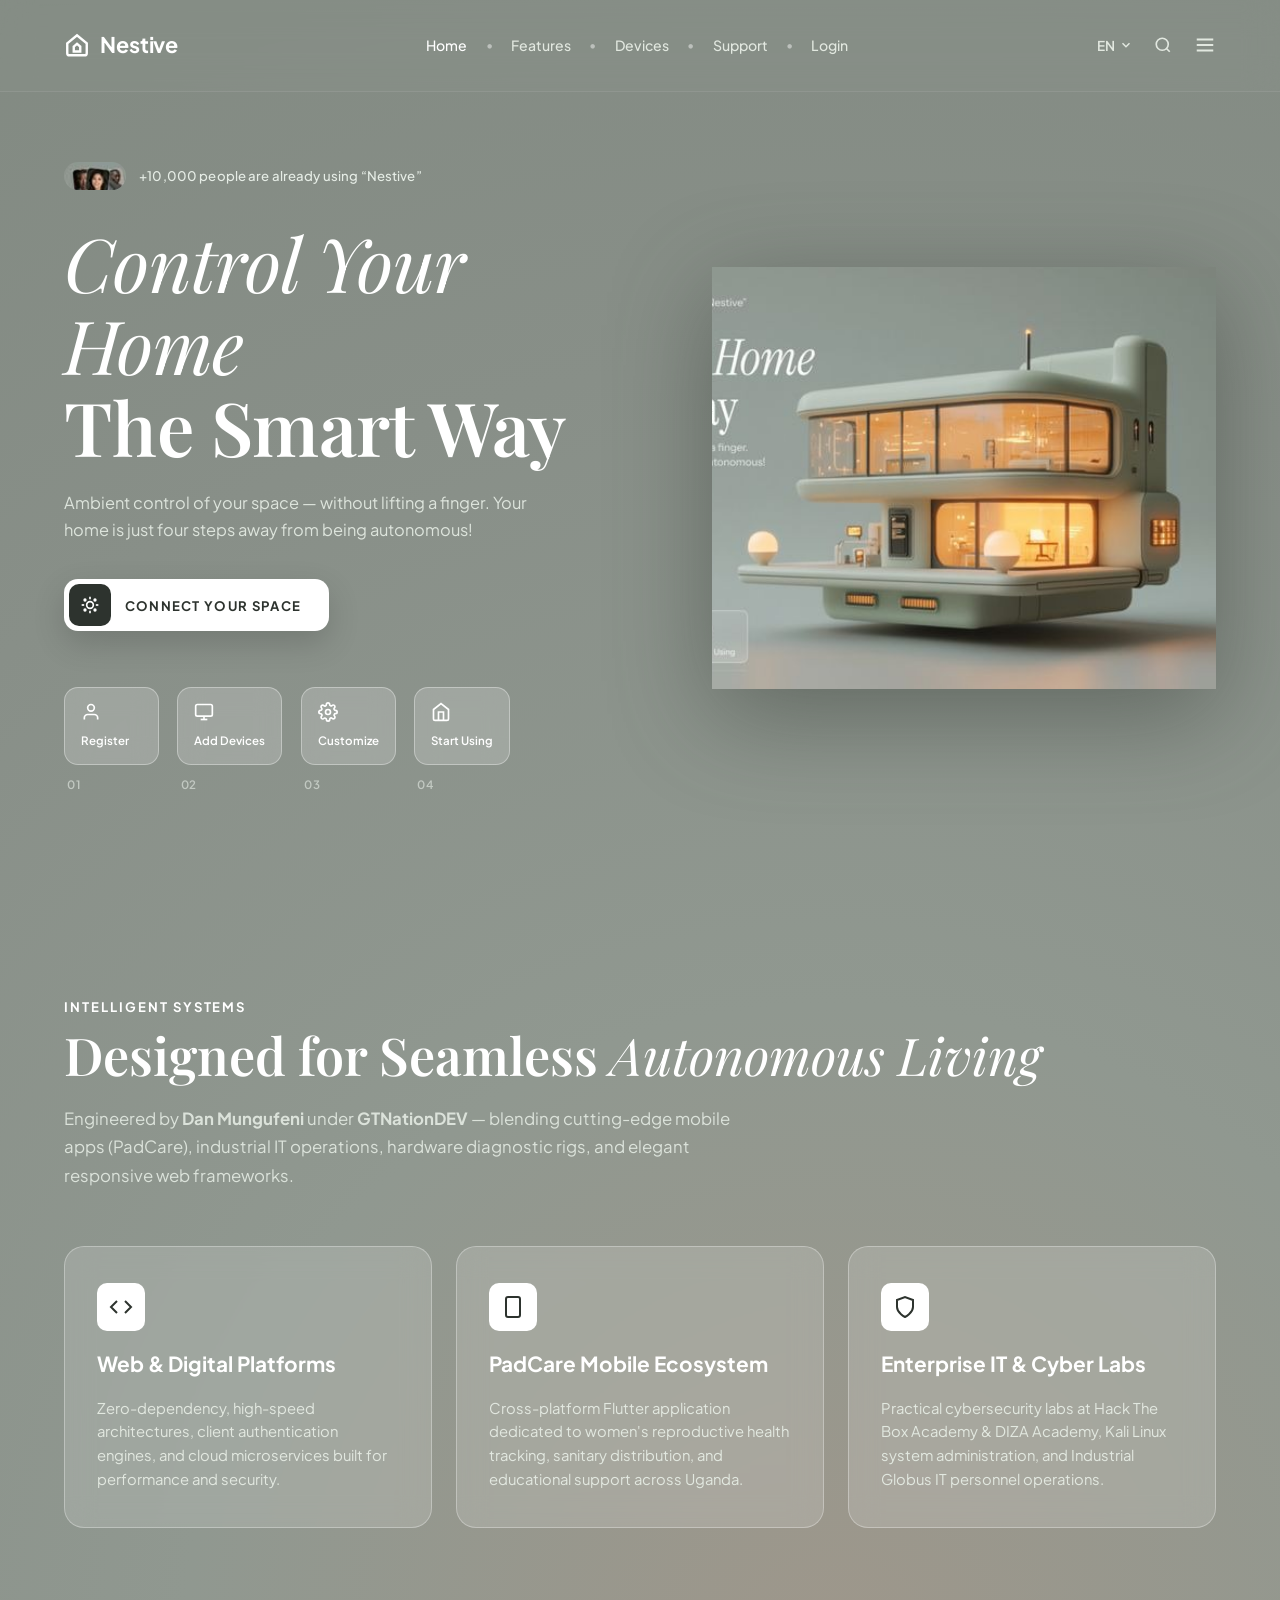
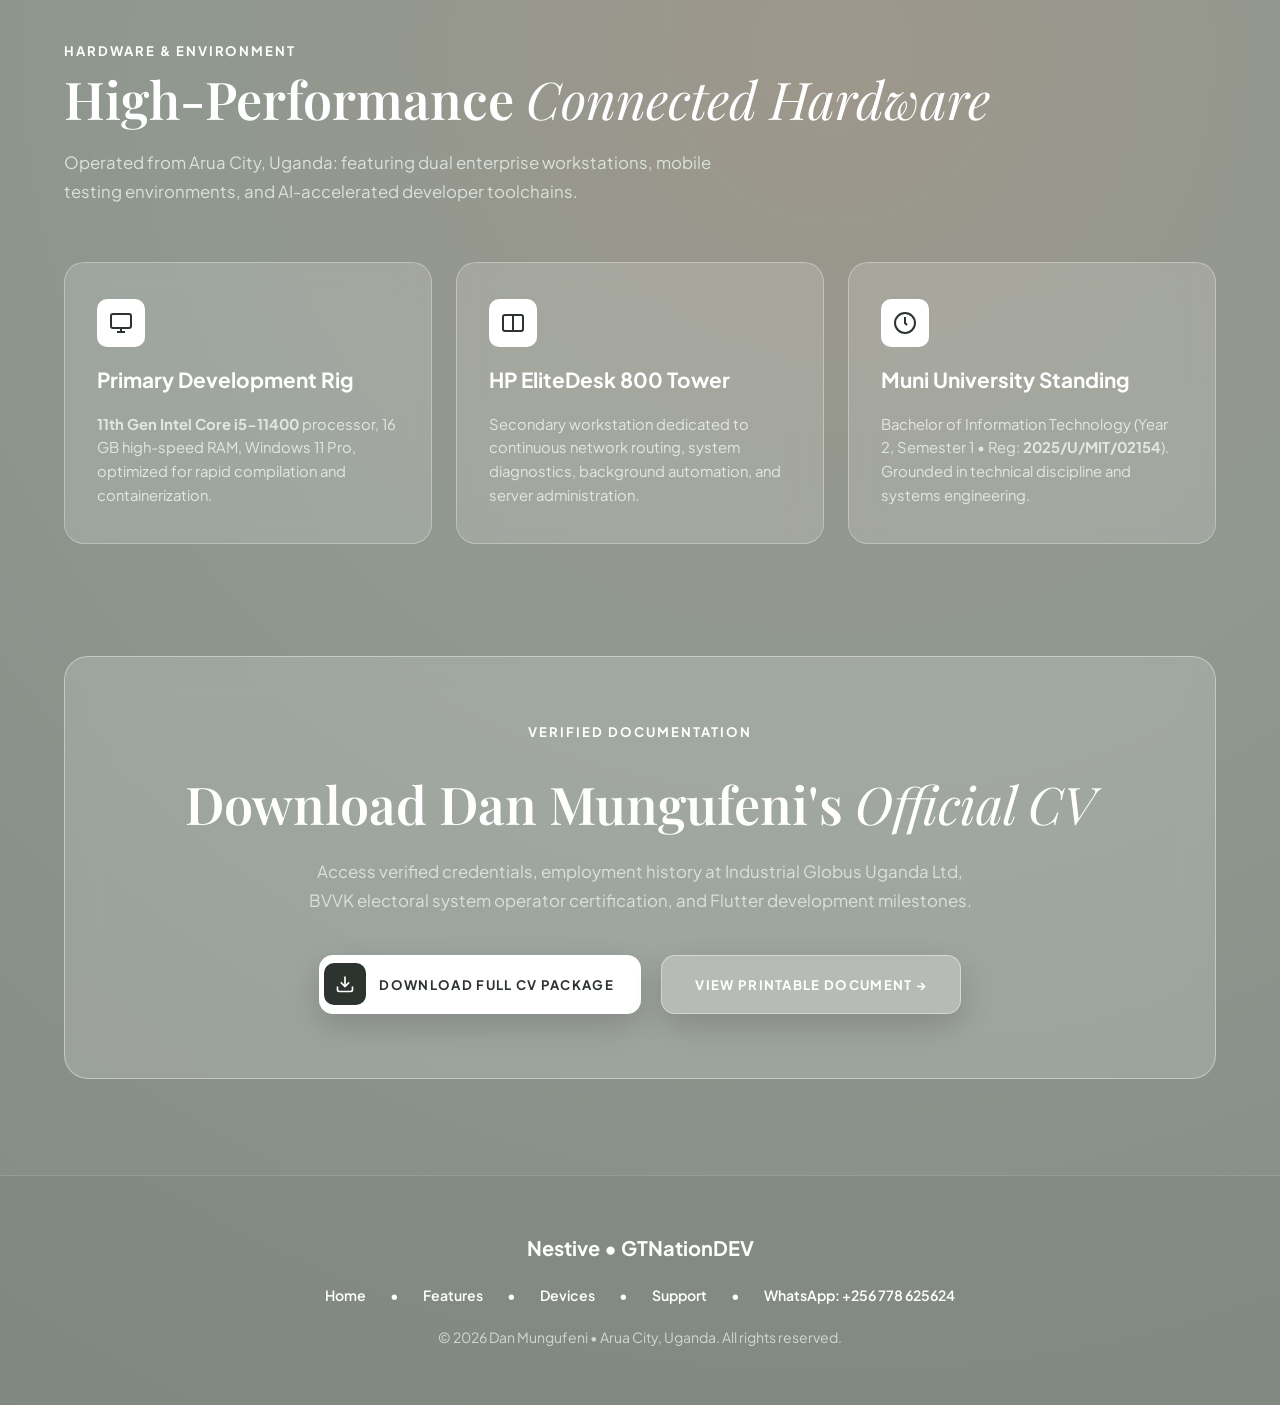
==== index.html @ 2846c796 "feat: match homepage to Nestive aesthetic with editorial serif typography, glassmorphic steps, and 3" ====
<!DOCTYPE html>
<html lang="en">
<head>
  <meta charset="UTF-8">
  <meta name="viewport" content="width=device-width, initial-scale=1.0">
  <title>Nestive | Ambient Control of Your Space &bull; GTNationDEV</title>
  <meta name="description" content="Ambient control of your space - without lifting a finger. Engineered by Dan Mungufeni (GTNationDEV).">
  <link rel="stylesheet" href="assets/css/style.css">
  <link rel="icon" type="image/png" href="assets/images/logo.png">
</head>
<body>

  <!-- ==========================================================================
       TOP NAVIGATION BAR (Matching Mockup with Bullets & Controls)
       ========================================================================== -->
  <header class="nestive-header">
    <div class="nestive-header-inner">
      <!-- Left Logo -->
      <a href="#home" class="nestive-brand">
        <svg class="nestive-brand-icon" viewBox="0 0 24 24" fill="none" stroke="currentColor">
          <path d="M3 10.5L12 3l9 7.5v9a2 2 0 0 1-2 2H5a2 2 0 0 1-2-2v-9z"/>
          <path d="M9 13.5L12 11l3 2.5V18H9v-4.5z"/>
        </svg>
        <span>Nestive</span>
      </a>

      <!-- Center Nav Links with Bullets -->
      <nav class="nestive-nav">
        <a href="#home" class="active">Home</a>
        <span class="nav-bullet">&bull;</span>
        <a href="#features">Features</a>
        <span class="nav-bullet">&bull;</span>
        <a href="#devices">Devices</a>
        <span class="nav-bullet">&bull;</span>
        <a href="#support">Support</a>
        <span class="nav-bullet">&bull;</span>
        <a href="#login" data-open-modal="login">Login</a>
      </nav>

      <!-- Right Controls -->
      <div class="nestive-controls">
        <button class="lang-selector">
          <span>EN</span>
          <svg width="14" height="14" viewBox="0 0 24 24" fill="none" stroke="currentColor" stroke-width="2.5"><polyline points="6 9 12 15 18 9"></polyline></svg>
        </button>

        <button class="icon-btn" title="Search">
          <svg width="18" height="18" viewBox="0 0 24 24" fill="none" stroke="currentColor" stroke-width="2.2">
            <circle cx="11" cy="11" r="8"></circle>
            <line x1="21" y1="21" x2="16.65" y2="16.65"></line>
          </svg>
        </button>

        <button class="icon-btn" title="Menu" data-open-modal="login">
          <svg width="22" height="22" viewBox="0 0 24 24" fill="none" stroke="currentColor" stroke-width="2.2">
            <line x1="3" y1="6" x2="21" y2="6"></line>
            <line x1="3" y1="12" x2="21" y2="12"></line>
            <line x1="3" y1="18" x2="21" y2="18"></line>
          </svg>
        </button>

        <!-- Dynamic User Pill when Logged In -->
        <div id="headerUserBadge" class="user-profile-badge">
          <img src="assets/images/dan-mungufeni.jpg" alt="User Avatar" class="user-avatar-mini">
          <span id="headerUserName" class="user-name-mini">Dan Mungufeni</span>
          <button id="btnLogout" class="btn-logout-mini" title="Sign Out">
            <svg width="15" height="15" viewBox="0 0 24 24" fill="none" stroke="currentColor" stroke-width="2"><path d="M9 21H5a2 2 0 0 1-2-2V5a2 2 0 0 1 2-2h4"></path><polyline points="16 17 21 12 16 7"></polyline><line x1="21" y1="12" x2="9" y2="12"></line></svg>
          </button>
        </div>
      </div>
    </div>
  </header>

  <!-- ==========================================================================
       HERO SECTION (Pixel-Matched to Nestive Mockup)
       ========================================================================== -->
  <section class="nestive-hero" id="home">
    <div class="nestive-hero-grid">
      <!-- Left Column: Typography, Social Proof & Actions -->
      <div class="nestive-left-col">
        <!-- Avatar Stack Pill -->
        <div class="social-proof-pill">
          <img src="assets/images/avatar-cluster.png" alt="Users Community" class="avatar-cluster-img">
          <span class="social-proof-text">+10,000 people are already using &ldquo;Nestive&rdquo;</span>
        </div>

        <!-- Editorial Serif Title -->
        <h1 class="hero-editorial-title">
          <span class="italic-part">Control Your Home</span>
          <span class="roman-part">The Smart Way</span>
        </h1>

        <!-- Subtitle -->
        <p class="hero-editorial-desc">
          Ambient control of your space &mdash; without lifting a finger. Your home is just four steps away from being autonomous!
        </p>

        <!-- Split CTA Button -->
        <button class="split-cta-button" data-open-modal="register">
          <div class="split-cta-icon-box">
            <svg width="20" height="20" viewBox="0 0 24 24" fill="none" stroke="currentColor" stroke-width="2">
              <circle cx="12" cy="12" r="4"></circle>
              <line x1="12" y1="2" x2="12" y2="5"></line>
              <line x1="12" y1="19" x2="12" y2="22"></line>
              <line x1="2" y1="12" x2="5" y2="12"></line>
              <line x1="19" y1="12" x2="22" y2="12"></line>
              <circle cx="6" cy="6" r="1" fill="currentColor"></circle>
              <circle cx="18" cy="6" r="1" fill="currentColor"></circle>
              <circle cx="6" cy="18" r="1" fill="currentColor"></circle>
              <circle cx="18" cy="18" r="1" fill="currentColor"></circle>
            </svg>
          </div>
          <span class="split-cta-label">Connect Your Space</span>
        </button>

        <!-- Four Interactive Glass Steps -->
        <div class="four-steps-row">
          <!-- Step 01: Register -->
          <div class="step-card-item" data-open-modal="register">
            <div class="step-glass-box">
              <svg class="step-icon-stroke" viewBox="0 0 24 24" fill="none" stroke="currentColor" stroke-width="2">
                <path d="M20 21v-2a4 4 0 0 0-4-4H8a4 4 0 0 0-4 4v2"></path>
                <circle cx="12" cy="7" r="4"></circle>
              </svg>
              <span class="step-name-text">Register</span>
            </div>
            <span class="step-number-tag">01</span>
          </div>

          <!-- Step 02: Add Devices -->
          <div class="step-card-item" onclick="location.href='#devices'">
            <div class="step-glass-box">
              <svg class="step-icon-stroke" viewBox="0 0 24 24" fill="none" stroke="currentColor" stroke-width="2">
                <rect x="2" y="3" width="20" height="14" rx="2" ry="2"></rect>
                <line x1="8" y1="21" x2="16" y2="21"></line>
                <line x1="12" y1="17" x2="12" y2="21"></line>
              </svg>
              <span class="step-name-text">Add Devices</span>
            </div>
            <span class="step-number-tag">02</span>
          </div>

          <!-- Step 03: Customize -->
          <div class="step-card-item" onclick="location.href='#features'">
            <div class="step-glass-box">
              <svg class="step-icon-stroke" viewBox="0 0 24 24" fill="none" stroke="currentColor" stroke-width="2">
                <circle cx="12" cy="12" r="3"></circle>
                <path d="M19.4 15a1.65 1.65 0 0 0 .33 1.82l.06.06a2 2 0 0 1 0 2.83 2 2 0 0 1-2.83 0l-.06-.06a1.65 1.65 0 0 0-1.82-.33 1.65 1.65 0 0 0-1 1.51V21a2 2 0 0 1-2 2 2 2 0 0 1-2-2v-.09A1.65 1.65 0 0 0 9 19.4a1.65 1.65 0 0 0-1.82.33l-.06.06a2 2 0 0 1-2.83 0 2 2 0 0 1 0-2.83l.06-.06a1.65 1.65 0 0 0 .33-1.82 1.65 1.65 0 0 0-1.51-1H3a2 2 0 0 1-2-2 2 2 0 0 1 2-2h.09A1.65 1.65 0 0 0 4.6 9a1.65 1.65 0 0 0-.33-1.82l-.06-.06a2 2 0 0 1 0-2.83 2 2 0 0 1 2.83 0l.06.06a1.65 1.65 0 0 0 1.82.33H9a1.65 1.65 0 0 0 1-1.51V3a2 2 0 0 1 2-2 2 2 0 0 1 2 2v.09a1.65 1.65 0 0 0 1 1.51 1.65 1.65 0 0 0 1.82-.33l.06-.06a2 2 0 0 1 2.83 0 2 2 0 0 1 0 2.83l-.06.06a1.65 1.65 0 0 0-.33 1.82V9a1.65 1.65 0 0 0 1.51 1H21a2 2 0 0 1 2 2 2 2 0 0 1-2 2h-.09a1.65 1.65 0 0 0-1.51 1z"></path>
              </svg>
              <span class="step-name-text">Customize</span>
            </div>
            <span class="step-number-tag">03</span>
          </div>

          <!-- Step 04: Start Using -->
          <div class="step-card-item" data-open-modal="download">
            <div class="step-glass-box">
              <svg class="step-icon-stroke" viewBox="0 0 24 24" fill="none" stroke="currentColor" stroke-width="2">
                <path d="M3 9l9-7 9 7v11a2 2 0 0 1-2 2H5a2 2 0 0 1-2-2z"></path>
                <polyline points="9 22 9 12 15 12 15 22"></polyline>
              </svg>
              <span class="step-name-text">Start Using</span>
            </div>
            <span class="step-number-tag">04</span>
          </div>
        </div>
      </div>

      <!-- Right Column: 3D Smart Architectural Pavilion -->
      <div class="nestive-right-col">
        <img src="assets/images/pavilion-full.png" alt="Nestive 3D Smart Pavilion" class="pavilion-showcase-img">
      </div>
    </div>
  </section>

  <!-- ==========================================================================
       FEATURES & CORE ARCHITECTURE SECTION
       ========================================================================== -->
  <section class="nestive-section" id="features">
    <div class="section-tag-subtle">Intelligent Systems</div>
    <h2 class="section-editorial-h2">Designed for Seamless <em>Autonomous Living</em></h2>
    <p class="section-lead-paragraph">
      Engineered by <strong>Dan Mungufeni</strong> under <strong>GTNationDEV</strong> &mdash; blending cutting-edge mobile apps (PadCare), industrial IT operations, hardware diagnostic rigs, and elegant responsive web frameworks.
    </p>

    <div class="nestive-card-grid">
      <!-- Feature 1 -->
      <div class="nestive-glass-card">
        <div class="nestive-card-icon">
          <svg width="24" height="24" viewBox="0 0 24 24" fill="none" stroke="currentColor" stroke-width="2"><polyline points="16 18 22 12 16 6"></polyline><polyline points="8 6 2 12 8 18"></polyline></svg>
        </div>
        <h3>Web & Digital Platforms</h3>
        <p>Zero-dependency, high-speed architectures, client authentication engines, and cloud microservices built for performance and security.</p>
      </div>

      <!-- Feature 2 -->
      <div class="nestive-glass-card">
        <div class="nestive-card-icon">
          <svg width="24" height="24" viewBox="0 0 24 24" fill="none" stroke="currentColor" stroke-width="2"><rect x="5" y="2" width="14" height="20" rx="2" ry="2"></rect><line x1="12" y1="18" x2="12.01" y2="18"></line></svg>
        </div>
        <h3>PadCare Mobile Ecosystem</h3>
        <p>Cross-platform Flutter application dedicated to women's reproductive health tracking, sanitary distribution, and educational support across Uganda.</p>
      </div>

      <!-- Feature 3 -->
      <div class="nestive-glass-card">
        <div class="nestive-card-icon">
          <svg width="24" height="24" viewBox="0 0 24 24" fill="none" stroke="currentColor" stroke-width="2"><path d="M12 22s8-4 8-10V5l-8-3-8 3v7c0 6 8 10 8 10z"></path></svg>
        </div>
        <h3>Enterprise IT & Cyber Labs</h3>
        <p>Practical cybersecurity labs at Hack The Box Academy & DIZA Academy, Kali Linux system administration, and Industrial Globus IT personnel operations.</p>
      </div>
    </div>
  </section>

  <!-- ==========================================================================
       DEVICES & HARDWARE WORKSTATION SECTION
       ========================================================================== -->
  <section class="nestive-section" id="devices" style="padding-top: 1rem;">
    <div class="section-tag-subtle">Hardware & Environment</div>
    <h2 class="section-editorial-h2">High-Performance <em>Connected Hardware</em></h2>
    <p class="section-lead-paragraph">
      Operated from Arua City, Uganda: featuring dual enterprise workstations, mobile testing environments, and AI-accelerated developer toolchains.
    </p>

    <div class="nestive-card-grid">
      <div class="nestive-glass-card">
        <div class="nestive-card-icon">
          <svg width="24" height="24" viewBox="0 0 24 24" fill="none" stroke="currentColor" stroke-width="2"><rect x="2" y="3" width="20" height="14" rx="2" ry="2"></rect><line x1="8" y1="21" x2="16" y2="21"></line><line x1="12" y1="17" x2="12" y2="21"></line></svg>
        </div>
        <h3>Primary Development Rig</h3>
        <p><strong>11th Gen Intel Core i5-11400</strong> processor, 16 GB high-speed RAM, Windows 11 Pro, optimized for rapid compilation and containerization.</p>
      </div>

      <div class="nestive-glass-card">
        <div class="nestive-card-icon">
          <svg width="24" height="24" viewBox="0 0 24 24" fill="none" stroke="currentColor" stroke-width="2"><path d="M4 4h16c1.1 0 2 .9 2 2v12c0 1.1-.9 2-2 2H4c-1.1 0-2-.9-2-2V6c0-1.1.9-2 2-2z"></path><line x1="12" y1="4" x2="12" y2="20"></line></svg>
        </div>
        <h3>HP EliteDesk 800 Tower</h3>
        <p>Secondary workstation dedicated to continuous network routing, system diagnostics, background automation, and server administration.</p>
      </div>

      <div class="nestive-glass-card">
        <div class="nestive-card-icon">
          <svg width="24" height="24" viewBox="0 0 24 24" fill="none" stroke="currentColor" stroke-width="2"><circle cx="12" cy="12" r="10"></circle><polyline points="12 6 12 12 14 14"></polyline></svg>
        </div>
        <h3>Muni University Standing</h3>
        <p>Bachelor of Information Technology (Year 2, Semester 1 &bull; Reg: <strong>2025/U/MIT/02154</strong>). Grounded in technical discipline and systems engineering.</p>
      </div>
    </div>
  </section>

  <!-- ==========================================================================
       SUPPORT & CV DOWNLOAD CALLOUT
       ========================================================================== -->
  <section class="nestive-section" id="support" style="padding-top: 1rem;">
    <div style="background: rgba(255, 255, 255, 0.16); backdrop-filter: blur(16px); border: 1px solid rgba(255, 255, 255, 0.4); border-radius: 24px; padding: 4rem 3rem; text-align: center; display: flex; flex-direction: column; align-items: center; gap: 1.5rem;">
      <div class="section-tag-subtle">Verified Documentation</div>
      <h2 class="section-editorial-h2" style="margin-bottom: 0;">Download Dan Mungufeni's <em>Official CV</em></h2>
      <p class="section-lead-paragraph" style="text-align: center; margin: 0 auto;">
        Access verified credentials, employment history at Industrial Globus Uganda Ltd, BVVK electoral system operator certification, and Flutter development milestones.
      </p>

      <div style="display: flex; gap: 1.25rem; flex-wrap: wrap; justify-content: center; margin-top: 1rem;">
        <button class="split-cta-button" style="margin-bottom: 0;" data-open-modal="download">
          <div class="split-cta-icon-box">
            <svg width="20" height="20" viewBox="0 0 24 24" fill="none" stroke="currentColor" stroke-width="2"><path d="M21 15v4a2 2 0 0 1-2 2H5a2 2 0 0 1-2-2v-4"></path><polyline points="7 10 12 15 17 10"></polyline><line x1="12" y1="15" x2="12" y2="3"></line></svg>
          </div>
          <span class="split-cta-label">Download Full CV Package</span>
        </button>

        <a href="assets/docs/Dan_Mungufeni_CV.html" target="_blank" class="split-cta-button" style="margin-bottom: 0; background: rgba(255,255,255,0.25); border: 1px solid rgba(255,255,255,0.4);">
          <span class="split-cta-label" style="color: #ffffff; padding: 0.8rem 1.75rem;">View Printable Document &rarr;</span>
        </a>
      </div>
    </div>
  </section>

  <!-- ==========================================================================
       FOOTER
       ========================================================================== -->
  <footer class="nestive-footer">
    <div class="nestive-footer-inner">
      <div style="font-size: 1.25rem; font-weight: 700; color: #ffffff;">Nestive &bull; GTNationDEV</div>
      <div class="footer-nav-bullets">
        <a href="#home">Home</a>
        <span>&bull;</span>
        <a href="#features">Features</a>
        <span>&bull;</span>
        <a href="#devices">Devices</a>
        <span>&bull;</span>
        <a href="#support">Support</a>
        <span>&bull;</span>
        <a href="https://wa.me/256778625624" target="_blank">WhatsApp: +256 778 625624</a>
      </div>
      <div>&copy; 2026 Dan Mungufeni &bull; Arua City, Uganda. All rights reserved.</div>
    </div>
  </footer>

  <!-- ==========================================================================
       AUTHENTICATION & DOWNLOAD MODAL
       ========================================================================== -->
  <div id="authModal" class="modal-overlay">
    <div class="auth-card">
      <!-- Left Hero Showcase Panel -->
      <div class="auth-hero-panel">
        <img id="authHeroImg" class="auth-hero-img" src="assets/images/hero-login.png" alt="GTNationDEV Dan Mungufeni">
      </div>

      <!-- Right Form Panel -->
      <div class="auth-form-panel">
        <button id="modalCloseBtn" class="modal-close-btn" title="Close dialog">
          <svg width="20" height="20" viewBox="0 0 24 24" fill="none" stroke="currentColor" stroke-width="2.5">
            <line x1="18" y1="6" x2="6" y2="18"></line>
            <line x1="6" y1="6" x2="18" y2="18"></line>
          </svg>
        </button>

        <!-- VIEW 1: LOGIN -->
        <div id="loginView" class="auth-view-content active">
          <div class="auth-top-switch">
            <span>Don't have an account?</span>
            <a href="#register" data-switch-mode="register">
              Create one
              <svg width="15" height="15" viewBox="0 0 24 24" fill="none" stroke="currentColor" stroke-width="2.5"><line x1="5" y1="12" x2="19" y2="12"></line><polyline points="12 5 19 12 12 19"></polyline></svg>
            </a>
          </div>

          <div class="auth-header">
            <h2 class="auth-title">Login</h2>
            <p class="auth-subtitle">Access your account to control and monitor your smart space.</p>
          </div>

          <form id="loginForm" class="auth-form" novalidate>
            <div class="form-group">
              <div class="input-container">
                <span class="input-icon-left">
                  <svg width="18" height="18" viewBox="0 0 24 24" fill="none" stroke="currentColor" stroke-width="2"><path d="M4 4h16c1.1 0 2 .9 2 2v12c0 1.1-.9 2-2 2H4c-1.1 0-2-.9-2-2V6c0-1.1.9-2 2-2z"></path><polyline points="22,6 12,13 2,6"></polyline></svg>
                </span>
                <div class="input-inner">
                  <input type="text" id="loginIdentifier" class="form-input" placeholder="Email or Phone Number" required>
                </div>
              </div>
            </div>

            <div class="form-group">
              <div class="input-container">
                <span class="input-icon-left">
                  <svg width="18" height="18" viewBox="0 0 24 24" fill="none" stroke="currentColor" stroke-width="2"><rect x="3" y="11" width="18" height="11" rx="2" ry="2"></rect><path d="M7 11V7a5 5 0 0 1 10 0v4"></path></svg>
                </span>
                <div class="input-inner">
                  <input type="password" id="loginPassword" class="form-input" placeholder="Password" required>
                </div>
                <button type="button" class="input-action-btn btn-toggle-password" data-target="loginPassword" title="Toggle password visibility">
                  <svg width="18" height="18" viewBox="0 0 24 24" fill="none" stroke="currentColor" stroke-width="2"><path d="M1 12s4-8 11-8 11 8 11 8-4 8-11 8-11-8-11-8z"></path><circle cx="12" cy="12" r="3"></circle></svg>
                </button>
              </div>
            </div>

            <div class="form-options-row">
              <label class="custom-checkbox-label">
                <input type="checkbox" id="rememberMe" class="custom-checkbox" checked>
                <span>Remember me</span>
              </label>
              <a href="#" class="forgot-password-link" onclick="alert('Password reset link sent.'); return false;">Forgot password?</a>
            </div>

            <button type="submit" class="btn-auth-submit">
              <svg width="18" height="18" viewBox="0 0 24 24" fill="none" stroke="currentColor" stroke-width="2.5"><line x1="5" y1="12" x2="19" y2="12"></line><polyline points="12 5 19 12 12 19"></polyline></svg>
              <span>Login</span>
            </button>

            <div class="auth-separator">or continue with</div>

            <div class="social-buttons-grid">
              <button type="button" class="btn-social">
                <svg width="18" height="18" viewBox="0 0 24 24"><path fill="#4285F4" d="M23.745 12.27c0-.7-.06-1.4-.19-2.07H12v4.51h6.6c-.29 1.52-1.14 2.8-2.4 3.65v3.03h3.88c2.27-2.09 3.66-5.17 3.66-9.12z"/><path fill="#34A853" d="M12 24c3.24 0 5.95-1.08 7.93-2.91l-3.88-3.03c-1.08.72-2.45 1.16-4.05 1.16-3.12 0-5.77-2.1-6.72-4.93H1.27v3.13C3.25 21.31 7.31 24 12 24z"/><path fill="#FBBC05" d="M5.28 14.29c-.25-.72-.38-1.49-.38-2.29s.13-1.57.38-2.29V6.57H1.27C.46 8.19 0 10.03 0 12s.46 3.81 1.27 5.43l4.01-3.14z"/><path fill="#EA4335" d="M12 4.75c1.77 0 3.35.61 4.6 1.8l3.42-3.42C17.95 1.19 15.24 0 12 0 7.31 0 3.25 2.69 1.27 6.57l4.01 3.14c.95-2.83 3.6-4.96 6.72-4.96z"/></svg>
                <span>Google</span>
              </button>
              <button type="button" class="btn-social">
                <svg width="18" height="18" viewBox="0 0 24 24" fill="currentColor"><path fill-rule="evenodd" clip-rule="evenodd" d="M12 2C6.477 2 2 6.484 2 12.017c0 4.425 2.865 8.18 6.839 9.504.5.092.682-.217.682-.483 0-.237-.008-.868-.013-1.703-2.782.605-3.369-1.343-3.369-1.343-.454-1.158-1.11-1.466-1.11-1.466-.908-.62.069-.608.069-.608 1.003.07 1.53 1.032 1.53 1.032.892 1.53 2.341 1.088 2.91.832.092-.647.35-1.088.636-1.338-2.22-.253-4.555-1.113-4.555-4.951 0-1.093.39-1.988 1.029-2.688-.103-.253-.446-1.272.098-2.65 0 0 .84-.27 2.75 1.026A9.564 9.564 0 0112 6.844c.85.004 1.705.115 2.504.337 1.909-1.296 2.747-1.027 2.747-1.027.546 1.379.202 2.398.1 2.651.64.7 1.028 1.595 1.028 2.688 0 3.848-2.339 4.695-4.566 4.943.359.309.678.92.678 1.855 0 1.338-.012 2.419-.012 2.747 0 .268.18.58.688.482A10.019 10.019 0 0022 12.017C22 6.484 17.522 2 12 2z"/></svg>
                <span>GitHub</span>
              </button>
            </div>
          </form>
        </div>

        <!-- VIEW 2: REGISTER -->
        <div id="registerView" class="auth-view-content">
          <div class="auth-top-switch">
            <span>Already have an account?</span>
            <a href="#login" data-switch-mode="login">
              Login
              <svg width="15" height="15" viewBox="0 0 24 24" fill="none" stroke="currentColor" stroke-width="2.5"><line x1="5" y1="12" x2="19" y2="12"></line><polyline points="12 5 19 12 12 19"></polyline></svg>
            </a>
          </div>

          <div class="auth-header">
            <h2 class="auth-title">Register</h2>
            <p class="auth-subtitle">Fill in your details to create your account and get started.</p>
          </div>

          <form id="registerForm" class="auth-form" novalidate>
            <div class="form-row">
              <div class="form-group">
                <div class="input-container">
                  <span class="input-icon-left">
                    <svg width="18" height="18" viewBox="0 0 24 24" fill="none" stroke="currentColor" stroke-width="2"><path d="M20 21v-2a4 4 0 0 0-4-4H8a4 4 0 0 0-4 4v2"></path><circle cx="12" cy="7" r="4"></circle></svg>
                  </span>
                  <div class="input-inner">
                    <span class="input-label-mini">Full Name</span>
                    <input type="text" id="regFullName" class="form-input" placeholder="Dan Mungufeni" required>
                  </div>
                </div>
              </div>

              <div class="form-group">
                <div class="input-container">
                  <span class="input-icon-left">
                    <svg width="18" height="18" viewBox="0 0 24 24" fill="none" stroke="currentColor" stroke-width="2"><path d="M4 4h16c1.1 0 2 .9 2 2v12c0 1.1-.9 2-2 2H4c-1.1 0-2-.9-2-2V6c0-1.1.9-2 2-2z"></path><polyline points="22,6 12,13 2,6"></polyline></svg>
                  </span>
                  <div class="input-inner">
                    <span class="input-label-mini">Email Address</span>
                    <input type="email" id="regEmail" class="form-input" placeholder="dan.mungufeni.dan@gmail.com" required>
                  </div>
                </div>
              </div>
            </div>

            <div class="form-row">
              <div class="form-group">
                <div class="input-container">
                  <span class="input-icon-left">
                    <svg width="18" height="18" viewBox="0 0 24 24" fill="none" stroke="currentColor" stroke-width="2"><path d="M22 16.92v3a2 2 0 0 1-2.18 2 19.79 19.79 0 0 1-8.63-3.07 19.5 19.5 0 0 1-6-6 19.79 19.79 0 0 1-3.07-8.67A2 2 0 0 1 4.11 2h3a2 2 0 0 1 2 1.72 12.84 12.84 0 0 0 .7 2.81 2 2 0 0 1-.45 2.11L8.09 9.91a16 16 0 0 0 6 6l1.27-1.27a2 2 0 0 1 2.11-.45 12.84 12.84 0 0 0 2.81.7A2 2 0 0 1 22 16.92z"></path></svg>
                  </span>
                  <div class="input-inner">
                    <span class="input-label-mini">Phone Number</span>
                    <input type="tel" id="regPhone" class="form-input" placeholder="+256 778 625624">
                  </div>
                </div>
              </div>

              <div class="form-group">
                <div class="input-container">
                  <span class="input-icon-left">
                    <svg width="18" height="18" viewBox="0 0 24 24" fill="none" stroke="currentColor" stroke-width="2"><rect x="3" y="11" width="18" height="11" rx="2" ry="2"></rect><path d="M7 11V7a5 5 0 0 1 10 0v4"></path></svg>
                  </span>
                  <div class="input-inner">
                    <span class="input-label-mini">Password</span>
                    <input type="password" id="regPassword" class="form-input" placeholder="Minimum 8 characters" required>
                  </div>
                  <button type="button" class="input-action-btn btn-toggle-password" data-target="regPassword">
                    <svg width="18" height="18" viewBox="0 0 24 24" fill="none" stroke="currentColor" stroke-width="2"><path d="M1 12s4-8 11-8 11 8 11 8-4 8-11 8-11-8-11-8z"></path><circle cx="12" cy="12" r="3"></circle></svg>
                  </button>
                </div>
              </div>
            </div>

            <div class="form-group">
              <div class="input-container">
                <span class="input-icon-left">
                  <svg width="18" height="18" viewBox="0 0 24 24" fill="none" stroke="currentColor" stroke-width="2"><rect x="3" y="11" width="18" height="11" rx="2" ry="2"></rect><path d="M7 11V7a5 5 0 0 1 10 0v4"></path></svg>
                </span>
                <div class="input-inner">
                  <span class="input-label-mini">Confirm Password</span>
                  <input type="password" id="regConfirmPassword" class="form-input" placeholder="Re-enter your password" required>
                </div>
                <button type="button" class="input-action-btn btn-toggle-password" data-target="regConfirmPassword">
                  <svg width="18" height="18" viewBox="0 0 24 24" fill="none" stroke="currentColor" stroke-width="2"><path d="M1 12s4-8 11-8 11 8 11 8-4 8-11 8-11-8-11-8z"></path><circle cx="12" cy="12" r="3"></circle></svg>
                </button>
              </div>
            </div>

            <button type="submit" class="btn-auth-submit">
              <svg width="20" height="20" viewBox="0 0 24 24" fill="none" stroke="currentColor" stroke-width="2"><path d="M16 21v-2a4 4 0 0 0-4-4H5a4 4 0 0 0-4 4v2"></path><circle cx="8.5" cy="7" r="4"></circle><line x1="20" y1="8" x2="20" y2="14"></line><line x1="23" y1="11" x2="17" y2="11"></line></svg>
              <span>Create Account</span>
            </button>
          </form>
        </div>

        <!-- VIEW 3: DOWNLOAD CV -->
        <div id="downloadView" class="auth-view-content">
          <div class="auth-top-switch">
            <span>Already have an account?</span>
            <a href="#login" data-switch-mode="login">
              Login
              <svg width="15" height="15" viewBox="0 0 24 24" fill="none" stroke="currentColor" stroke-width="2.5"><line x1="5" y1="12" x2="19" y2="12"></line><polyline points="12 5 19 12 12 19"></polyline></svg>
            </a>
          </div>

          <div class="auth-header">
            <h2 class="auth-title">Download CV & Assets</h2>
            <p class="auth-subtitle">Get instant access to Dan Mungufeni's official Curriculum Vitae and technical credentials.</p>
          </div>

          <form id="downloadForm" class="auth-form" novalidate>
            <div class="download-pack-selector">
              <label class="pack-card-option active">
                <input type="radio" name="downloadPack" value="cv" checked>
                <div class="pack-title">
                  <span>Dan Mungufeni CV</span>
                  <span class="pack-badge">Recommended</span>
                </div>
                <div class="pack-desc">Full resume with Muni Univ BIT, Industrial Globus IT role, and PadCare app.</div>
              </label>

              <label class="pack-card-option">
                <input type="radio" name="downloadPack" value="portfolio">
                <div class="pack-title">
                  <span>Portfolio Pack</span>
                  <span class="pack-badge">ZIP/HTML</span>
                </div>
                <div class="pack-desc">Selected project case studies & live architecture notes.</div>
              </label>
            </div>

            <div class="form-row">
              <div class="form-group">
                <div class="input-container">
                  <span class="input-icon-left">
                    <svg width="18" height="18" viewBox="0 0 24 24" fill="none" stroke="currentColor" stroke-width="2"><path d="M20 21v-2a4 4 0 0 0-4-4H8a4 4 0 0 0-4 4v2"></path><circle cx="12" cy="7" r="4"></circle></svg>
                  </span>
                  <div class="input-inner">
                    <span class="input-label-mini">Your Name</span>
                    <input type="text" id="dlName" class="form-input" placeholder="e.g. Hiring Manager / Partner" required>
                  </div>
                </div>
              </div>

              <div class="form-group">
                <div class="input-container">
                  <span class="input-icon-left">
                    <svg width="18" height="18" viewBox="0 0 24 24" fill="none" stroke="currentColor" stroke-width="2"><path d="M4 4h16c1.1 0 2 .9 2 2v12c0 1.1-.9 2-2 2H4c-1.1 0-2-.9-2-2V6c0-1.1.9-2 2-2z"></path><polyline points="22,6 12,13 2,6"></polyline></svg>
                  </span>
                  <div class="input-inner">
                    <span class="input-label-mini">Work / Personal Email</span>
                    <input type="email" id="dlEmail" class="form-input" placeholder="partner@company.com" required>
                  </div>
                </div>
              </div>
            </div>

            <div id="downloadProgressBox" class="download-progress-box">
              <div class="progress-header">
                <span>Generating secure package...</span>
                <span>Please wait</span>
              </div>
              <div class="progress-bar-bg">
                <div id="downloadProgressBar" class="progress-bar-fill"></div>
              </div>
            </div>

            <button type="submit" class="btn-auth-submit">
              <svg width="20" height="20" viewBox="0 0 24 24" fill="none" stroke="currentColor" stroke-width="2"><path d="M21 15v4a2 2 0 0 1-2 2H5a2 2 0 0 1-2-2v-4"></path><polyline points="7 10 12 15 17 10"></polyline><line x1="12" y1="15" x2="12" y2="3"></line></svg>
              <span>Download CV Package Now</span>
            </button>
          </form>
        </div>

      </div>
    </div>
  </div>

  <!-- Toast Notification Container -->
  <div id="toastContainer" class="toast-container"></div>

  <script src="assets/js/main.js"></script>
</body>
</html>
---- assets/css/style.css ----
/* ==========================================================================
   Nestive / GTNationDEV - Design System
   Aesthetic: Warm Sage Alabaster Studio with Editorial Serif Typography
   Author: Dan Mungufeni (GTNationDEV)
   ========================================================================== */

@import url('https://fonts.googleapis.com/css2?family=Playfair+Display:ital,wght@0,500;0,600;0,700;1,400;1,500;1,600&family=Plus+Jakarta+Sans:wght@300;400;500;600;700;800&display=swap');

:root {
  /* Warm Sage Alabaster Studio Palette */
  --nestive-bg-top: #8b928b;
  --nestive-bg-mid: #989284;
  --nestive-bg-bot: #a8a199;
  
  --nestive-text-white: #ffffff;
  --nestive-text-light: #e8eee8;
  --nestive-text-muted: #cad2c9;
  --nestive-text-dim: #9aa299;

  --nestive-dark-btn: #2d332e;
  --nestive-dark-btn-hover: #1f2420;

  --glass-bg: rgba(255, 255, 255, 0.18);
  --glass-bg-hover: rgba(255, 255, 255, 0.28);
  --glass-border: rgba(255, 255, 255, 0.35);
  --glass-border-focus: rgba(255, 255, 255, 0.7);

  /* Modal Legacy Brand Colors */
  --primary: #16a34a;
  --primary-dark: #15803d;
  --primary-gradient: linear-gradient(135deg, #1b5e52 0%, #187749 55%, #22c55e 100%);
  --primary-gradient-hover: linear-gradient(135deg, #164e44 0%, #15803d 55%, #16a34a 100%);
  --border-light: #e2e8f0;

  /* Radii */
  --radius-xs: 6px;
  --radius-sm: 10px;
  --radius-md: 14px;
  --radius-lg: 20px;
  --radius-full: 9999px;

  /* Transitions */
  --trans-fast: 0.18s ease;
  --trans-normal: 0.3s cubic-bezier(0.4, 0, 0.2, 1);
  --trans-smooth: 0.5s cubic-bezier(0.16, 1, 0.3, 1);
}

/* Global Reset */
*, *::before, *::after {
  box-sizing: border-box;
  margin: 0;
  padding: 0;
}

html {
  font-size: 16px;
  scroll-behavior: smooth;
  background-color: var(--nestive-bg-top);
}

body {
  font-family: 'Plus Jakarta Sans', -apple-system, BlinkMacSystemFont, "Segoe UI", Roboto, sans-serif;
  color: var(--nestive-text-light);
  background: radial-gradient(circle at 65% 55%, #9e978b 0%, #909890 35%, #888f88 70%, #828a82 100%);
  min-height: 100vh;
  line-height: 1.6;
  overflow-x: hidden;
  -webkit-font-smoothing: antialiased;
}

a {
  color: inherit;
  text-decoration: none;
}

button, input, select, textarea {
  font-family: inherit;
  font-size: inherit;
  outline: none;
}

/* ==========================================================================
   NESTIVE HEADER (Top Navigation)
   ========================================================================== */
.nestive-header {
  position: fixed;
  top: 0;
  left: 0;
  width: 100%;
  z-index: 1000;
  padding: 1.75rem 4rem;
  background: rgba(139, 146, 139, 0.4);
  backdrop-filter: blur(16px);
  -webkit-backdrop-filter: blur(16px);
  border-bottom: 1px solid rgba(255, 255, 255, 0.08);
  transition: var(--trans-normal);
}

.nestive-header-inner {
  max-width: 1380px;
  margin: 0 auto;
  display: flex;
  align-items: center;
  justify-content: space-between;
}

/* Brand Logo */
.nestive-brand {
  display: flex;
  align-items: center;
  gap: 0.65rem;
  color: #ffffff;
  font-size: 1.35rem;
  font-weight: 700;
  letter-spacing: -0.01em;
}

.nestive-brand-icon {
  width: 26px;
  height: 26px;
  display: flex;
  align-items: center;
  justify-content: center;
  stroke-width: 2.2;
}

/* Center Nav with Bullets */
.nestive-nav {
  display: flex;
  align-items: center;
  gap: 1.15rem;
  list-style: none;
}

.nestive-nav a {
  font-size: 0.88rem;
  font-weight: 500;
  color: #e2e8e0;
  transition: color var(--trans-fast);
}

.nestive-nav a:hover, .nestive-nav a.active {
  color: #ffffff;
}

.nav-bullet {
  color: rgba(255, 255, 255, 0.45);
  font-size: 0.85rem;
}

/* Right Controls (Language, Search, Menu) */
.nestive-controls {
  display: flex;
  align-items: center;
  gap: 1.35rem;
  color: #e2e8e0;
}

.lang-selector {
  display: flex;
  align-items: center;
  gap: 0.25rem;
  font-size: 0.85rem;
  font-weight: 600;
  cursor: pointer;
  background: transparent;
  border: none;
  color: #e2e8e0;
}

.icon-btn {
  background: transparent;
  border: none;
  color: #e2e8e0;
  cursor: pointer;
  display: flex;
  align-items: center;
  justify-content: center;
  transition: transform var(--trans-fast), color var(--trans-fast);
}

.icon-btn:hover {
  color: #ffffff;
  transform: scale(1.1);
}

/* ==========================================================================
   NESTIVE HERO SECTION (Matching Mockup with 3D Smart Pavilion)
   ========================================================================== */
.nestive-hero {
  position: relative;
  min-height: 100vh;
  padding: 7rem 4rem 3.5rem;
  display: flex;
  align-items: center;
  max-width: 1380px;
  margin: 0 auto;
}

.nestive-hero-grid {
  display: grid;
  grid-template-columns: 1.1fr 0.9fr;
  align-items: center;
  width: 100%;
  gap: 2rem;
  position: relative;
  z-index: 10;
}

/* Left Hero Information */
.nestive-left-col {
  display: flex;
  flex-direction: column;
  align-items: flex-start;
  padding-right: 1.5rem;
}

/* Social Proof Avatar Banner */
.social-proof-pill {
  display: flex;
  align-items: center;
  gap: 0.85rem;
  margin-bottom: 2rem;
}

.avatar-cluster-img {
  height: 28px;
  width: auto;
  object-fit: contain;
  border-radius: var(--radius-full);
}

.social-proof-text {
  font-size: 0.825rem;
  color: #e6ede6;
  font-weight: 500;
  letter-spacing: 0.01em;
}

/* Editorial Serif Heading */
.hero-editorial-title {
  font-family: 'Playfair Display', Georgia, serif;
  font-size: 4.65rem;
  color: #ffffff;
  line-height: 1.1;
  letter-spacing: -0.01em;
  margin-bottom: 1.35rem;
}

.hero-editorial-title .italic-part {
  font-style: italic;
  font-weight: 400;
  display: block;
}

.hero-editorial-title .roman-part {
  font-style: normal;
  font-weight: 600;
  display: block;
}

/* Description */
.hero-editorial-desc {
  font-size: 1.025rem;
  line-height: 1.65;
  color: #dde4dc;
  max-width: 480px;
  margin-bottom: 2.25rem;
}

/* Split CTA Button */
.split-cta-button {
  display: inline-flex;
  align-items: center;
  background: #ffffff;
  border-radius: var(--radius-md);
  padding: 5px;
  cursor: pointer;
  border: none;
  box-shadow: 0 12px 32px rgba(0, 0, 0, 0.16);
  transition: transform var(--trans-fast), box-shadow var(--trans-fast);
  margin-bottom: 3.5rem;
  gap: 0.85rem;
}

.split-cta-button:hover {
  transform: translateY(-2px);
  box-shadow: 0 16px 40px rgba(0, 0, 0, 0.22);
}

.split-cta-icon-box {
  width: 42px;
  height: 42px;
  background: var(--nestive-dark-btn);
  border-radius: var(--radius-sm);
  display: flex;
  align-items: center;
  justify-content: center;
  color: #ffffff;
  flex-shrink: 0;
}

.split-cta-label {
  font-size: 0.82rem;
  font-weight: 700;
  letter-spacing: 0.1em;
  text-transform: uppercase;
  color: var(--nestive-dark-btn);
  padding-right: 1.4rem;
}

/* Four Glassmorphic Steps Row */
.four-steps-row {
  display: flex;
  align-items: flex-start;
  gap: 1.15rem;
  width: 100%;
}

.step-card-item {
  display: flex;
  flex-direction: column;
  gap: 0.65rem;
  cursor: pointer;
  transition: transform var(--trans-fast);
}

.step-card-item:hover {
  transform: translateY(-3px);
}

.step-glass-box {
  background: var(--glass-bg);
  backdrop-filter: blur(12px);
  -webkit-backdrop-filter: blur(12px);
  border: 1px solid var(--glass-border);
  border-radius: var(--radius-md);
  padding: 0.85rem 1rem;
  display: flex;
  flex-direction: column;
  gap: 0.65rem;
  min-width: 95px;
  transition: all var(--trans-fast);
}

.step-card-item:hover .step-glass-box {
  background: var(--glass-bg-hover);
  border-color: var(--glass-border-focus);
}

.step-icon-stroke {
  width: 20px;
  height: 20px;
  color: #ffffff;
}

.step-name-text {
  font-size: 0.72rem;
  font-weight: 600;
  color: #ffffff;
  white-space: nowrap;
}

.step-number-tag {
  font-size: 0.72rem;
  font-weight: 600;
  color: #c2c9c2;
  letter-spacing: 0.05em;
  padding-left: 0.2rem;
}

/* Right Hero Block (3D Smart Pavilion) */
.nestive-right-col {
  position: relative;
  display: flex;
  justify-content: center;
  align-items: center;
}

.pavilion-showcase-img {
  width: 100%;
  max-width: 620px;
  height: auto;
  object-fit: contain;
  filter: drop-shadow(0 25px 50px rgba(45, 52, 45, 0.45));
  animation: pavilionFloat 7s ease-in-out infinite;
}

@keyframes pavilionFloat {
  0%, 100% { transform: translateY(0); }
  50% { transform: translateY(-8px); }
}

/* ==========================================================================
   NESTIVE CONTENT SECTIONS (Details, Bio, Projects & Hardware)
   ========================================================================== */
.nestive-section {
  padding: 6rem 4rem;
  max-width: 1380px;
  margin: 0 auto;
}

.section-tag-subtle {
  font-size: 0.82rem;
  font-weight: 700;
  letter-spacing: 0.15em;
  text-transform: uppercase;
  color: #ffffff;
  margin-bottom: 0.5rem;
}

.section-editorial-h2 {
  font-family: 'Playfair Display', serif;
  font-size: 3.25rem;
  font-weight: 600;
  color: #ffffff;
  line-height: 1.15;
  margin-bottom: 1.25rem;
}

.section-editorial-h2 em {
  font-style: italic;
  font-weight: 400;
}

.section-lead-paragraph {
  font-size: 1.05rem;
  color: #dbe2da;
  max-width: 680px;
  line-height: 1.7;
}

.nestive-card-grid {
  display: grid;
  grid-template-columns: repeat(auto-fit, minmax(280px, 1fr));
  gap: 1.5rem;
  margin-top: 3.5rem;
}

.nestive-glass-card {
  background: rgba(255, 255, 255, 0.15);
  backdrop-filter: blur(14px);
  -webkit-backdrop-filter: blur(14px);
  border: 1px solid rgba(255, 255, 255, 0.3);
  border-radius: var(--radius-lg);
  padding: 2.25rem 2rem;
  display: flex;
  flex-direction: column;
  gap: 1rem;
  transition: all var(--trans-normal);
}

.nestive-glass-card:hover {
  background: rgba(255, 255, 255, 0.24);
  transform: translateY(-6px);
  border-color: rgba(255, 255, 255, 0.55);
  box-shadow: 0 20px 40px rgba(0, 0, 0, 0.12);
}

.nestive-card-icon {
  width: 48px;
  height: 48px;
  border-radius: var(--radius-sm);
  background: #ffffff;
  color: var(--nestive-dark-btn);
  display: flex;
  align-items: center;
  justify-content: center;
}

.nestive-glass-card h3 {
  font-size: 1.3rem;
  font-weight: 700;
  color: #ffffff;
}

.nestive-glass-card p {
  font-size: 0.925rem;
  color: #e2e8e0;
  line-height: 1.6;
}

/* Footer Nestive */
.nestive-footer {
  border-top: 1px solid rgba(255, 255, 255, 0.15);
  padding: 3.5rem 4rem;
  background: rgba(120, 127, 120, 0.35);
  text-align: center;
  color: #d0d7cf;
  font-size: 0.88rem;
}

.nestive-footer-inner {
  max-width: 1380px;
  margin: 0 auto;
  display: flex;
  flex-direction: column;
  align-items: center;
  gap: 1.25rem;
}

.footer-nav-bullets {
  display: flex;
  gap: 1.5rem;
  font-weight: 600;
  color: #ffffff;
}

/* ==========================================================================
   AUTHENTICATION & DOWNLOAD MODAL
   (GTNationDEV White Card Preserved with High Fidelity)
   ========================================================================== */
.modal-overlay {
  position: fixed;
  top: 0;
  left: 0;
  width: 100vw;
  height: 100vh;
  background: rgba(35, 40, 36, 0.75);
  backdrop-filter: blur(12px);
  -webkit-backdrop-filter: blur(12px);
  z-index: 2000;
  display: none;
  place-content: center;
  padding: 1.5rem;
  opacity: 0;
  transition: opacity var(--trans-normal);
}

.modal-overlay.open {
  display: grid;
  opacity: 1;
}

.auth-card {
  width: 100%;
  max-width: 1040px;
  background: #ffffff;
  border-radius: 26px;
  box-shadow: 0 30px 70px rgba(0, 0, 0, 0.35);
  display: grid;
  grid-template-columns: 500px 1fr;
  overflow: hidden;
  position: relative;
  border: 1px solid rgba(255, 255, 255, 0.3);
  color: #111827;
}

.auth-hero-panel {
  position: relative;
  background: #ebf7f1;
  overflow: hidden;
  display: flex;
  flex-direction: column;
  justify-content: space-between;
  min-height: 640px;
}

.auth-hero-img {
  position: absolute;
  top: 0;
  left: 0;
  width: 100%;
  height: 100%;
  object-fit: cover;
  object-position: center top;
  pointer-events: none;
}

.auth-form-panel {
  padding: 2.25rem 2.5rem;
  background: #ffffff;
  display: flex;
  flex-direction: column;
  justify-content: center;
  position: relative;
  overflow-y: auto;
  max-height: 85vh;
}

.modal-close-btn {
  position: absolute;
  top: 1.25rem;
  right: 1.25rem;
  width: 36px;
  height: 36px;
  border-radius: 50%;
  background: #f1f5f9;
  border: none;
  display: flex;
  align-items: center;
  justify-content: center;
  color: #64748b;
  cursor: pointer;
  transition: all var(--trans-fast);
  z-index: 20;
}

.modal-close-btn:hover {
  background: #e2e8f0;
  color: #0f172a;
  transform: rotate(90deg);
}

.auth-top-switch {
  display: flex;
  justify-content: flex-end;
  align-items: center;
  font-size: 0.85rem;
  color: #64748b;
  gap: 0.4rem;
  margin-bottom: 1.25rem;
}

.auth-top-switch a, .auth-switch-link {
  color: #15803d;
  font-weight: 700;
  display: inline-flex;
  align-items: center;
  gap: 0.25rem;
  cursor: pointer;
}

.auth-header {
  margin-bottom: 1.5rem;
}

.auth-title {
  font-size: 2.15rem;
  font-weight: 800;
  letter-spacing: -0.03em;
  color: #111827;
  line-height: 1.15;
  margin-bottom: 0.45rem;
}

.auth-subtitle {
  font-size: 0.925rem;
  color: #6b7280;
  line-height: 1.45;
}

.auth-form {
  display: flex;
  flex-direction: column;
  gap: 1rem;
}

.form-row {
  display: grid;
  grid-template-columns: 1fr 1fr;
  gap: 0.85rem;
}

.form-group {
  display: flex;
  flex-direction: column;
  gap: 0.35rem;
  position: relative;
}

.input-container {
  position: relative;
  display: flex;
  align-items: center;
  background: #ffffff;
  border: 1.5px solid #e2e8f0;
  border-radius: var(--radius-md);
  padding: 0.55rem 0.85rem 0.55rem 2.65rem;
  transition: all var(--trans-fast);
}

.input-container:focus-within {
  border-color: #10b981;
  box-shadow: 0 0 0 3px rgba(16, 185, 129, 0.15);
}

.input-icon-left {
  position: absolute;
  left: 0.9rem;
  top: 50%;
  transform: translateY(-50%);
  color: #94a3b8;
  display: flex;
  align-items: center;
  pointer-events: none;
}

.input-inner {
  display: flex;
  flex-direction: column;
  width: 100%;
}

.input-label-mini {
  font-size: 0.72rem;
  font-weight: 600;
  color: #64748b;
  line-height: 1.2;
}

.form-input, .form-select {
  width: 100%;
  border: none;
  background: transparent;
  font-size: 0.875rem;
  font-weight: 500;
  color: #111827;
  padding: 0.1rem 0 0;
}

.form-input::placeholder {
  color: #94a3b8;
}

.form-select {
  cursor: pointer;
  appearance: none;
  -webkit-appearance: none;
}

.input-action-btn {
  background: transparent;
  border: none;
  cursor: pointer;
  color: #94a3b8;
  display: flex;
  align-items: center;
}

.form-options-row {
  display: flex;
  align-items: center;
  justify-content: space-between;
  font-size: 0.85rem;
  margin-top: -0.2rem;
}

.custom-checkbox-label {
  display: flex;
  align-items: center;
  gap: 0.55rem;
  cursor: pointer;
  font-size: 0.825rem;
  color: #4b5563;
}

.custom-checkbox {
  appearance: none;
  -webkit-appearance: none;
  width: 18px;
  height: 18px;
  border: 1.75px solid #cbd5e1;
  border-radius: 5px;
  background: #ffffff;
  display: grid;
  place-content: center;
  cursor: pointer;
}

.custom-checkbox:checked {
  background-color: var(--primary);
  border-color: var(--primary);
}

.custom-checkbox:checked::before {
  content: "";
  width: 10px;
  height: 10px;
  background-color: #ffffff;
  clip-path: polygon(14% 44%, 0 65%, 50% 100%, 100% 16%, 80% 0%, 43% 62%);
}

.forgot-password-link {
  color: #15803d;
  font-weight: 600;
  font-size: 0.825rem;
}

.btn-auth-submit {
  width: 100%;
  display: flex;
  align-items: center;
  justify-content: center;
  gap: 0.65rem;
  padding: 0.85rem 1.5rem;
  background: var(--primary-gradient);
  border: none;
  border-radius: var(--radius-md);
  color: #ffffff;
  font-size: 0.95rem;
  font-weight: 700;
  cursor: pointer;
  box-shadow: 0 4px 14px rgba(22, 163, 74, 0.28);
  transition: all var(--trans-fast);
}

.btn-auth-submit:hover {
  background: var(--primary-gradient-hover);
  transform: translateY(-1.5px);
}

.auth-separator {
  display: flex;
  align-items: center;
  text-align: center;
  color: #94a3b8;
  font-size: 0.78rem;
  font-weight: 500;
  margin: 0.4rem 0;
}

.auth-separator::before,
.auth-separator::after {
  content: '';
  flex: 1;
  border-bottom: 1px solid #e2e8f0;
}

.auth-separator:not(:empty)::before { margin-right: 0.85em; }
.auth-separator:not(:empty)::after { margin-left: 0.85em; }

.social-buttons-grid {
  display: grid;
  grid-template-columns: repeat(auto-fit, minmax(90px, 1fr));
  gap: 0.75rem;
}

.btn-social {
  display: flex;
  align-items: center;
  justify-content: center;
  gap: 0.55rem;
  padding: 0.6rem 0.85rem;
  background: #ffffff;
  border: 1.5px solid #e2e8f0;
  border-radius: var(--radius-md);
  color: #334155;
  font-size: 0.825rem;
  font-weight: 600;
  cursor: pointer;
  transition: all var(--trans-fast);
}

.btn-social:hover {
  background: #f8fafc;
  transform: translateY(-1px);
}

.download-pack-selector {
  display: grid;
  grid-template-columns: 1fr 1fr;
  gap: 0.75rem;
  margin-bottom: 0.35rem;
}

.pack-card-option {
  position: relative;
  display: flex;
  flex-direction: column;
  gap: 0.3rem;
  padding: 0.75rem;
  border: 1.5px solid #e2e8f0;
  border-radius: var(--radius-md);
  cursor: pointer;
  background: #ffffff;
}

.pack-card-option input[type="radio"] {
  position: absolute;
  opacity: 0;
  pointer-events: none;
}

.pack-card-option.active, .pack-card-option:has(input[type="radio"]:checked) {
  border-color: #16a34a;
  background: #f0fdf4;
}

.pack-title {
  font-size: 0.825rem;
  font-weight: 700;
  color: #111827;
  display: flex;
  justify-content: space-between;
}

.pack-desc {
  font-size: 0.72rem;
  color: #64748b;
}

.pack-badge {
  font-size: 0.65rem;
  font-weight: 700;
  padding: 2px 6px;
  border-radius: var(--radius-full);
  background: #ecfdf5;
  color: #15803d;
}

.download-progress-box {
  display: none;
  background: #ecfdf5;
  border: 1px solid #a7f3d0;
  border-radius: var(--radius-md);
  padding: 0.85rem;
  margin-top: 0.75rem;
}

.progress-header {
  display: flex;
  justify-content: space-between;
  font-size: 0.8rem;
  font-weight: 600;
  color: #15803d;
  margin-bottom: 0.4rem;
}

.progress-bar-bg {
  width: 100%;
  height: 6px;
  background: #d1fae5;
  border-radius: var(--radius-full);
  overflow: hidden;
}

.progress-bar-fill {
  width: 0%;
  height: 100%;
  background: #16a34a;
  border-radius: var(--radius-full);
  transition: width 0.3s ease;
}

.auth-view-content {
  display: none;
}

.auth-view-content.active {
  display: block;
}

/* User pill on Header */
.user-profile-badge {
  display: none;
  align-items: center;
  gap: 0.65rem;
  background: rgba(255, 255, 255, 0.25);
  padding: 0.35rem 0.85rem 0.35rem 0.45rem;
  border-radius: var(--radius-full);
  border: 1px solid rgba(255, 255, 255, 0.4);
}

.user-avatar-mini {
  width: 30px;
  height: 30px;
  border-radius: 50%;
  object-fit: cover;
  border: 1.5px solid #ffffff;
}

.user-name-mini {
  font-size: 0.85rem;
  font-weight: 600;
  color: #ffffff;
}

.btn-logout-mini {
  background: transparent;
  border: none;
  color: #ffffff;
  cursor: pointer;
  display: flex;
  align-items: center;
}

/* Toast Container */
.toast-container {
  position: fixed;
  bottom: 2rem;
  right: 2rem;
  z-index: 9999;
  display: flex;
  flex-direction: column;
  gap: 0.75rem;
}

.toast-msg {
  background: #ffffff;
  border-left: 4px solid #16a34a;
  border-radius: var(--radius-md);
  box-shadow: 0 10px 25px rgba(0, 0, 0, 0.25);
  padding: 0.85rem 1.25rem;
  display: flex;
  align-items: center;
  gap: 0.85rem;
  font-size: 0.9rem;
  font-weight: 600;
  color: #1f2937;
  animation: slideInRight 0.3s ease;
}

.toast-msg.error {
  border-left-color: #ef4444;
}

@keyframes slideInRight {
  from { transform: translateX(100%); opacity: 0; }
  to { transform: translateX(0); opacity: 1; }
}

/* ==========================================================================
   RESPONSIVENESS
   ========================================================================== */
@media (max-width: 1100px) {
  .hero-editorial-title { font-size: 3.75rem; }
  .nestive-hero-grid { grid-template-columns: 1fr; gap: 3rem; }
  .nestive-left-col { padding-right: 0; }
  .nestive-header { padding: 1.5rem 2rem; }
  .nestive-hero { padding: 6.5rem 2rem 3rem; }
  .nestive-section { padding: 4.5rem 2rem; }
}

@media (max-width: 820px) {
  .nestive-nav { display: none; }
  .hero-editorial-title { font-size: 3rem; }
  .four-steps-row { flex-wrap: wrap; }
  .auth-card { grid-template-columns: 1fr; }
  .auth-hero-panel { min-height: 220px; height: 220px; }
}

@media (max-width: 480px) {
  .hero-editorial-title { font-size: 2.35rem; }
  .split-cta-button { width: 100%; justify-content: flex-start; }
}
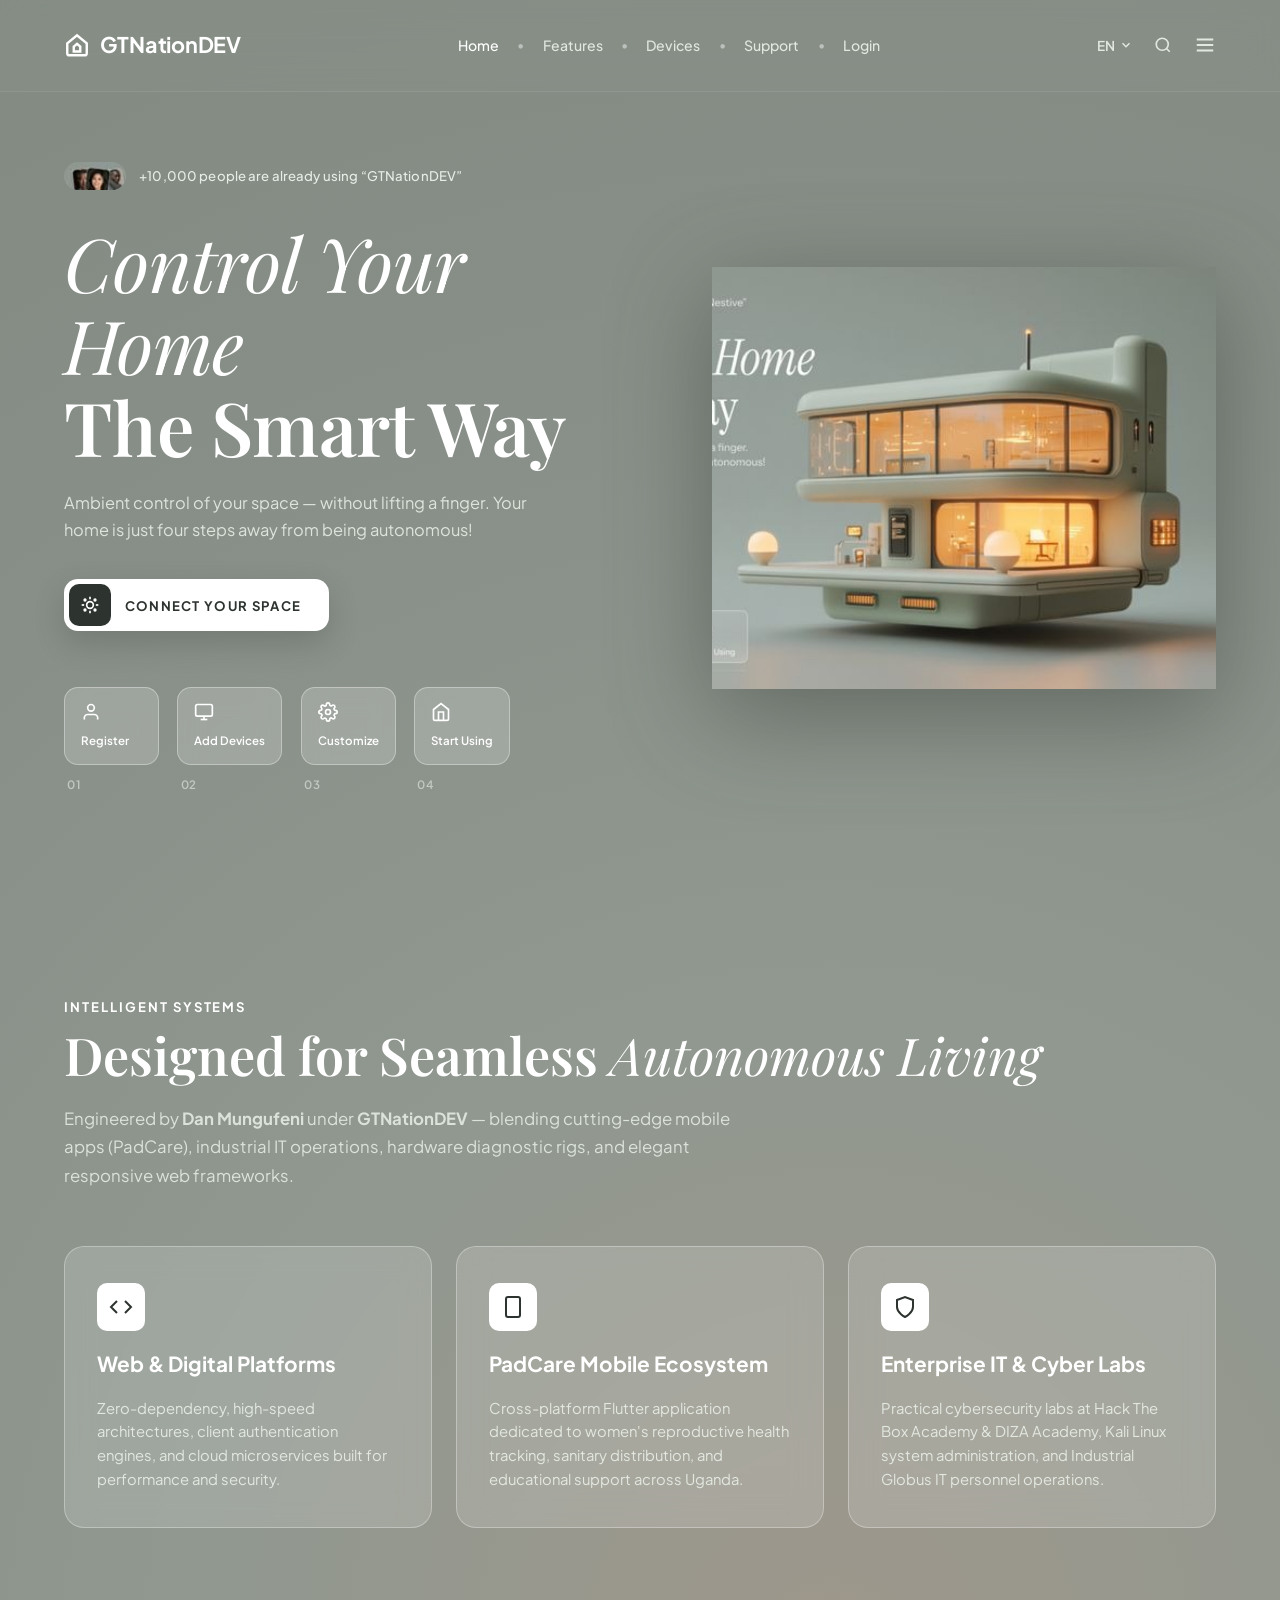
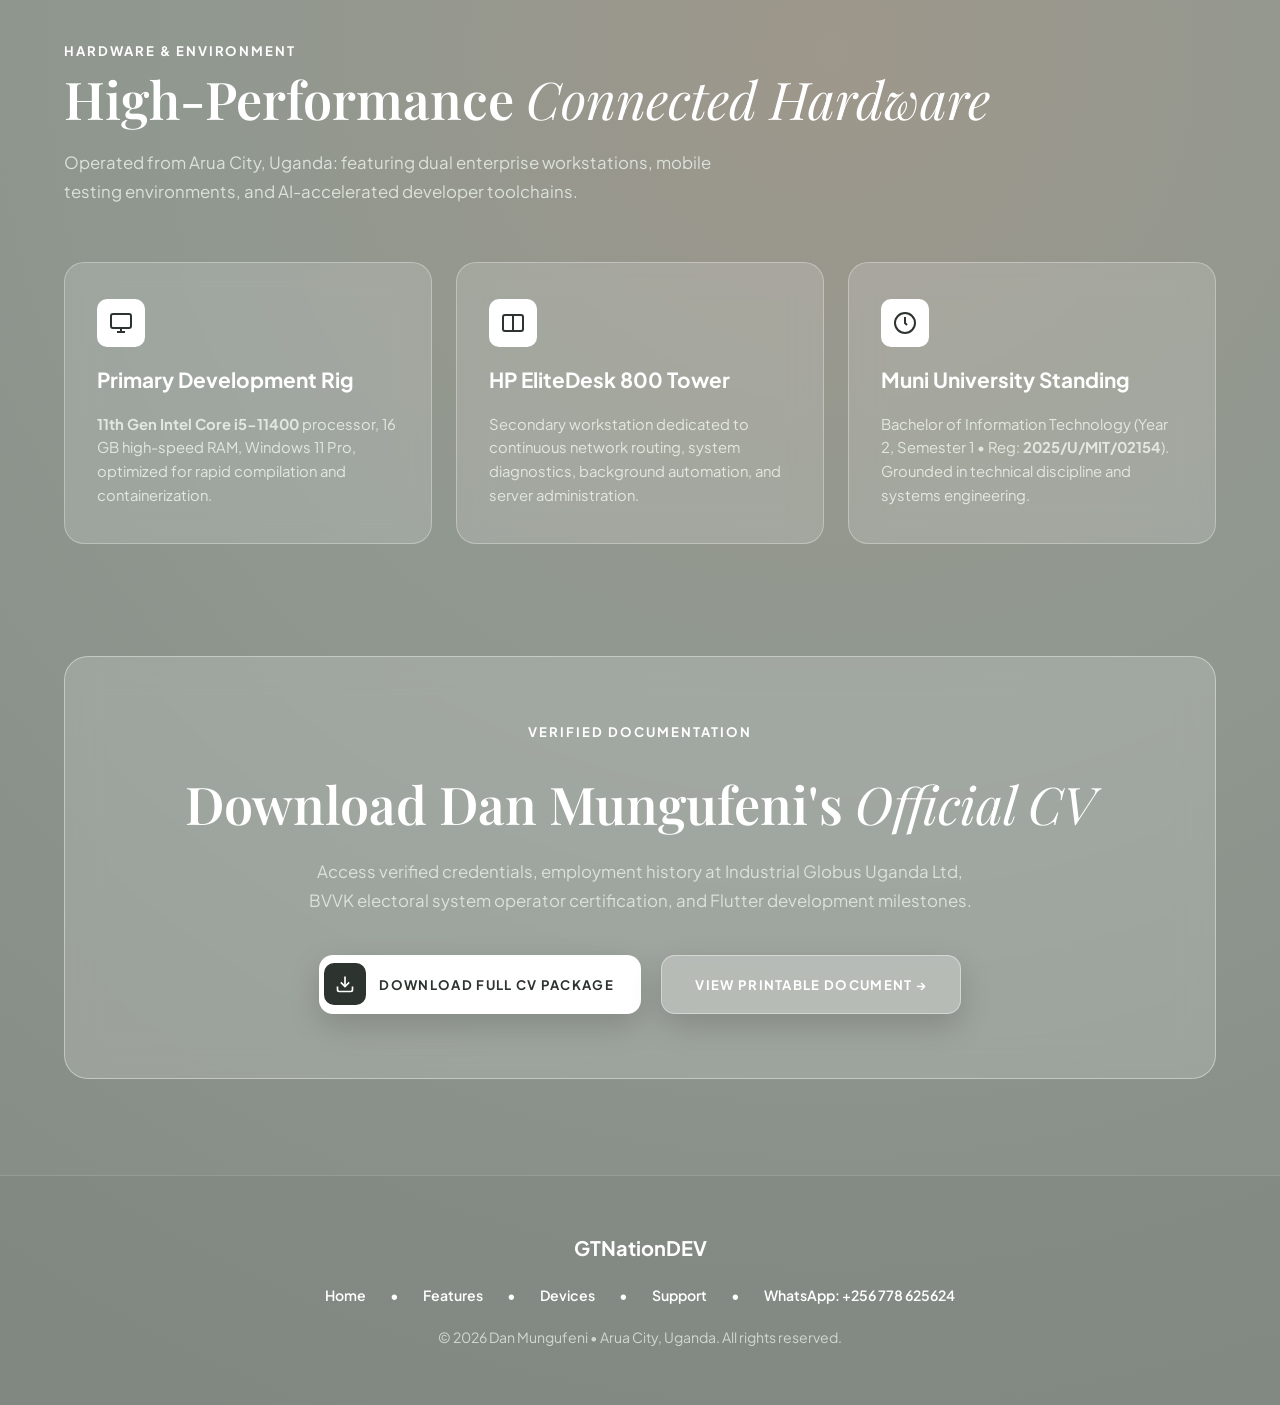
==== commit d864d110: "feat: change brand logo and text to GTNationDEV" ====
--- a/index.html
+++ b/index.html
@@ -3,7 +3,7 @@
 <head>
   <meta charset="UTF-8">
   <meta name="viewport" content="width=device-width, initial-scale=1.0">
-  <title>Nestive | Ambient Control of Your Space &bull; GTNationDEV</title>
+  <title>GTNationDEV | Dan Mungufeni - Ambient Control of Your Space</title>
   <meta name="description" content="Ambient control of your space - without lifting a finger. Engineered by Dan Mungufeni (GTNationDEV).">
   <link rel="stylesheet" href="assets/css/style.css">
   <link rel="icon" type="image/png" href="assets/images/logo.png">
@@ -21,7 +21,7 @@
           <path d="M3 10.5L12 3l9 7.5v9a2 2 0 0 1-2 2H5a2 2 0 0 1-2-2v-9z"/>
           <path d="M9 13.5L12 11l3 2.5V18H9v-4.5z"/>
         </svg>
-        <span>Nestive</span>
+        <span>GTNationDEV</span>
       </a>
 
       <!-- Center Nav Links with Bullets -->
@@ -81,7 +81,7 @@
         <!-- Avatar Stack Pill -->
         <div class="social-proof-pill">
           <img src="assets/images/avatar-cluster.png" alt="Users Community" class="avatar-cluster-img">
-          <span class="social-proof-text">+10,000 people are already using &ldquo;Nestive&rdquo;</span>
+          <span class="social-proof-text">+10,000 people are already using &ldquo;GTNationDEV&rdquo;</span>
         </div>
 
         <!-- Editorial Serif Title -->
@@ -168,7 +168,7 @@
 
       <!-- Right Column: 3D Smart Architectural Pavilion -->
       <div class="nestive-right-col">
-        <img src="assets/images/pavilion-full.png" alt="Nestive 3D Smart Pavilion" class="pavilion-showcase-img">
+        <img src="assets/images/pavilion-full.png" alt="GTNationDEV 3D Smart Pavilion" class="pavilion-showcase-img">
       </div>
     </div>
   </section>
@@ -281,7 +281,7 @@
        ========================================================================== -->
   <footer class="nestive-footer">
     <div class="nestive-footer-inner">
-      <div style="font-size: 1.25rem; font-weight: 700; color: #ffffff;">Nestive &bull; GTNationDEV</div>
+      <div style="font-size: 1.25rem; font-weight: 700; color: #ffffff;">GTNationDEV</div>
       <div class="footer-nav-bullets">
         <a href="#home">Home</a>
         <span>&bull;</span>
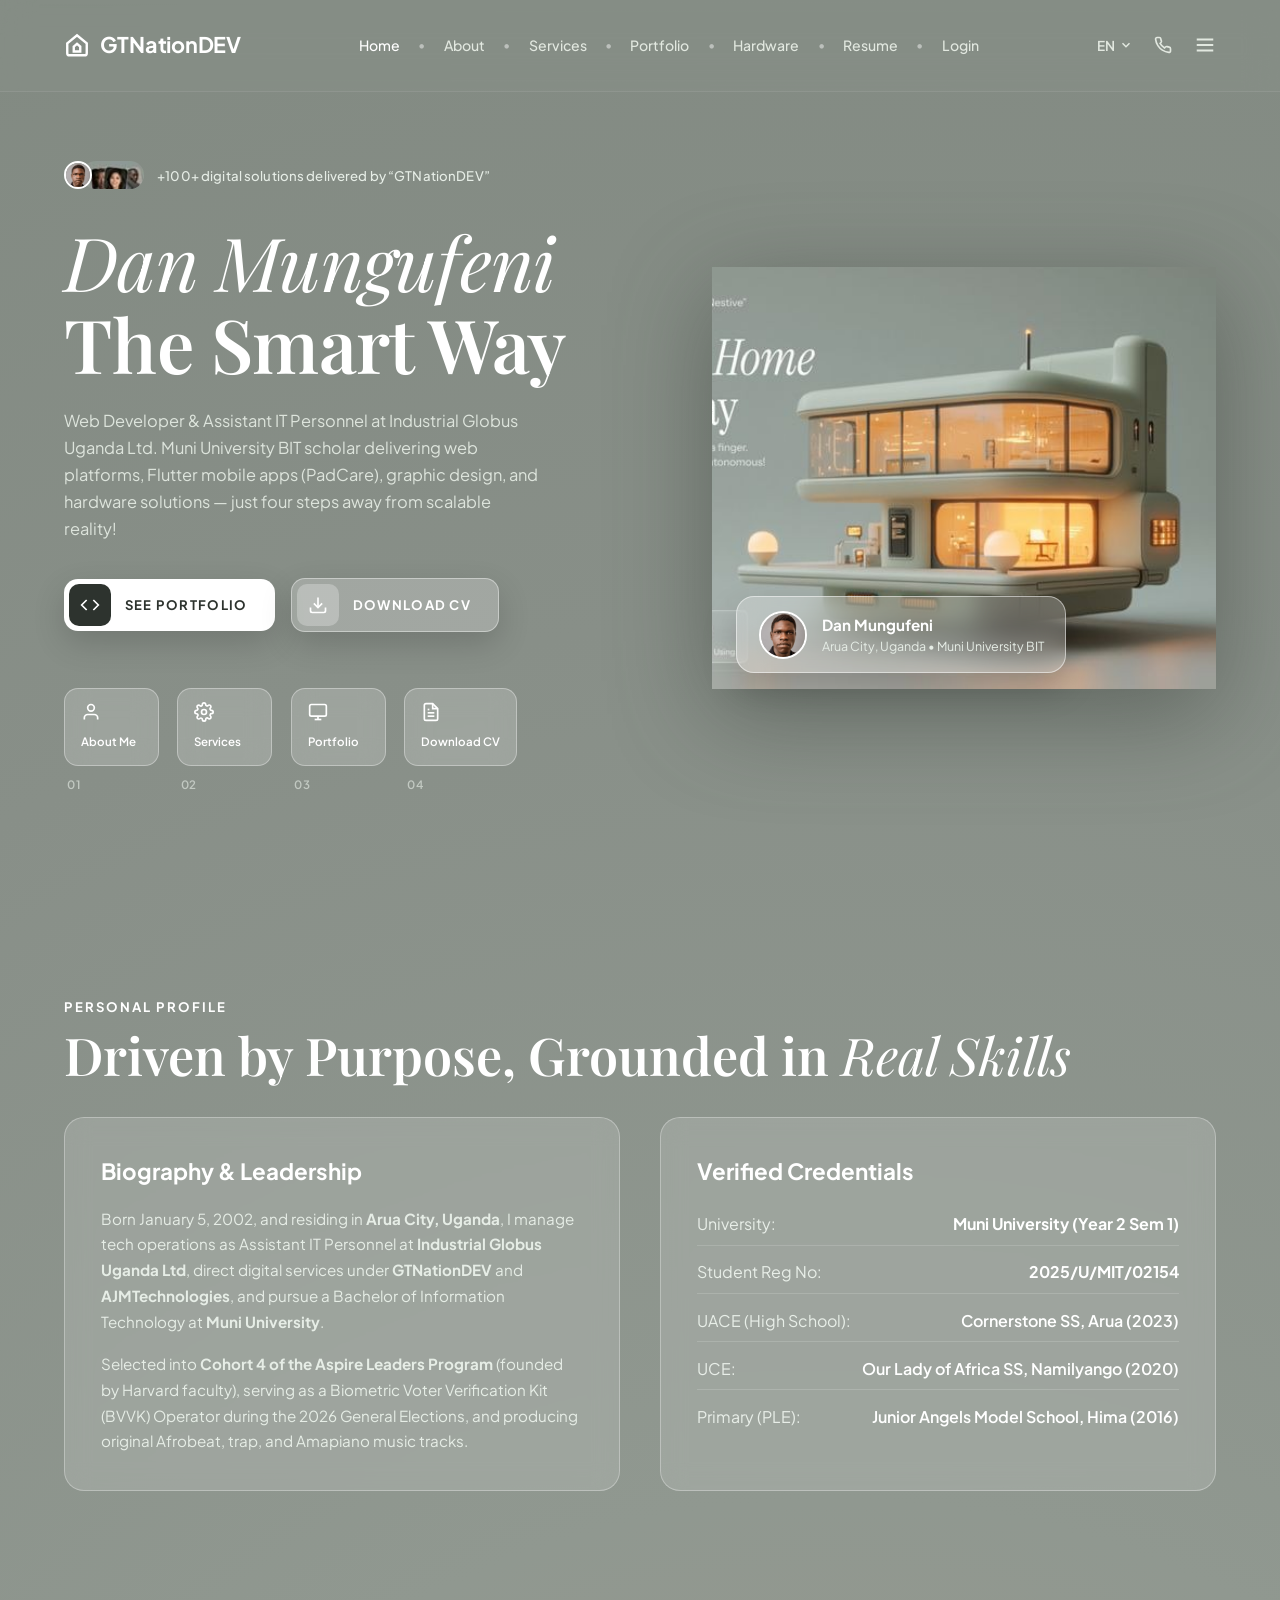
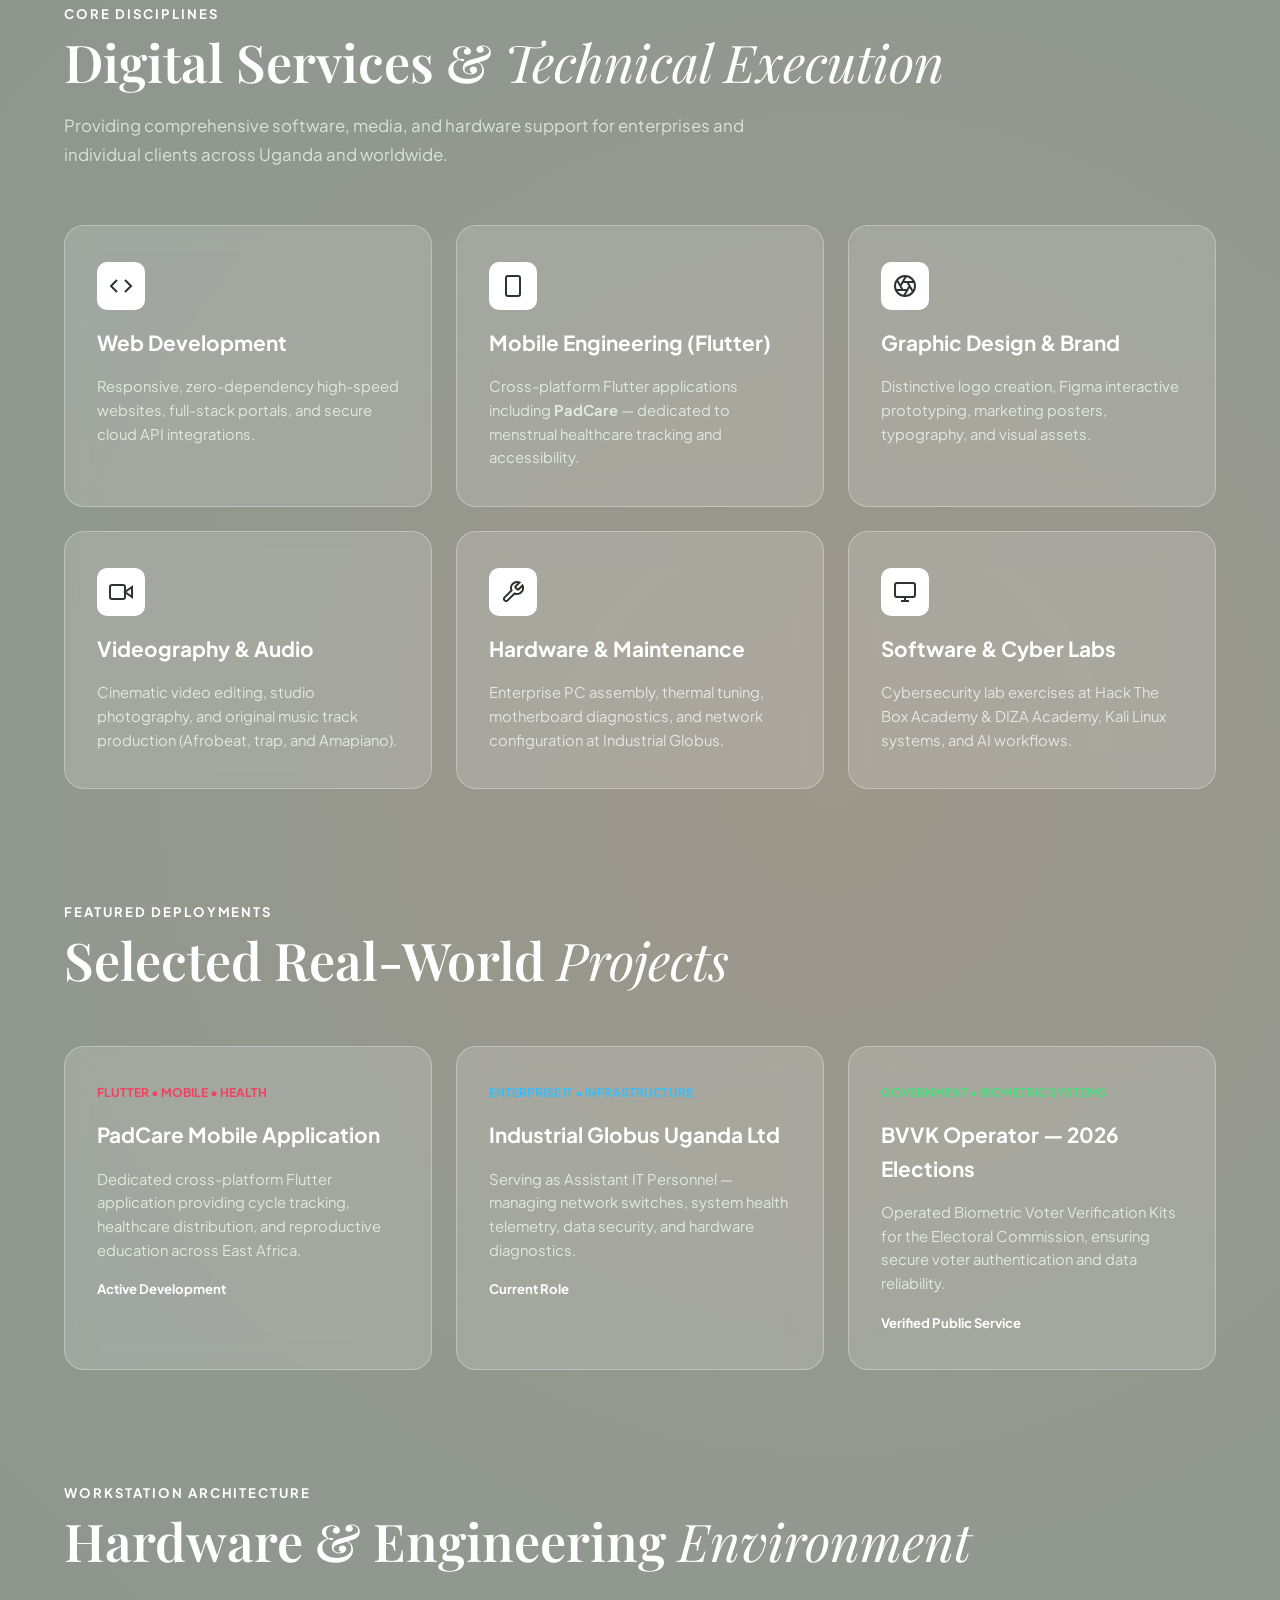
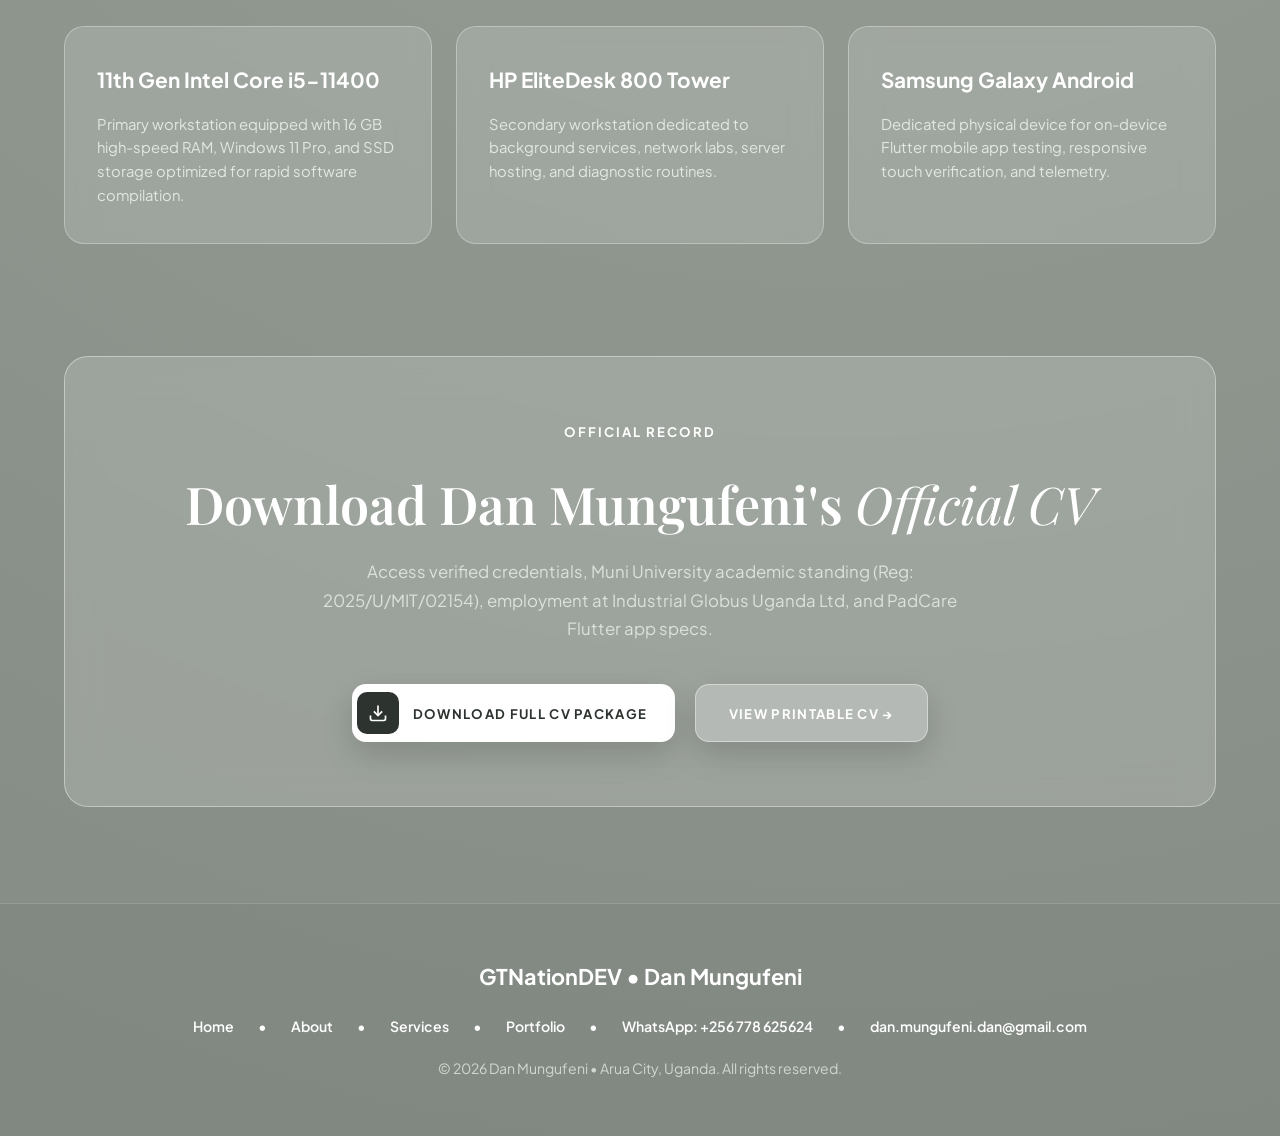
==== commit a89f69ce: "feat: customize hero typography, CTA buttons, and 4-step cards with Dan Mungufeni's portfolio detail" ====
--- a/index.html
+++ b/index.html
@@ -3,15 +3,15 @@
 <head>
   <meta charset="UTF-8">
   <meta name="viewport" content="width=device-width, initial-scale=1.0">
-  <title>GTNationDEV | Dan Mungufeni - Ambient Control of Your Space</title>
-  <meta name="description" content="Ambient control of your space - without lifting a finger. Engineered by Dan Mungufeni (GTNationDEV).">
+  <title>GTNationDEV | Dan Mungufeni - Web Developer, IT Specialist & Creative Technologist</title>
+  <meta name="description" content="Official portfolio of Dan Mungufeni (GTNationDEV) - Web Developer, Assistant IT Personnel at Industrial Globus Uganda Ltd, and BIT Scholar at Muni University.">
   <link rel="stylesheet" href="assets/css/style.css">
   <link rel="icon" type="image/png" href="assets/images/logo.png">
 </head>
 <body>
 
   <!-- ==========================================================================
-       TOP NAVIGATION BAR (Matching Mockup with Bullets & Controls)
+       TOP NAVIGATION BAR
        ========================================================================== -->
   <header class="nestive-header">
     <div class="nestive-header-inner">
@@ -28,11 +28,15 @@
       <nav class="nestive-nav">
         <a href="#home" class="active">Home</a>
         <span class="nav-bullet">&bull;</span>
-        <a href="#features">Features</a>
+        <a href="#about">About</a>
         <span class="nav-bullet">&bull;</span>
-        <a href="#devices">Devices</a>
+        <a href="#services">Services</a>
         <span class="nav-bullet">&bull;</span>
-        <a href="#support">Support</a>
+        <a href="#portfolio">Portfolio</a>
+        <span class="nav-bullet">&bull;</span>
+        <a href="#devices">Hardware</a>
+        <span class="nav-bullet">&bull;</span>
+        <a href="#resume" data-open-modal="download">Resume</a>
         <span class="nav-bullet">&bull;</span>
         <a href="#login" data-open-modal="login">Login</a>
       </nav>
@@ -44,14 +48,11 @@
           <svg width="14" height="14" viewBox="0 0 24 24" fill="none" stroke="currentColor" stroke-width="2.5"><polyline points="6 9 12 15 18 9"></polyline></svg>
         </button>
 
-        <button class="icon-btn" title="Search">
-          <svg width="18" height="18" viewBox="0 0 24 24" fill="none" stroke="currentColor" stroke-width="2.2">
-            <circle cx="11" cy="11" r="8"></circle>
-            <line x1="21" y1="21" x2="16.65" y2="16.65"></line>
-          </svg>
-        </button>
-
-        <button class="icon-btn" title="Menu" data-open-modal="login">
+        <a href="https://wa.me/256778625624" target="_blank" class="icon-btn" title="Contact on WhatsApp">
+          <svg width="18" height="18" viewBox="0 0 24 24" fill="none" stroke="currentColor" stroke-width="2.2"><path d="M22 16.92v3a2 2 0 0 1-2.18 2 19.79 19.79 0 0 1-8.63-3.07 19.5 19.5 0 0 1-6-6 19.79 19.79 0 0 1-3.07-8.67A2 2 0 0 1 4.11 2h3a2 2 0 0 1 2 1.72 12.84 12.84 0 0 0 .7 2.81 2 2 0 0 1-.45 2.11L8.09 9.91a16 16 0 0 0 6 6l1.27-1.27a2 2 0 0 1 2.11-.45 12.84 12.84 0 0 0 2.81.7A2 2 0 0 1 22 16.92z"></path></svg>
+        </a>
+
+        <button class="icon-btn" title="Sign In Portal" data-open-modal="login">
           <svg width="22" height="22" viewBox="0 0 24 24" fill="none" stroke="currentColor" stroke-width="2.2">
             <line x1="3" y1="6" x2="21" y2="6"></line>
             <line x1="3" y1="12" x2="21" y2="12"></line>
@@ -72,193 +73,303 @@
   </header>
 
   <!-- ==========================================================================
-       HERO SECTION (Pixel-Matched to Nestive Mockup)
+       HERO SECTION (Matching Mockup Layout with Dan's Details)
        ========================================================================== -->
   <section class="nestive-hero" id="home">
     <div class="nestive-hero-grid">
       <!-- Left Column: Typography, Social Proof & Actions -->
       <div class="nestive-left-col">
-        <!-- Avatar Stack Pill -->
+        <!-- Avatar Stack Pill with Dan's Real Profile -->
         <div class="social-proof-pill">
-          <img src="assets/images/avatar-cluster.png" alt="Users Community" class="avatar-cluster-img">
-          <span class="social-proof-text">+10,000 people are already using &ldquo;GTNationDEV&rdquo;</span>
+          <div style="display: flex; align-items: center;">
+            <img src="assets/images/dan-mungufeni.jpg" alt="Dan Mungufeni" style="width: 28px; height: 28px; border-radius: 50%; object-fit: cover; border: 2px solid #ffffff; z-index: 3;">
+            <img src="assets/images/avatar-cluster.png" alt="Collaborators" class="avatar-cluster-img" style="margin-left: -10px; z-index: 2;">
+          </div>
+          <span class="social-proof-text">+100+ digital solutions delivered by &ldquo;GTNationDEV&rdquo;</span>
         </div>
 
         <!-- Editorial Serif Title -->
         <h1 class="hero-editorial-title">
-          <span class="italic-part">Control Your Home</span>
+          <span class="italic-part">Dan Mungufeni</span>
           <span class="roman-part">The Smart Way</span>
         </h1>
 
-        <!-- Subtitle -->
+        <!-- Subtitle tailored to Dan's real profile -->
         <p class="hero-editorial-desc">
-          Ambient control of your space &mdash; without lifting a finger. Your home is just four steps away from being autonomous!
+          Web Developer & Assistant IT Personnel at Industrial Globus Uganda Ltd. Muni University BIT scholar delivering web platforms, Flutter mobile apps (PadCare), graphic design, and hardware solutions &mdash; just four steps away from scalable reality!
         </p>
 
-        <!-- Split CTA Button -->
-        <button class="split-cta-button" data-open-modal="register">
-          <div class="split-cta-icon-box">
-            <svg width="20" height="20" viewBox="0 0 24 24" fill="none" stroke="currentColor" stroke-width="2">
-              <circle cx="12" cy="12" r="4"></circle>
-              <line x1="12" y1="2" x2="12" y2="5"></line>
-              <line x1="12" y1="19" x2="12" y2="22"></line>
-              <line x1="2" y1="12" x2="5" y2="12"></line>
-              <line x1="19" y1="12" x2="22" y2="12"></line>
-              <circle cx="6" cy="6" r="1" fill="currentColor"></circle>
-              <circle cx="18" cy="6" r="1" fill="currentColor"></circle>
-              <circle cx="6" cy="18" r="1" fill="currentColor"></circle>
-              <circle cx="18" cy="18" r="1" fill="currentColor"></circle>
-            </svg>
-          </div>
-          <span class="split-cta-label">Connect Your Space</span>
-        </button>
-
-        <!-- Four Interactive Glass Steps -->
+        <!-- CTA Buttons -->
+        <div style="display: flex; gap: 1rem; flex-wrap: wrap; align-items: center; margin-bottom: 3.5rem;">
+          <!-- Primary Split Button: See Portfolio -->
+          <a href="#portfolio" class="split-cta-button" style="margin-bottom: 0;">
+            <div class="split-cta-icon-box">
+              <svg width="20" height="20" viewBox="0 0 24 24" fill="none" stroke="currentColor" stroke-width="2">
+                <polyline points="16 18 22 12 16 6"></polyline>
+                <polyline points="8 6 2 12 8 18"></polyline>
+              </svg>
+            </div>
+            <span class="split-cta-label">See Portfolio</span>
+          </a>
+
+          <!-- Secondary Split Button: Download CV -->
+          <button class="split-cta-button" style="margin-bottom: 0; background: rgba(255, 255, 255, 0.22); border: 1px solid rgba(255, 255, 255, 0.4);" data-open-modal="download">
+            <div class="split-cta-icon-box" style="background: rgba(255, 255, 255, 0.25);">
+              <svg width="20" height="20" viewBox="0 0 24 24" fill="none" stroke="#ffffff" stroke-width="2">
+                <path d="M21 15v4a2 2 0 0 1-2 2H5a2 2 0 0 1-2-2v-4"></path>
+                <polyline points="7 10 12 15 17 10"></polyline>
+                <line x1="12" y1="15" x2="12" y2="3"></line>
+              </svg>
+            </div>
+            <span class="split-cta-label" style="color: #ffffff;">Download CV</span>
+          </button>
+        </div>
+
+        <!-- Four Interactive Glass Steps Tailored to Dan's Portfolio -->
         <div class="four-steps-row">
-          <!-- Step 01: Register -->
-          <div class="step-card-item" data-open-modal="register">
+          <!-- Step 01: About Me -->
+          <a href="#about" class="step-card-item">
             <div class="step-glass-box">
               <svg class="step-icon-stroke" viewBox="0 0 24 24" fill="none" stroke="currentColor" stroke-width="2">
                 <path d="M20 21v-2a4 4 0 0 0-4-4H8a4 4 0 0 0-4 4v2"></path>
                 <circle cx="12" cy="7" r="4"></circle>
               </svg>
-              <span class="step-name-text">Register</span>
+              <span class="step-name-text">About Me</span>
             </div>
             <span class="step-number-tag">01</span>
-          </div>
-
-          <!-- Step 02: Add Devices -->
-          <div class="step-card-item" onclick="location.href='#devices'">
+          </a>
+
+          <!-- Step 02: Services -->
+          <a href="#services" class="step-card-item">
+            <div class="step-glass-box">
+              <svg class="step-icon-stroke" viewBox="0 0 24 24" fill="none" stroke="currentColor" stroke-width="2">
+                <circle cx="12" cy="12" r="3"></circle>
+                <path d="M19.4 15a1.65 1.65 0 0 0 .33 1.82l.06.06a2 2 0 0 1 0 2.83 2 2 0 0 1-2.83 0l-.06-.06a1.65 1.65 0 0 0-1.82-.33 1.65 1.65 0 0 0-1 1.51V21a2 2 0 0 1-2 2 2 2 0 0 1-2-2v-.09A1.65 1.65 0 0 0 9 19.4a1.65 1.65 0 0 0-1.82.33l-.06.06a2 2 0 0 1-2.83 0 2 2 0 0 1 0-2.83l.06-.06a1.65 1.65 0 0 0 .33-1.82 1.65 1.65 0 0 0-1.51-1H3a2 2 0 0 1-2-2 2 2 0 0 1 2-2h.09A1.65 1.65 0 0 0 4.6 9a1.65 1.65 0 0 0-.33-1.82l-.06-.06a2 2 0 0 1 0-2.83 2 2 0 0 1 2.83 0l.06.06a1.65 1.65 0 0 0 1.82.33H9a1.65 1.65 0 0 0 1-1.51V3a2 2 0 0 1 2-2 2 2 0 0 1 2 2v.09a1.65 1.65 0 0 0 1 1.51 1.65 1.65 0 0 0 1.82-.33l.06-.06a2 2 0 0 1 2.83 0 2 2 0 0 1 0 2.83l-.06.06a1.65 1.65 0 0 0-.33 1.82V9a1.65 1.65 0 0 0 1.51 1H21a2 2 0 0 1 2 2 2 2 0 0 1-2 2h-.09a1.65 1.65 0 0 0-1.51 1z"></path>
+              </svg>
+              <span class="step-name-text">Services</span>
+            </div>
+            <span class="step-number-tag">02</span>
+          </a>
+
+          <!-- Step 03: Projects -->
+          <a href="#portfolio" class="step-card-item">
             <div class="step-glass-box">
               <svg class="step-icon-stroke" viewBox="0 0 24 24" fill="none" stroke="currentColor" stroke-width="2">
                 <rect x="2" y="3" width="20" height="14" rx="2" ry="2"></rect>
                 <line x1="8" y1="21" x2="16" y2="21"></line>
                 <line x1="12" y1="17" x2="12" y2="21"></line>
               </svg>
-              <span class="step-name-text">Add Devices</span>
-            </div>
-            <span class="step-number-tag">02</span>
-          </div>
-
-          <!-- Step 03: Customize -->
-          <div class="step-card-item" onclick="location.href='#features'">
-            <div class="step-glass-box">
-              <svg class="step-icon-stroke" viewBox="0 0 24 24" fill="none" stroke="currentColor" stroke-width="2">
-                <circle cx="12" cy="12" r="3"></circle>
-                <path d="M19.4 15a1.65 1.65 0 0 0 .33 1.82l.06.06a2 2 0 0 1 0 2.83 2 2 0 0 1-2.83 0l-.06-.06a1.65 1.65 0 0 0-1.82-.33 1.65 1.65 0 0 0-1 1.51V21a2 2 0 0 1-2 2 2 2 0 0 1-2-2v-.09A1.65 1.65 0 0 0 9 19.4a1.65 1.65 0 0 0-1.82.33l-.06.06a2 2 0 0 1-2.83 0 2 2 0 0 1 0-2.83l.06-.06a1.65 1.65 0 0 0 .33-1.82 1.65 1.65 0 0 0-1.51-1H3a2 2 0 0 1-2-2 2 2 0 0 1 2-2h.09A1.65 1.65 0 0 0 4.6 9a1.65 1.65 0 0 0-.33-1.82l-.06-.06a2 2 0 0 1 0-2.83 2 2 0 0 1 2.83 0l.06.06a1.65 1.65 0 0 0 1.82.33H9a1.65 1.65 0 0 0 1-1.51V3a2 2 0 0 1 2-2 2 2 0 0 1 2 2v.09a1.65 1.65 0 0 0 1 1.51 1.65 1.65 0 0 0 1.82-.33l.06-.06a2 2 0 0 1 2.83 0 2 2 0 0 1 0 2.83l-.06.06a1.65 1.65 0 0 0-.33 1.82V9a1.65 1.65 0 0 0 1.51 1H21a2 2 0 0 1 2 2 2 2 0 0 1-2 2h-.09a1.65 1.65 0 0 0-1.51 1z"></path>
-              </svg>
-              <span class="step-name-text">Customize</span>
+              <span class="step-name-text">Portfolio</span>
             </div>
             <span class="step-number-tag">03</span>
-          </div>
-
-          <!-- Step 04: Start Using -->
+          </a>
+
+          <!-- Step 04: Download CV -->
           <div class="step-card-item" data-open-modal="download">
             <div class="step-glass-box">
               <svg class="step-icon-stroke" viewBox="0 0 24 24" fill="none" stroke="currentColor" stroke-width="2">
-                <path d="M3 9l9-7 9 7v11a2 2 0 0 1-2 2H5a2 2 0 0 1-2-2z"></path>
-                <polyline points="9 22 9 12 15 12 15 22"></polyline>
+                <path d="M14 2H6a2 2 0 0 0-2 2v16a2 2 0 0 0 2 2h12a2 2 0 0 0 2-2V8z"></path>
+                <polyline points="14 2 14 8 20 8"></polyline>
+                <line x1="16" y1="13" x2="8" y2="13"></line>
+                <line x1="16" y1="17" x2="8" y2="17"></line>
+                <polyline points="10 9 9 9 8 9"></polyline>
               </svg>
-              <span class="step-name-text">Start Using</span>
+              <span class="step-name-text">Download CV</span>
             </div>
             <span class="step-number-tag">04</span>
           </div>
         </div>
       </div>
 
-      <!-- Right Column: 3D Smart Architectural Pavilion -->
+      <!-- Right Column: 3D Smart Pavilion + Dan Mungufeni Profile Card -->
       <div class="nestive-right-col">
         <img src="assets/images/pavilion-full.png" alt="GTNationDEV 3D Smart Pavilion" class="pavilion-showcase-img">
+
+        <!-- Floating Glassmorphic Founder Badge -->
+        <div style="position: absolute; bottom: 1rem; left: 1.5rem; background: rgba(255, 255, 255, 0.24); backdrop-filter: blur(16px); -webkit-backdrop-filter: blur(16px); border: 1px solid rgba(255, 255, 255, 0.5); border-radius: 18px; padding: 0.85rem 1.35rem; display: flex; align-items: center; gap: 0.95rem; box-shadow: 0 15px 35px rgba(0,0,0,0.18);">
+          <img src="assets/images/dan-mungufeni.jpg" alt="Dan Mungufeni" style="width: 48px; height: 48px; border-radius: 50%; object-fit: cover; border: 2px solid #ffffff;">
+          <div>
+            <div style="font-size: 0.95rem; font-weight: 700; color: #ffffff;">Dan Mungufeni</div>
+            <div style="font-size: 0.78rem; color: #e6ede6;">Arua City, Uganda &bull; Muni University BIT</div>
+          </div>
+        </div>
       </div>
     </div>
   </section>
 
   <!-- ==========================================================================
-       FEATURES & CORE ARCHITECTURE SECTION
-       ========================================================================== -->
-  <section class="nestive-section" id="features">
-    <div class="section-tag-subtle">Intelligent Systems</div>
-    <h2 class="section-editorial-h2">Designed for Seamless <em>Autonomous Living</em></h2>
+       ABOUT & BIOGRAPHY SECTION
+       ========================================================================== -->
+  <section class="nestive-section" id="about">
+    <div class="section-tag-subtle">Personal Profile</div>
+    <h2 class="section-editorial-h2">Driven by Purpose, Grounded in <em>Real Skills</em></h2>
+    
+    <div style="display: grid; grid-template-columns: repeat(auto-fit, minmax(320px, 1fr)); gap: 2.5rem; margin-top: 2rem;">
+      <div style="background: rgba(255, 255, 255, 0.14); backdrop-filter: blur(12px); border: 1px solid rgba(255, 255, 255, 0.3); border-radius: 20px; padding: 2.25rem;">
+        <h3 style="font-size: 1.4rem; color: #ffffff; margin-bottom: 1rem;">Biography & Leadership</h3>
+        <p style="font-size: 0.95rem; line-height: 1.7; color: #e6ede6; margin-bottom: 1rem;">
+          Born January 5, 2002, and residing in <strong>Arua City, Uganda</strong>, I manage tech operations as Assistant IT Personnel at <strong>Industrial Globus Uganda Ltd</strong>, direct digital services under <strong>GTNationDEV</strong> and <strong>AJMTechnologies</strong>, and pursue a Bachelor of Information Technology at <strong>Muni University</strong>.
+        </p>
+        <p style="font-size: 0.95rem; line-height: 1.7; color: #e6ede6;">
+          Selected into <strong>Cohort 4 of the Aspire Leaders Program</strong> (founded by Harvard faculty), serving as a Biometric Voter Verification Kit (BVVK) Operator during the 2026 General Elections, and producing original Afrobeat, trap, and Amapiano music tracks.
+        </p>
+      </div>
+
+      <div style="background: rgba(255, 255, 255, 0.14); backdrop-filter: blur(12px); border: 1px solid rgba(255, 255, 255, 0.3); border-radius: 20px; padding: 2.25rem; display: flex; flex-direction: column; gap: 0.85rem;">
+        <h3 style="font-size: 1.4rem; color: #ffffff; margin-bottom: 0.5rem;">Verified Credentials</h3>
+        <div style="display: flex; justify-content: space-between; border-bottom: 1px solid rgba(255,255,255,0.15); padding-bottom: 0.5rem;">
+          <span>University:</span>
+          <span style="font-weight: 700; color: #ffffff;">Muni University (Year 2 Sem 1)</span>
+        </div>
+        <div style="display: flex; justify-content: space-between; border-bottom: 1px solid rgba(255,255,255,0.15); padding-bottom: 0.5rem;">
+          <span>Student Reg No:</span>
+          <span style="font-weight: 700; color: #ffffff;">2025/U/MIT/02154</span>
+        </div>
+        <div style="display: flex; justify-content: space-between; border-bottom: 1px solid rgba(255,255,255,0.15); padding-bottom: 0.5rem;">
+          <span>UACE (High School):</span>
+          <span style="font-weight: 600; color: #ffffff;">Cornerstone SS, Arua (2023)</span>
+        </div>
+        <div style="display: flex; justify-content: space-between; border-bottom: 1px solid rgba(255,255,255,0.15); padding-bottom: 0.5rem;">
+          <span>UCE:</span>
+          <span style="font-weight: 600; color: #ffffff;">Our Lady of Africa SS, Namilyango (2020)</span>
+        </div>
+        <div style="display: flex; justify-content: space-between;">
+          <span>Primary (PLE):</span>
+          <span style="font-weight: 600; color: #ffffff;">Junior Angels Model School, Hima (2016)</span>
+        </div>
+      </div>
+    </div>
+  </section>
+
+  <!-- ==========================================================================
+       SERVICES & CORE CAPABILITIES SECTION
+       ========================================================================== -->
+  <section class="nestive-section" id="services" style="padding-top: 1rem;">
+    <div class="section-tag-subtle">Core Disciplines</div>
+    <h2 class="section-editorial-h2">Digital Services & <em>Technical Execution</em></h2>
     <p class="section-lead-paragraph">
-      Engineered by <strong>Dan Mungufeni</strong> under <strong>GTNationDEV</strong> &mdash; blending cutting-edge mobile apps (PadCare), industrial IT operations, hardware diagnostic rigs, and elegant responsive web frameworks.
+      Providing comprehensive software, media, and hardware support for enterprises and individual clients across Uganda and worldwide.
     </p>
 
     <div class="nestive-card-grid">
-      <!-- Feature 1 -->
       <div class="nestive-glass-card">
         <div class="nestive-card-icon">
           <svg width="24" height="24" viewBox="0 0 24 24" fill="none" stroke="currentColor" stroke-width="2"><polyline points="16 18 22 12 16 6"></polyline><polyline points="8 6 2 12 8 18"></polyline></svg>
         </div>
-        <h3>Web & Digital Platforms</h3>
-        <p>Zero-dependency, high-speed architectures, client authentication engines, and cloud microservices built for performance and security.</p>
-      </div>
-
-      <!-- Feature 2 -->
+        <h3>Web Development</h3>
+        <p>Responsive, zero-dependency high-speed websites, full-stack portals, and secure cloud API integrations.</p>
+      </div>
+
       <div class="nestive-glass-card">
         <div class="nestive-card-icon">
           <svg width="24" height="24" viewBox="0 0 24 24" fill="none" stroke="currentColor" stroke-width="2"><rect x="5" y="2" width="14" height="20" rx="2" ry="2"></rect><line x1="12" y1="18" x2="12.01" y2="18"></line></svg>
         </div>
-        <h3>PadCare Mobile Ecosystem</h3>
-        <p>Cross-platform Flutter application dedicated to women's reproductive health tracking, sanitary distribution, and educational support across Uganda.</p>
-      </div>
-
-      <!-- Feature 3 -->
+        <h3>Mobile Engineering (Flutter)</h3>
+        <p>Cross-platform Flutter applications including <strong>PadCare</strong> &mdash; dedicated to menstrual healthcare tracking and accessibility.</p>
+      </div>
+
       <div class="nestive-glass-card">
         <div class="nestive-card-icon">
-          <svg width="24" height="24" viewBox="0 0 24 24" fill="none" stroke="currentColor" stroke-width="2"><path d="M12 22s8-4 8-10V5l-8-3-8 3v7c0 6 8 10 8 10z"></path></svg>
-        </div>
-        <h3>Enterprise IT & Cyber Labs</h3>
-        <p>Practical cybersecurity labs at Hack The Box Academy & DIZA Academy, Kali Linux system administration, and Industrial Globus IT personnel operations.</p>
-      </div>
-    </div>
-  </section>
-
-  <!-- ==========================================================================
-       DEVICES & HARDWARE WORKSTATION SECTION
-       ========================================================================== -->
-  <section class="nestive-section" id="devices" style="padding-top: 1rem;">
-    <div class="section-tag-subtle">Hardware & Environment</div>
-    <h2 class="section-editorial-h2">High-Performance <em>Connected Hardware</em></h2>
-    <p class="section-lead-paragraph">
-      Operated from Arua City, Uganda: featuring dual enterprise workstations, mobile testing environments, and AI-accelerated developer toolchains.
-    </p>
-
-    <div class="nestive-card-grid">
+          <svg width="24" height="24" viewBox="0 0 24 24" fill="none" stroke="currentColor" stroke-width="2"><circle cx="12" cy="12" r="10"></circle><path d="M14.31 8l5.74 9.94M9.69 8h11.48M7.38 12l5.74-9.94M9.69 16L3.95 6.06M14.31 16H2.83M16.62 12l-5.74 9.94"></path></svg>
+        </div>
+        <h3>Graphic Design & Brand</h3>
+        <p>Distinctive logo creation, Figma interactive prototyping, marketing posters, typography, and visual assets.</p>
+      </div>
+
+      <div class="nestive-glass-card">
+        <div class="nestive-card-icon">
+          <svg width="24" height="24" viewBox="0 0 24 24" fill="none" stroke="currentColor" stroke-width="2"><path d="M23 7l-7 5 7 5V7z"></path><rect x="1" y="5" width="15" height="14" rx="2" ry="2"></rect></svg>
+        </div>
+        <h3>Videography & Audio</h3>
+        <p>Cinematic video editing, studio photography, and original music track production (Afrobeat, trap, and Amapiano).</p>
+      </div>
+
+      <div class="nestive-glass-card">
+        <div class="nestive-card-icon">
+          <svg width="24" height="24" viewBox="0 0 24 24" fill="none" stroke="currentColor" stroke-width="2"><path d="M14.7 6.3a1 1 0 0 0 0 1.4l1.6 1.6a1 1 0 0 0 1.4 0l3.77-3.77a6 6 0 0 1-7.94 7.94l-6.91 6.91a2.12 2.12 0 0 1-3-3l6.91-6.91a6 6 0 0 1 7.94-7.94l-3.76 3.76z"></path></svg>
+        </div>
+        <h3>Hardware & Maintenance</h3>
+        <p>Enterprise PC assembly, thermal tuning, motherboard diagnostics, and network configuration at Industrial Globus.</p>
+      </div>
+
       <div class="nestive-glass-card">
         <div class="nestive-card-icon">
           <svg width="24" height="24" viewBox="0 0 24 24" fill="none" stroke="currentColor" stroke-width="2"><rect x="2" y="3" width="20" height="14" rx="2" ry="2"></rect><line x1="8" y1="21" x2="16" y2="21"></line><line x1="12" y1="17" x2="12" y2="21"></line></svg>
         </div>
-        <h3>Primary Development Rig</h3>
-        <p><strong>11th Gen Intel Core i5-11400</strong> processor, 16 GB high-speed RAM, Windows 11 Pro, optimized for rapid compilation and containerization.</p>
-      </div>
-
-      <div class="nestive-glass-card">
-        <div class="nestive-card-icon">
-          <svg width="24" height="24" viewBox="0 0 24 24" fill="none" stroke="currentColor" stroke-width="2"><path d="M4 4h16c1.1 0 2 .9 2 2v12c0 1.1-.9 2-2 2H4c-1.1 0-2-.9-2-2V6c0-1.1.9-2 2-2z"></path><line x1="12" y1="4" x2="12" y2="20"></line></svg>
-        </div>
+        <h3>Software & Cyber Labs</h3>
+        <p>Cybersecurity lab exercises at Hack The Box Academy & DIZA Academy, Kali Linux systems, and AI workflows.</p>
+      </div>
+    </div>
+  </section>
+
+  <!-- ==========================================================================
+       PORTFOLIO & ACTIVE PROJECTS SECTION
+       ========================================================================== -->
+  <section class="nestive-section" id="portfolio" style="padding-top: 1rem;">
+    <div class="section-tag-subtle">Featured Deployments</div>
+    <h2 class="section-editorial-h2">Selected Real-World <em>Projects</em></h2>
+    
+    <div class="nestive-card-grid">
+      <!-- Project 1: PadCare App -->
+      <div class="nestive-glass-card">
+        <span style="font-size: 0.75rem; font-weight: 700; color: #f43f5e; text-transform: uppercase;">FLUTTER &bull; MOBILE &bull; HEALTH</span>
+        <h3>PadCare Mobile Application</h3>
+        <p>Dedicated cross-platform Flutter application providing cycle tracking, healthcare distribution, and reproductive education across East Africa.</p>
+        <span style="font-size: 0.82rem; font-weight: 700; color: #ffffff;">Active Development</span>
+      </div>
+
+      <!-- Project 2: Industrial Globus IT Role -->
+      <div class="nestive-glass-card">
+        <span style="font-size: 0.75rem; font-weight: 700; color: #38bdf8; text-transform: uppercase;">ENTERPRISE IT &bull; INFRASTRUCTURE</span>
+        <h3>Industrial Globus Uganda Ltd</h3>
+        <p>Serving as Assistant IT Personnel &mdash; managing network switches, system health telemetry, data security, and hardware diagnostics.</p>
+        <span style="font-size: 0.82rem; font-weight: 700; color: #ffffff;">Current Role</span>
+      </div>
+
+      <!-- Project 3: BVVK Electoral Commission -->
+      <div class="nestive-glass-card">
+        <span style="font-size: 0.75rem; font-weight: 700; color: #4ade80; text-transform: uppercase;">GOVERNMENT &bull; BIOMETRIC SYSTEMS</span>
+        <h3>BVVK Operator &mdash; 2026 Elections</h3>
+        <p>Operated Biometric Voter Verification Kits for the Electoral Commission, ensuring secure voter authentication and data reliability.</p>
+        <span style="font-size: 0.82rem; font-weight: 700; color: #ffffff;">Verified Public Service</span>
+      </div>
+    </div>
+  </section>
+
+  <!-- ==========================================================================
+       DEVICES & WORKSTATION RIG SECTION
+       ========================================================================== -->
+  <section class="nestive-section" id="devices" style="padding-top: 1rem;">
+    <div class="section-tag-subtle">Workstation Architecture</div>
+    <h2 class="section-editorial-h2">Hardware & Engineering <em>Environment</em></h2>
+
+    <div class="nestive-card-grid">
+      <div class="nestive-glass-card">
+        <h3>11th Gen Intel Core i5-11400</h3>
+        <p>Primary workstation equipped with 16 GB high-speed RAM, Windows 11 Pro, and SSD storage optimized for rapid software compilation.</p>
+      </div>
+
+      <div class="nestive-glass-card">
         <h3>HP EliteDesk 800 Tower</h3>
-        <p>Secondary workstation dedicated to continuous network routing, system diagnostics, background automation, and server administration.</p>
-      </div>
-
-      <div class="nestive-glass-card">
-        <div class="nestive-card-icon">
-          <svg width="24" height="24" viewBox="0 0 24 24" fill="none" stroke="currentColor" stroke-width="2"><circle cx="12" cy="12" r="10"></circle><polyline points="12 6 12 12 14 14"></polyline></svg>
-        </div>
-        <h3>Muni University Standing</h3>
-        <p>Bachelor of Information Technology (Year 2, Semester 1 &bull; Reg: <strong>2025/U/MIT/02154</strong>). Grounded in technical discipline and systems engineering.</p>
+        <p>Secondary workstation dedicated to background services, network labs, server hosting, and diagnostic routines.</p>
+      </div>
+
+      <div class="nestive-glass-card">
+        <h3>Samsung Galaxy Android</h3>
+        <p>Dedicated physical device for on-device Flutter mobile app testing, responsive touch verification, and telemetry.</p>
       </div>
     </div>
   </section>
 
   <!-- ==========================================================================
-       SUPPORT & CV DOWNLOAD CALLOUT
-       ========================================================================== -->
-  <section class="nestive-section" id="support" style="padding-top: 1rem;">
+       RESUME & CV DOWNLOAD SECTION
+       ========================================================================== -->
+  <section class="nestive-section" id="resume" style="padding-top: 1rem;">
     <div style="background: rgba(255, 255, 255, 0.16); backdrop-filter: blur(16px); border: 1px solid rgba(255, 255, 255, 0.4); border-radius: 24px; padding: 4rem 3rem; text-align: center; display: flex; flex-direction: column; align-items: center; gap: 1.5rem;">
-      <div class="section-tag-subtle">Verified Documentation</div>
+      <div class="section-tag-subtle">Official Record</div>
       <h2 class="section-editorial-h2" style="margin-bottom: 0;">Download Dan Mungufeni's <em>Official CV</em></h2>
       <p class="section-lead-paragraph" style="text-align: center; margin: 0 auto;">
-        Access verified credentials, employment history at Industrial Globus Uganda Ltd, BVVK electoral system operator certification, and Flutter development milestones.
+        Access verified credentials, Muni University academic standing (Reg: 2025/U/MIT/02154), employment at Industrial Globus Uganda Ltd, and PadCare Flutter app specs.
       </p>
 
       <div style="display: flex; gap: 1.25rem; flex-wrap: wrap; justify-content: center; margin-top: 1rem;">
@@ -270,7 +381,7 @@
         </button>
 
         <a href="assets/docs/Dan_Mungufeni_CV.html" target="_blank" class="split-cta-button" style="margin-bottom: 0; background: rgba(255,255,255,0.25); border: 1px solid rgba(255,255,255,0.4);">
-          <span class="split-cta-label" style="color: #ffffff; padding: 0.8rem 1.75rem;">View Printable Document &rarr;</span>
+          <span class="split-cta-label" style="color: #ffffff; padding: 0.8rem 1.75rem;">View Printable CV &rarr;</span>
         </a>
       </div>
     </div>
@@ -281,17 +392,19 @@
        ========================================================================== -->
   <footer class="nestive-footer">
     <div class="nestive-footer-inner">
-      <div style="font-size: 1.25rem; font-weight: 700; color: #ffffff;">GTNationDEV</div>
+      <div style="font-size: 1.35rem; font-weight: 700; color: #ffffff;">GTNationDEV &bull; Dan Mungufeni</div>
       <div class="footer-nav-bullets">
         <a href="#home">Home</a>
         <span>&bull;</span>
-        <a href="#features">Features</a>
+        <a href="#about">About</a>
         <span>&bull;</span>
-        <a href="#devices">Devices</a>
+        <a href="#services">Services</a>
         <span>&bull;</span>
-        <a href="#support">Support</a>
+        <a href="#portfolio">Portfolio</a>
         <span>&bull;</span>
         <a href="https://wa.me/256778625624" target="_blank">WhatsApp: +256 778 625624</a>
+        <span>&bull;</span>
+        <a href="mailto:dan.mungufeni.dan@gmail.com">dan.mungufeni.dan@gmail.com</a>
       </div>
       <div>&copy; 2026 Dan Mungufeni &bull; Arua City, Uganda. All rights reserved.</div>
     </div>
@@ -302,12 +415,10 @@
        ========================================================================== -->
   <div id="authModal" class="modal-overlay">
     <div class="auth-card">
-      <!-- Left Hero Showcase Panel -->
       <div class="auth-hero-panel">
         <img id="authHeroImg" class="auth-hero-img" src="assets/images/hero-login.png" alt="GTNationDEV Dan Mungufeni">
       </div>
 
-      <!-- Right Form Panel -->
       <div class="auth-form-panel">
         <button id="modalCloseBtn" class="modal-close-btn" title="Close dialog">
           <svg width="20" height="20" viewBox="0 0 24 24" fill="none" stroke="currentColor" stroke-width="2.5">
@@ -328,7 +439,7 @@
 
           <div class="auth-header">
             <h2 class="auth-title">Login</h2>
-            <p class="auth-subtitle">Access your account to control and monitor your smart space.</p>
+            <p class="auth-subtitle">Access your GTNationDEV account to continue your journey.</p>
           </div>
 
           <form id="loginForm" class="auth-form" novalidate>
@@ -338,7 +449,7 @@
                   <svg width="18" height="18" viewBox="0 0 24 24" fill="none" stroke="currentColor" stroke-width="2"><path d="M4 4h16c1.1 0 2 .9 2 2v12c0 1.1-.9 2-2 2H4c-1.1 0-2-.9-2-2V6c0-1.1.9-2 2-2z"></path><polyline points="22,6 12,13 2,6"></polyline></svg>
                 </span>
                 <div class="input-inner">
-                  <input type="text" id="loginIdentifier" class="form-input" placeholder="Email or Phone Number" required>
+                  <input type="text" id="loginIdentifier" class="form-input" placeholder="dan.mungufeni.dan@gmail.com or Phone" required>
                 </div>
               </div>
             </div>
@@ -351,37 +462,16 @@
                 <div class="input-inner">
                   <input type="password" id="loginPassword" class="form-input" placeholder="Password" required>
                 </div>
-                <button type="button" class="input-action-btn btn-toggle-password" data-target="loginPassword" title="Toggle password visibility">
+                <button type="button" class="input-action-btn btn-toggle-password" data-target="loginPassword">
                   <svg width="18" height="18" viewBox="0 0 24 24" fill="none" stroke="currentColor" stroke-width="2"><path d="M1 12s4-8 11-8 11 8 11 8-4 8-11 8-11-8-11-8z"></path><circle cx="12" cy="12" r="3"></circle></svg>
                 </button>
               </div>
-            </div>
-
-            <div class="form-options-row">
-              <label class="custom-checkbox-label">
-                <input type="checkbox" id="rememberMe" class="custom-checkbox" checked>
-                <span>Remember me</span>
-              </label>
-              <a href="#" class="forgot-password-link" onclick="alert('Password reset link sent.'); return false;">Forgot password?</a>
             </div>
 
             <button type="submit" class="btn-auth-submit">
               <svg width="18" height="18" viewBox="0 0 24 24" fill="none" stroke="currentColor" stroke-width="2.5"><line x1="5" y1="12" x2="19" y2="12"></line><polyline points="12 5 19 12 12 19"></polyline></svg>
               <span>Login</span>
             </button>
-
-            <div class="auth-separator">or continue with</div>
-
-            <div class="social-buttons-grid">
-              <button type="button" class="btn-social">
-                <svg width="18" height="18" viewBox="0 0 24 24"><path fill="#4285F4" d="M23.745 12.27c0-.7-.06-1.4-.19-2.07H12v4.51h6.6c-.29 1.52-1.14 2.8-2.4 3.65v3.03h3.88c2.27-2.09 3.66-5.17 3.66-9.12z"/><path fill="#34A853" d="M12 24c3.24 0 5.95-1.08 7.93-2.91l-3.88-3.03c-1.08.72-2.45 1.16-4.05 1.16-3.12 0-5.77-2.1-6.72-4.93H1.27v3.13C3.25 21.31 7.31 24 12 24z"/><path fill="#FBBC05" d="M5.28 14.29c-.25-.72-.38-1.49-.38-2.29s.13-1.57.38-2.29V6.57H1.27C.46 8.19 0 10.03 0 12s.46 3.81 1.27 5.43l4.01-3.14z"/><path fill="#EA4335" d="M12 4.75c1.77 0 3.35.61 4.6 1.8l3.42-3.42C17.95 1.19 15.24 0 12 0 7.31 0 3.25 2.69 1.27 6.57l4.01 3.14c.95-2.83 3.6-4.96 6.72-4.96z"/></svg>
-                <span>Google</span>
-              </button>
-              <button type="button" class="btn-social">
-                <svg width="18" height="18" viewBox="0 0 24 24" fill="currentColor"><path fill-rule="evenodd" clip-rule="evenodd" d="M12 2C6.477 2 2 6.484 2 12.017c0 4.425 2.865 8.18 6.839 9.504.5.092.682-.217.682-.483 0-.237-.008-.868-.013-1.703-2.782.605-3.369-1.343-3.369-1.343-.454-1.158-1.11-1.466-1.11-1.466-.908-.62.069-.608.069-.608 1.003.07 1.53 1.032 1.53 1.032.892 1.53 2.341 1.088 2.91.832.092-.647.35-1.088.636-1.338-2.22-.253-4.555-1.113-4.555-4.951 0-1.093.39-1.988 1.029-2.688-.103-.253-.446-1.272.098-2.65 0 0 .84-.27 2.75 1.026A9.564 9.564 0 0112 6.844c.85.004 1.705.115 2.504.337 1.909-1.296 2.747-1.027 2.747-1.027.546 1.379.202 2.398.1 2.651.64.7 1.028 1.595 1.028 2.688 0 3.848-2.339 4.695-4.566 4.943.359.309.678.92.678 1.855 0 1.338-.012 2.419-.012 2.747 0 .268.18.58.688.482A10.019 10.019 0 0022 12.017C22 6.484 17.522 2 12 2z"/></svg>
-                <span>GitHub</span>
-              </button>
-            </div>
           </form>
         </div>
 
@@ -397,7 +487,7 @@
 
           <div class="auth-header">
             <h2 class="auth-title">Register</h2>
-            <p class="auth-subtitle">Fill in your details to create your account and get started.</p>
+            <p class="auth-subtitle">Create your GTNationDEV account and get started.</p>
           </div>
 
           <form id="registerForm" class="auth-form" novalidate>
@@ -427,47 +517,15 @@
               </div>
             </div>
 
-            <div class="form-row">
-              <div class="form-group">
-                <div class="input-container">
-                  <span class="input-icon-left">
-                    <svg width="18" height="18" viewBox="0 0 24 24" fill="none" stroke="currentColor" stroke-width="2"><path d="M22 16.92v3a2 2 0 0 1-2.18 2 19.79 19.79 0 0 1-8.63-3.07 19.5 19.5 0 0 1-6-6 19.79 19.79 0 0 1-3.07-8.67A2 2 0 0 1 4.11 2h3a2 2 0 0 1 2 1.72 12.84 12.84 0 0 0 .7 2.81 2 2 0 0 1-.45 2.11L8.09 9.91a16 16 0 0 0 6 6l1.27-1.27a2 2 0 0 1 2.11-.45 12.84 12.84 0 0 0 2.81.7A2 2 0 0 1 22 16.92z"></path></svg>
-                  </span>
-                  <div class="input-inner">
-                    <span class="input-label-mini">Phone Number</span>
-                    <input type="tel" id="regPhone" class="form-input" placeholder="+256 778 625624">
-                  </div>
-                </div>
-              </div>
-
-              <div class="form-group">
-                <div class="input-container">
-                  <span class="input-icon-left">
-                    <svg width="18" height="18" viewBox="0 0 24 24" fill="none" stroke="currentColor" stroke-width="2"><rect x="3" y="11" width="18" height="11" rx="2" ry="2"></rect><path d="M7 11V7a5 5 0 0 1 10 0v4"></path></svg>
-                  </span>
-                  <div class="input-inner">
-                    <span class="input-label-mini">Password</span>
-                    <input type="password" id="regPassword" class="form-input" placeholder="Minimum 8 characters" required>
-                  </div>
-                  <button type="button" class="input-action-btn btn-toggle-password" data-target="regPassword">
-                    <svg width="18" height="18" viewBox="0 0 24 24" fill="none" stroke="currentColor" stroke-width="2"><path d="M1 12s4-8 11-8 11 8 11 8-4 8-11 8-11-8-11-8z"></path><circle cx="12" cy="12" r="3"></circle></svg>
-                  </button>
-                </div>
-              </div>
-            </div>
-
             <div class="form-group">
               <div class="input-container">
                 <span class="input-icon-left">
                   <svg width="18" height="18" viewBox="0 0 24 24" fill="none" stroke="currentColor" stroke-width="2"><rect x="3" y="11" width="18" height="11" rx="2" ry="2"></rect><path d="M7 11V7a5 5 0 0 1 10 0v4"></path></svg>
                 </span>
                 <div class="input-inner">
-                  <span class="input-label-mini">Confirm Password</span>
-                  <input type="password" id="regConfirmPassword" class="form-input" placeholder="Re-enter your password" required>
-                </div>
-                <button type="button" class="input-action-btn btn-toggle-password" data-target="regConfirmPassword">
-                  <svg width="18" height="18" viewBox="0 0 24 24" fill="none" stroke="currentColor" stroke-width="2"><path d="M1 12s4-8 11-8 11 8 11 8-4 8-11 8-11-8-11-8z"></path><circle cx="12" cy="12" r="3"></circle></svg>
-                </button>
+                  <span class="input-label-mini">Password</span>
+                  <input type="password" id="regPassword" class="form-input" placeholder="Minimum 8 characters" required>
+                </div>
               </div>
             </div>
 
@@ -490,7 +548,7 @@
 
           <div class="auth-header">
             <h2 class="auth-title">Download CV & Assets</h2>
-            <p class="auth-subtitle">Get instant access to Dan Mungufeni's official Curriculum Vitae and technical credentials.</p>
+            <p class="auth-subtitle">Get instant access to Dan Mungufeni's official Curriculum Vitae, Muni University records, and project specs.</p>
           </div>
 
           <form id="downloadForm" class="auth-form" novalidate>
@@ -561,9 +619,7 @@
     </div>
   </div>
 
-  <!-- Toast Notification Container -->
   <div id="toastContainer" class="toast-container"></div>
-
   <script src="assets/js/main.js"></script>
 </body>
 </html>
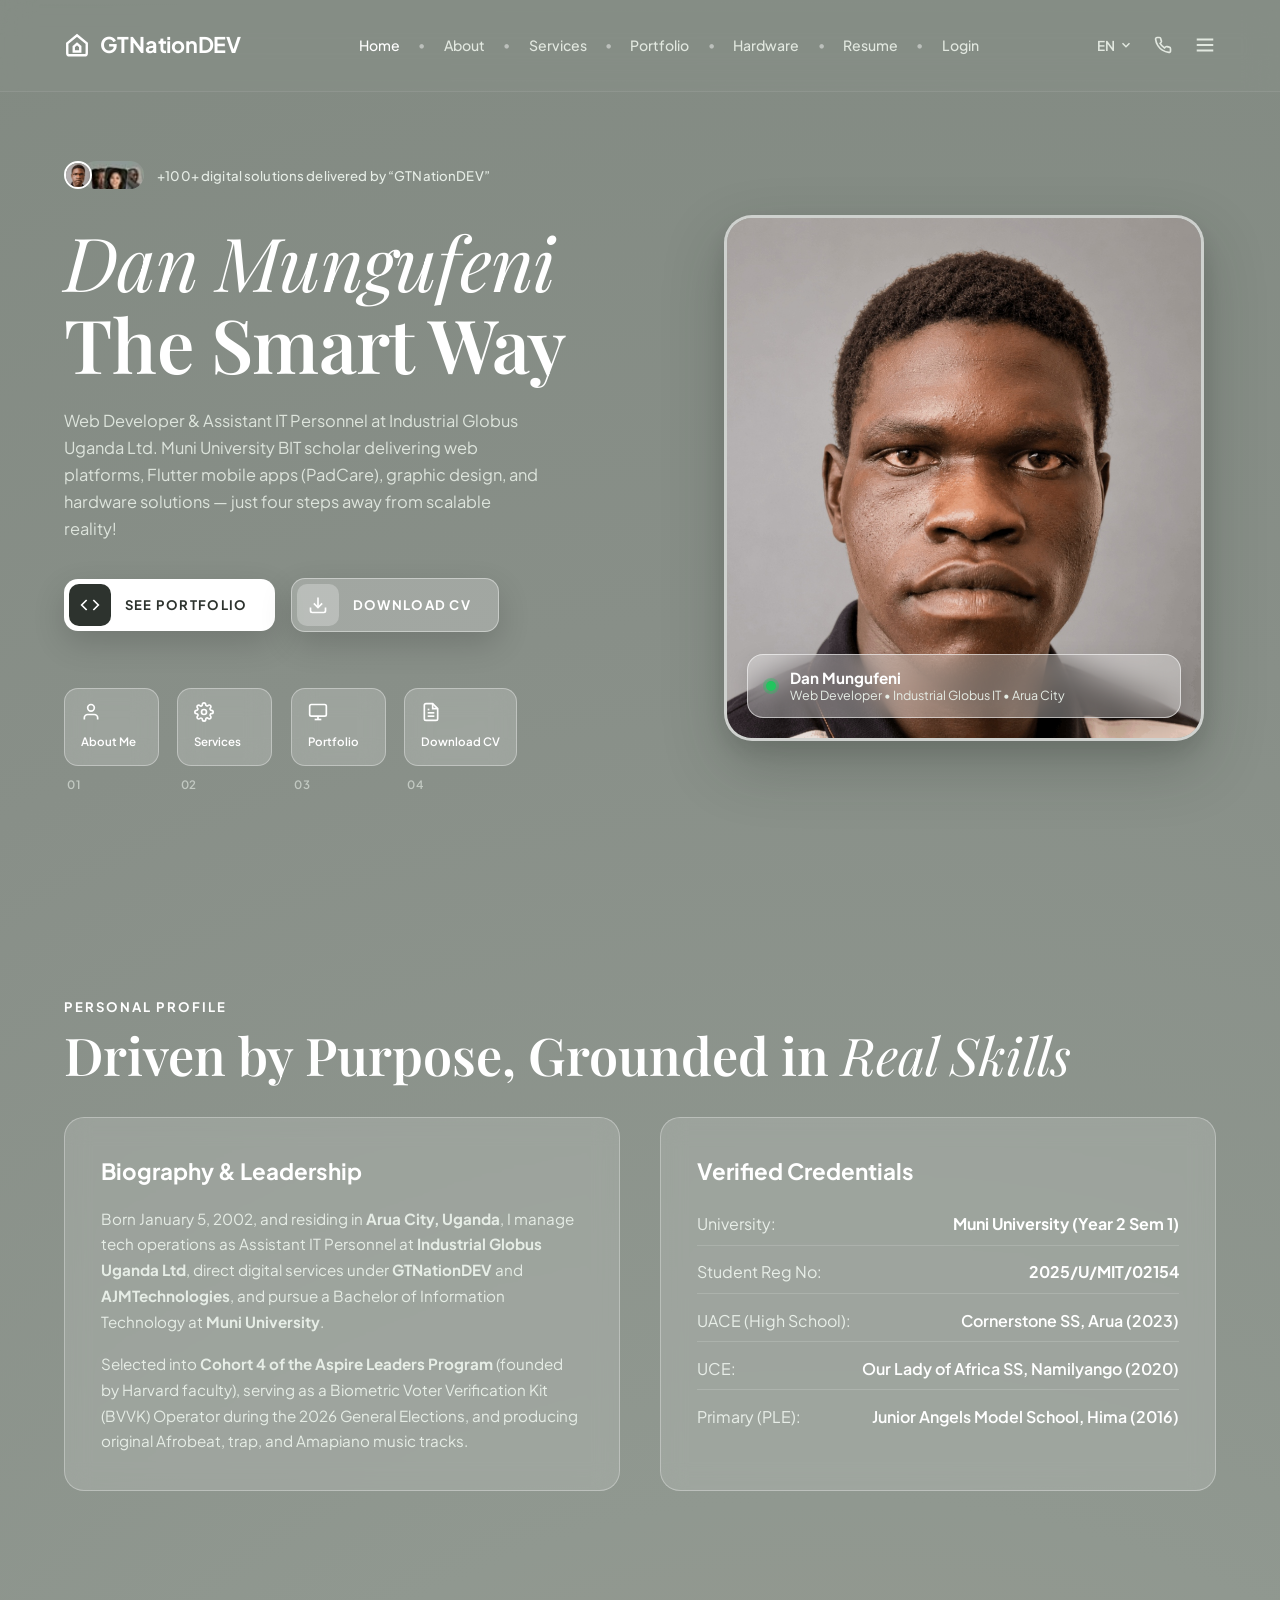
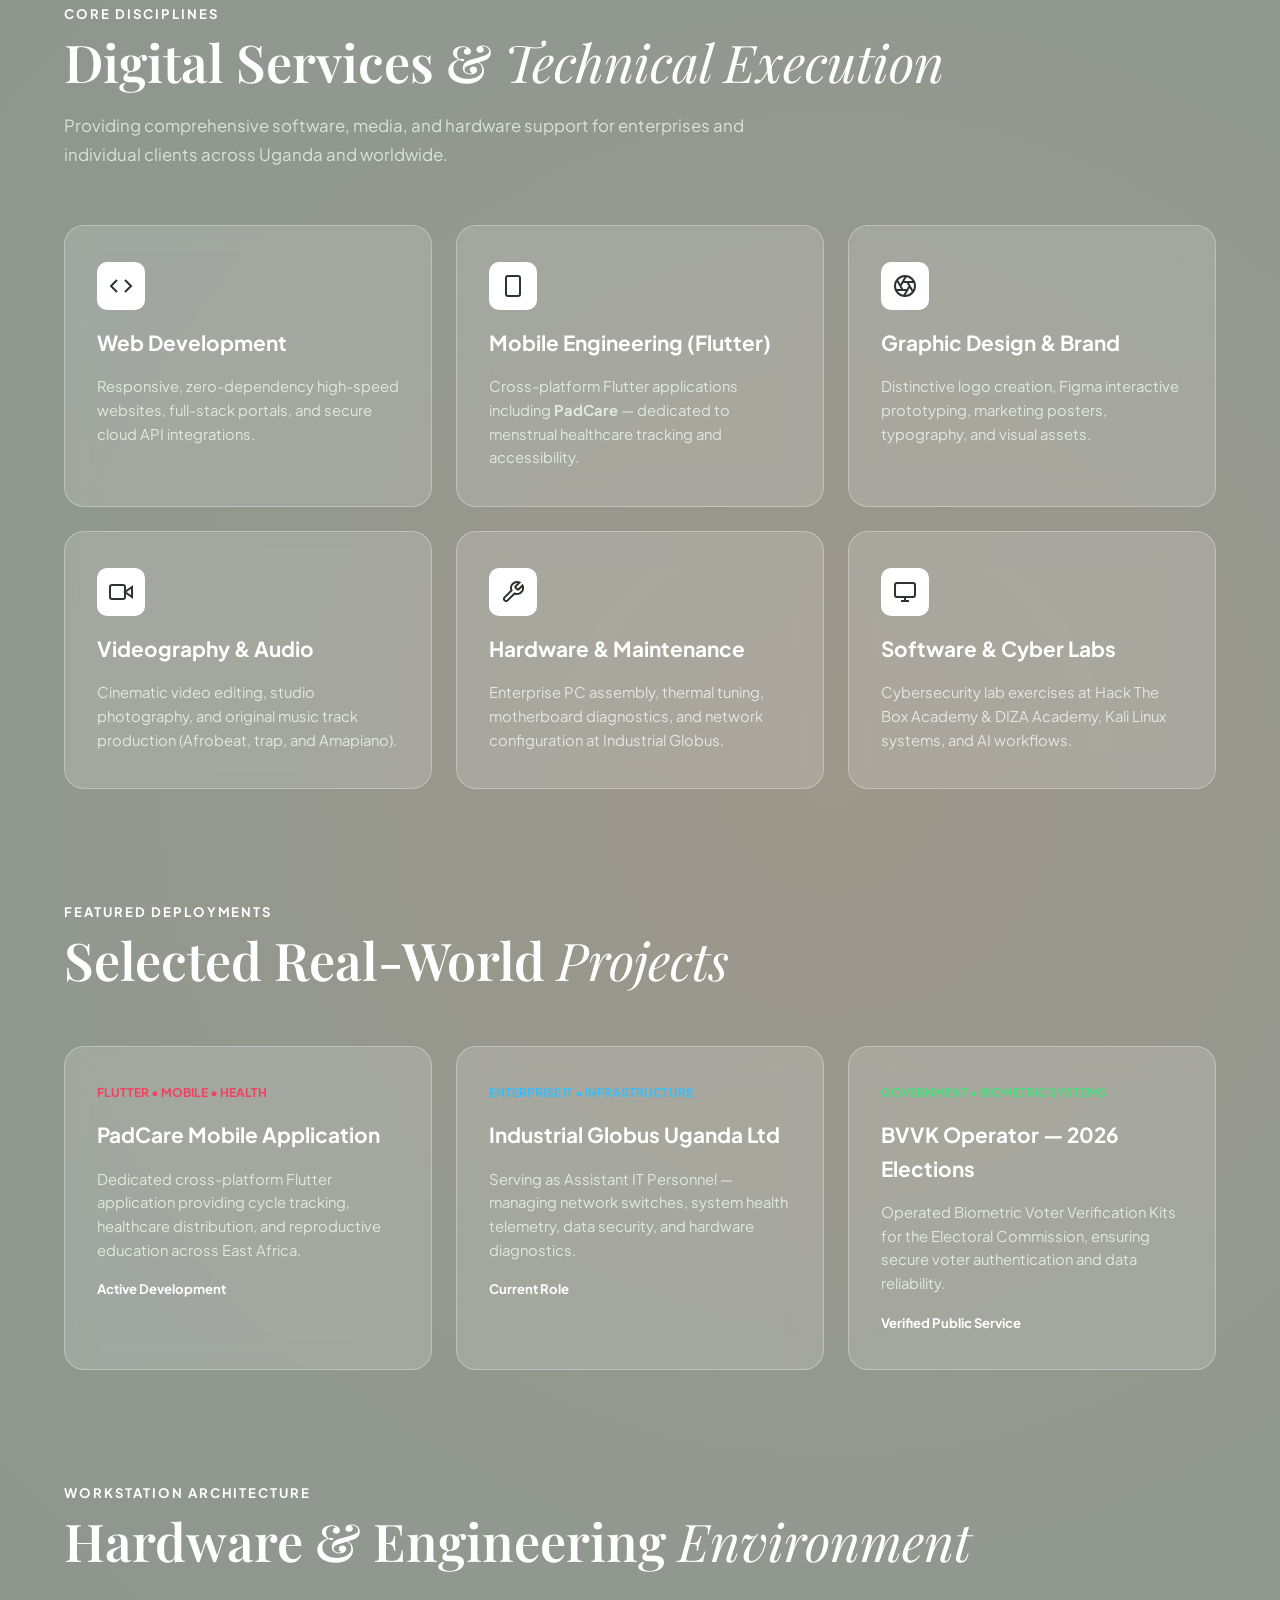
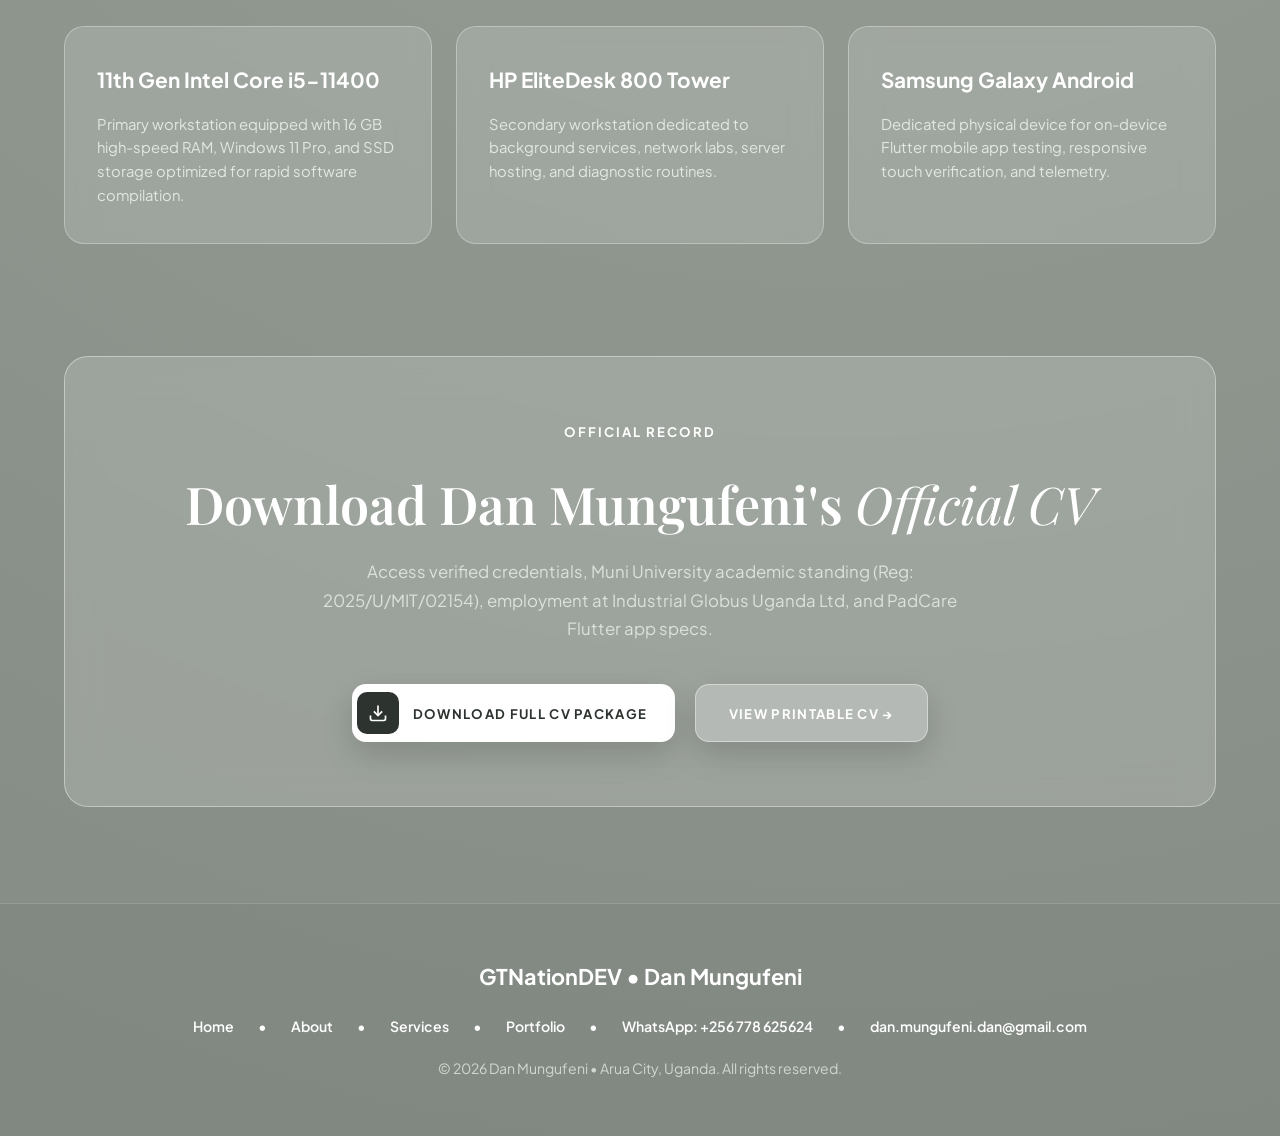
==== commit 23d06417: "feat: replace 3D pavilion with studio portrait frame of Dan Mungufeni" ====
--- a/index.html
+++ b/index.html
@@ -181,16 +181,17 @@
         </div>
       </div>
 
-      <!-- Right Column: 3D Smart Pavilion + Dan Mungufeni Profile Card -->
+      <!-- Right Column: Dan Mungufeni Studio Portrait Showcase -->
       <div class="nestive-right-col">
-        <img src="assets/images/pavilion-full.png" alt="GTNationDEV 3D Smart Pavilion" class="pavilion-showcase-img">
-
-        <!-- Floating Glassmorphic Founder Badge -->
-        <div style="position: absolute; bottom: 1rem; left: 1.5rem; background: rgba(255, 255, 255, 0.24); backdrop-filter: blur(16px); -webkit-backdrop-filter: blur(16px); border: 1px solid rgba(255, 255, 255, 0.5); border-radius: 18px; padding: 0.85rem 1.35rem; display: flex; align-items: center; gap: 0.95rem; box-shadow: 0 15px 35px rgba(0,0,0,0.18);">
-          <img src="assets/images/dan-mungufeni.jpg" alt="Dan Mungufeni" style="width: 48px; height: 48px; border-radius: 50%; object-fit: cover; border: 2px solid #ffffff;">
-          <div>
-            <div style="font-size: 0.95rem; font-weight: 700; color: #ffffff;">Dan Mungufeni</div>
-            <div style="font-size: 0.78rem; color: #e6ede6;">Arua City, Uganda &bull; Muni University BIT</div>
+        <div class="portrait-studio-frame">
+          <img src="assets/images/dan-mungufeni.jpg" alt="Dan Mungufeni - Web Developer & IT Specialist" class="dan-hero-portrait-img">
+          
+          <div class="portrait-glass-tag">
+            <div class="pulse-indicator"></div>
+            <div>
+              <div class="tag-title">Dan Mungufeni</div>
+              <div class="tag-sub">Web Developer &bull; Industrial Globus IT &bull; Arua City</div>
+            </div>
           </div>
         </div>
       </div>
--- a/assets/css/style.css
+++ b/assets/css/style.css
@@ -369,7 +369,7 @@
   padding-left: 0.2rem;
 }
 
-/* Right Hero Block (3D Smart Pavilion) */
+/* Right Hero Block (Dan Mungufeni Portrait in Luxury Studio Frame) */
 .nestive-right-col {
   position: relative;
   display: flex;
@@ -377,18 +377,82 @@
   align-items: center;
 }
 
-.pavilion-showcase-img {
+.portrait-studio-frame {
+  position: relative;
   width: 100%;
-  max-width: 620px;
-  height: auto;
-  object-fit: contain;
-  filter: drop-shadow(0 25px 50px rgba(45, 52, 45, 0.45));
-  animation: pavilionFloat 7s ease-in-out infinite;
-}
-
-@keyframes pavilionFloat {
+  max-width: 480px;
+  border-radius: 28px;
+  overflow: hidden;
+  background: rgba(255, 255, 255, 0.2);
+  backdrop-filter: blur(14px);
+  -webkit-backdrop-filter: blur(14px);
+  border: 3px solid rgba(255, 255, 255, 0.5);
+  box-shadow: 0 25px 60px rgba(35, 42, 35, 0.25), 0 10px 25px rgba(0, 0, 0, 0.1);
+  animation: heroPortraitFloat 6s ease-in-out infinite;
+}
+
+.dan-hero-portrait-img {
+  width: 100%;
+  height: 520px;
+  object-fit: cover;
+  object-position: center top;
+  display: block;
+  transition: transform 0.5s ease;
+}
+
+.portrait-studio-frame:hover .dan-hero-portrait-img {
+  transform: scale(1.03);
+}
+
+.portrait-glass-tag {
+  position: absolute;
+  bottom: 1.25rem;
+  left: 1.25rem;
+  right: 1.25rem;
+  background: rgba(255, 255, 255, 0.32);
+  backdrop-filter: blur(16px);
+  -webkit-backdrop-filter: blur(16px);
+  border: 1px solid rgba(255, 255, 255, 0.55);
+  border-radius: 16px;
+  padding: 0.85rem 1.15rem;
+  display: flex;
+  align-items: center;
+  gap: 0.85rem;
+  box-shadow: 0 10px 25px rgba(0, 0, 0, 0.15);
+}
+
+.pulse-indicator {
+  width: 10px;
+  height: 10px;
+  border-radius: 50%;
+  background: #22c55e;
+  box-shadow: 0 0 0 3px rgba(34, 197, 94, 0.35);
+  animation: pulseGreen 2s infinite;
+  flex-shrink: 0;
+}
+
+@keyframes pulseGreen {
+  0% { transform: scale(0.95); box-shadow: 0 0 0 0 rgba(34, 197, 94, 0.5); }
+  70% { transform: scale(1); box-shadow: 0 0 0 8px rgba(34, 197, 94, 0); }
+  100% { transform: scale(0.95); box-shadow: 0 0 0 0 rgba(34, 197, 94, 0); }
+}
+
+.tag-title {
+  font-size: 0.95rem;
+  font-weight: 700;
+  color: #ffffff;
+  line-height: 1.2;
+}
+
+.tag-sub {
+  font-size: 0.78rem;
+  color: #e6ede6;
+  line-height: 1.3;
+}
+
+@keyframes heroPortraitFloat {
   0%, 100% { transform: translateY(0); }
-  50% { transform: translateY(-8px); }
+  50% { transform: translateY(-7px); }
 }
 
 /* ==========================================================================
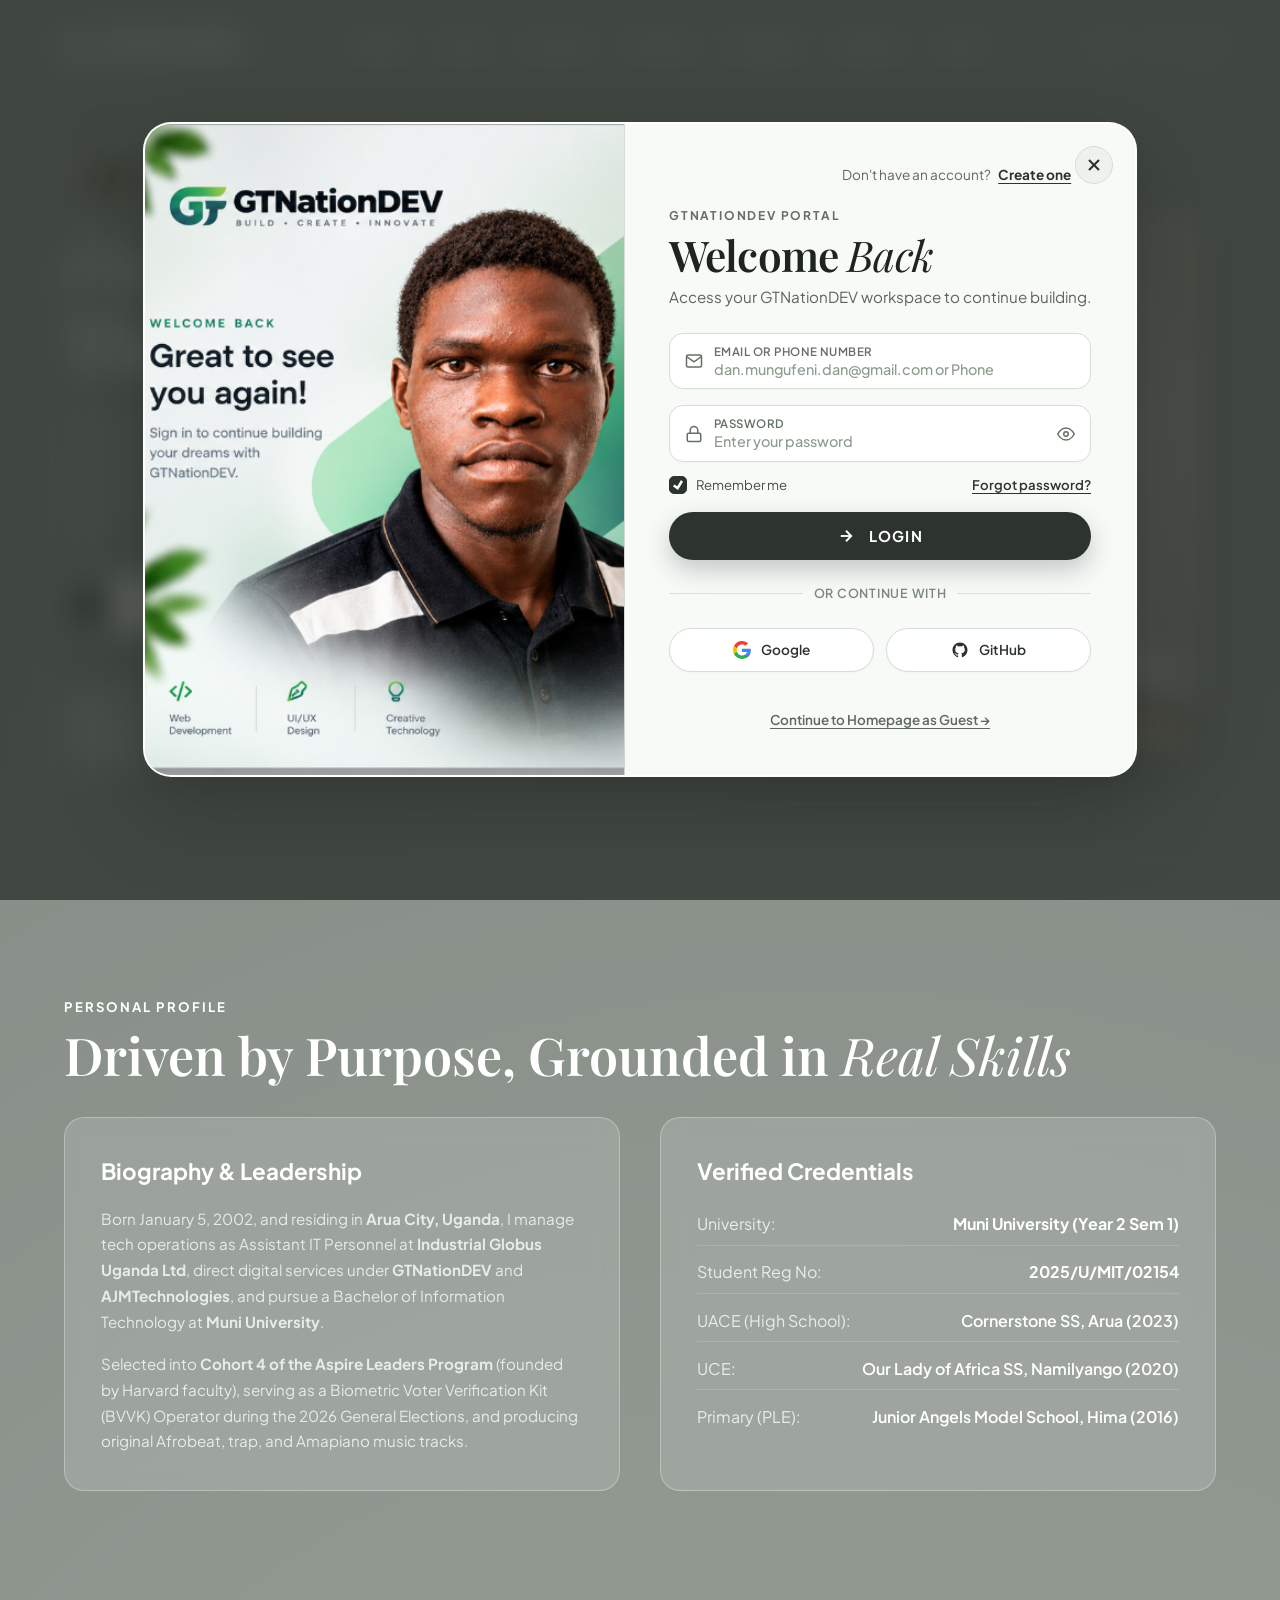
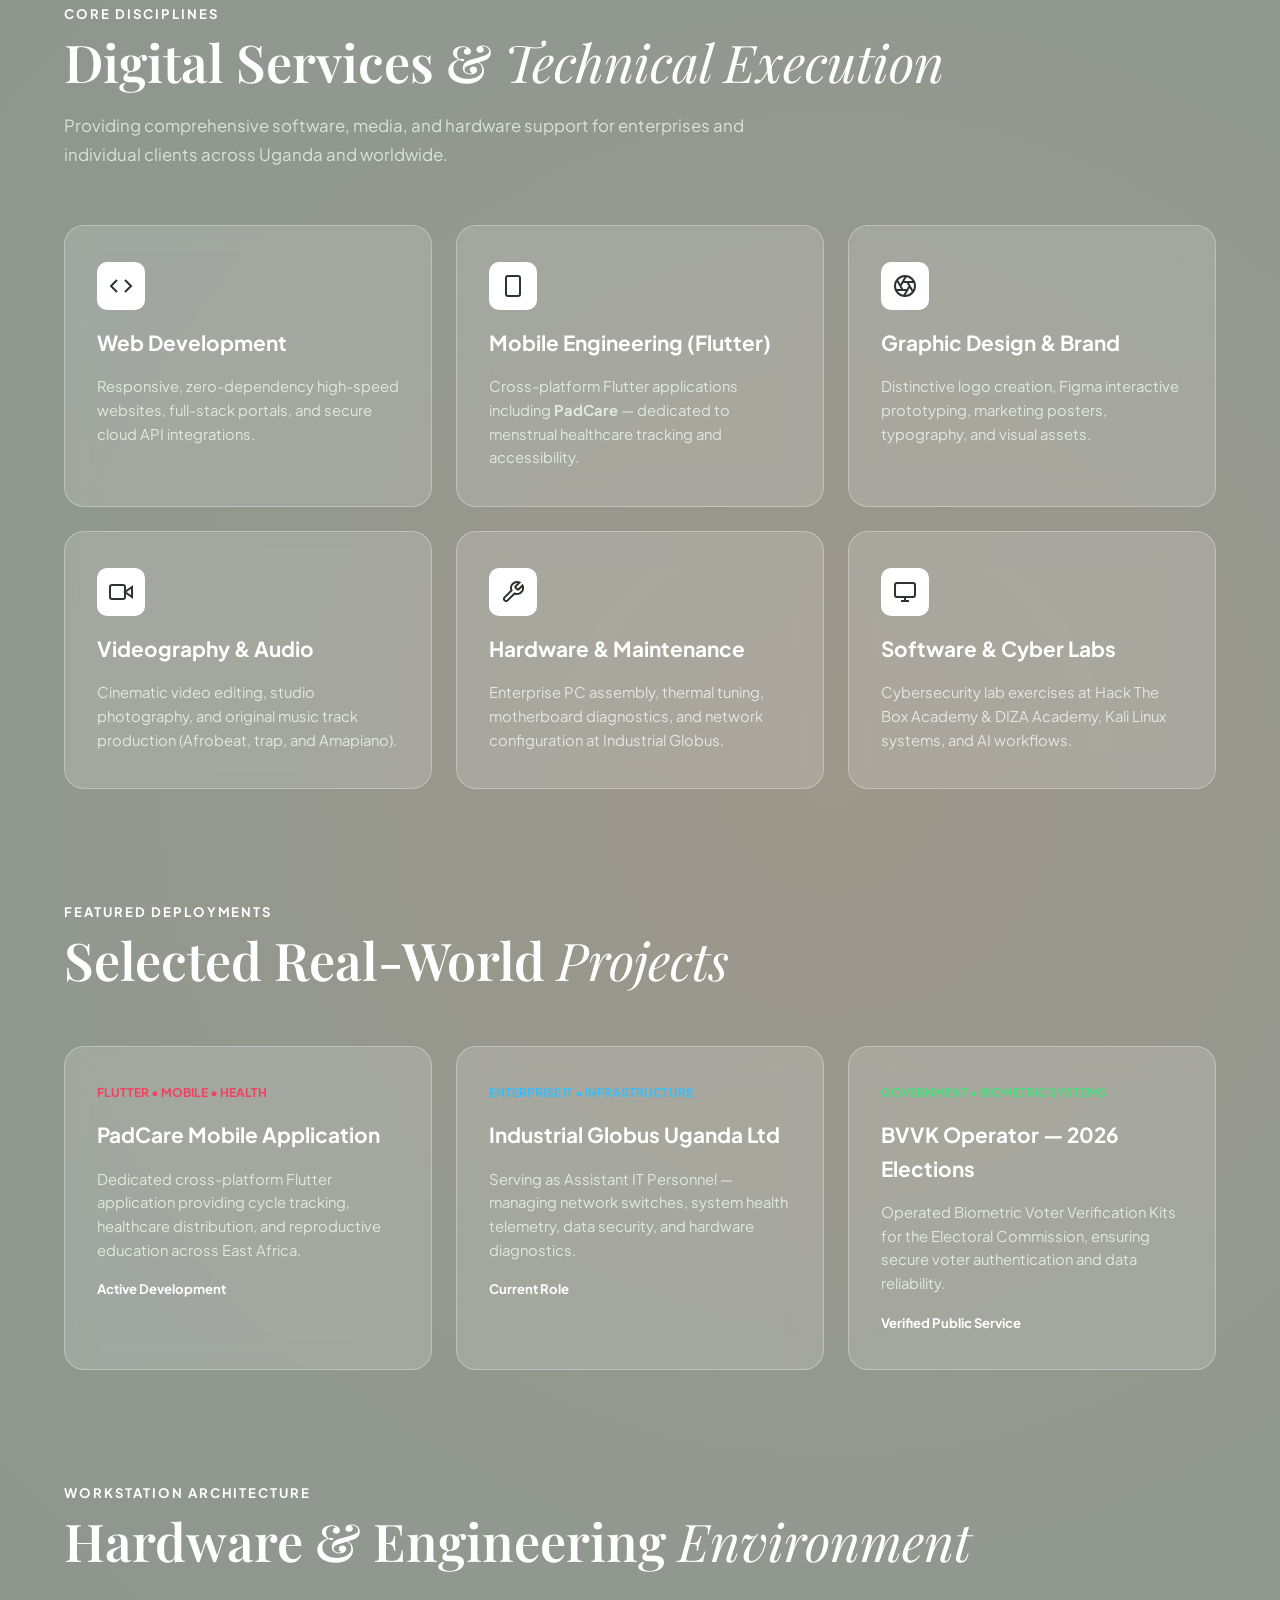
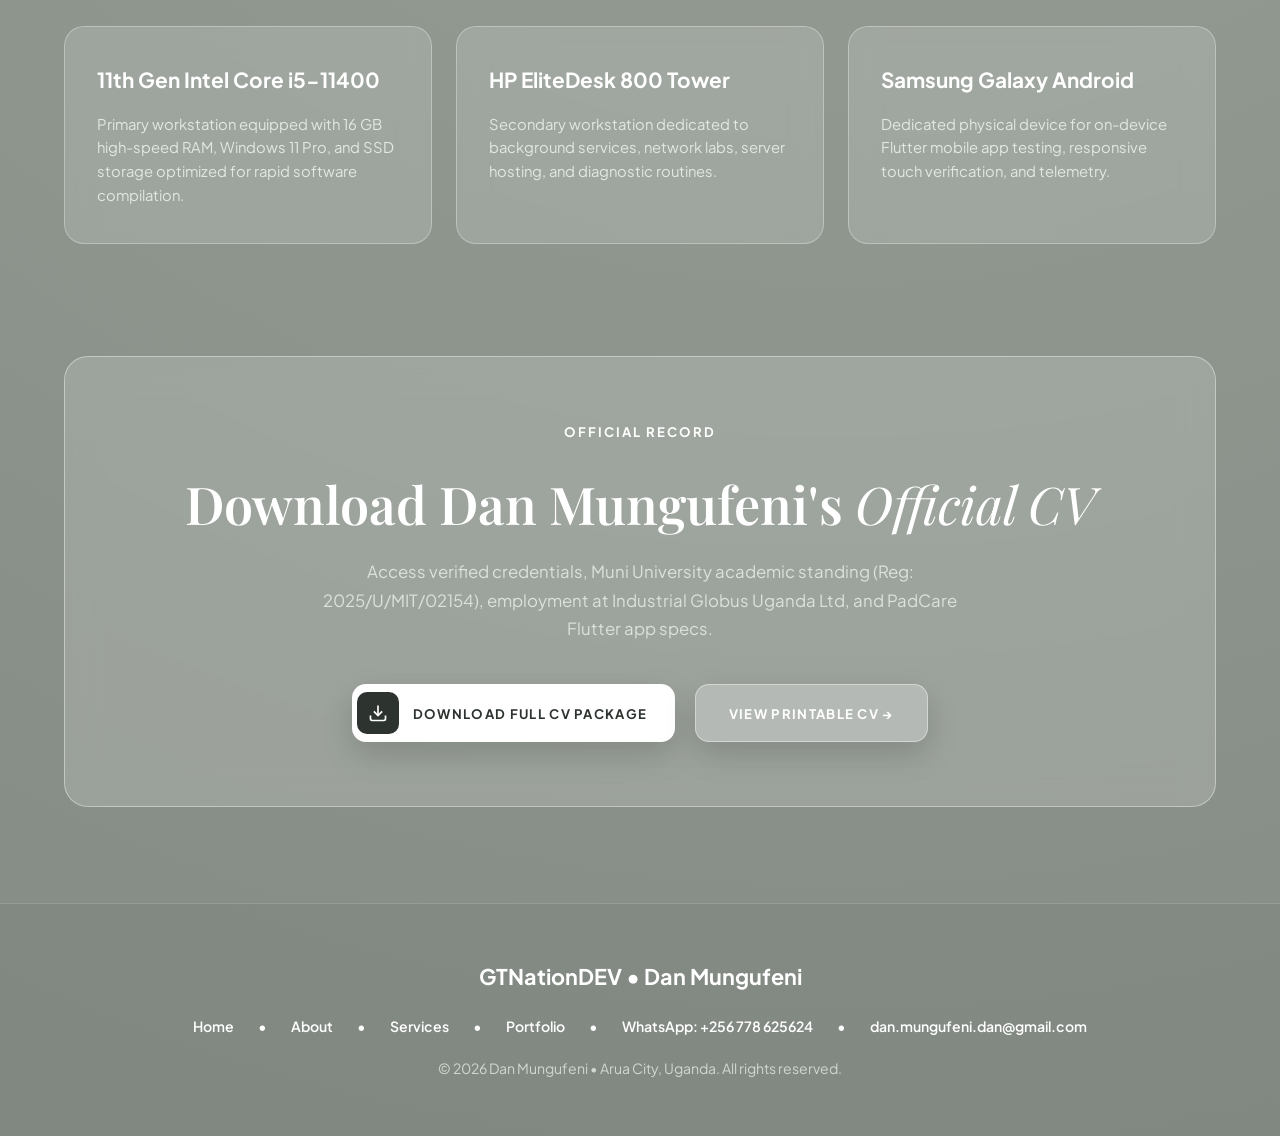
==== commit 0cc35f75: "feat: auto-popup login modal on page load before accessing homepage" ====
--- a/index.html
+++ b/index.html
@@ -439,8 +439,9 @@
           </div>
 
           <div class="auth-header">
-            <h2 class="auth-title">Login</h2>
-            <p class="auth-subtitle">Access your GTNationDEV account to continue your journey.</p>
+            <div class="auth-tag-subtle">GTNationDEV Portal</div>
+            <h2 class="auth-title">Welcome <em>Back</em></h2>
+            <p class="auth-subtitle">Access your GTNationDEV workspace to continue building.</p>
           </div>
 
           <form id="loginForm" class="auth-form" novalidate>
@@ -450,6 +451,7 @@
                   <svg width="18" height="18" viewBox="0 0 24 24" fill="none" stroke="currentColor" stroke-width="2"><path d="M4 4h16c1.1 0 2 .9 2 2v12c0 1.1-.9 2-2 2H4c-1.1 0-2-.9-2-2V6c0-1.1.9-2 2-2z"></path><polyline points="22,6 12,13 2,6"></polyline></svg>
                 </span>
                 <div class="input-inner">
+                  <span class="input-label-mini">Email or Phone Number</span>
                   <input type="text" id="loginIdentifier" class="form-input" placeholder="dan.mungufeni.dan@gmail.com or Phone" required>
                 </div>
               </div>
@@ -461,18 +463,46 @@
                   <svg width="18" height="18" viewBox="0 0 24 24" fill="none" stroke="currentColor" stroke-width="2"><rect x="3" y="11" width="18" height="11" rx="2" ry="2"></rect><path d="M7 11V7a5 5 0 0 1 10 0v4"></path></svg>
                 </span>
                 <div class="input-inner">
-                  <input type="password" id="loginPassword" class="form-input" placeholder="Password" required>
-                </div>
-                <button type="button" class="input-action-btn btn-toggle-password" data-target="loginPassword">
+                  <span class="input-label-mini">Password</span>
+                  <input type="password" id="loginPassword" class="form-input" placeholder="Enter your password" required>
+                </div>
+                <button type="button" class="input-action-btn btn-toggle-password" data-target="loginPassword" title="Toggle password visibility">
                   <svg width="18" height="18" viewBox="0 0 24 24" fill="none" stroke="currentColor" stroke-width="2"><path d="M1 12s4-8 11-8 11 8 11 8-4 8-11 8-11-8-11-8z"></path><circle cx="12" cy="12" r="3"></circle></svg>
                 </button>
               </div>
+            </div>
+
+            <div class="form-options-row">
+              <label class="custom-checkbox-label">
+                <input type="checkbox" id="rememberMe" class="custom-checkbox" checked>
+                <span>Remember me</span>
+              </label>
+              <a href="#" class="forgot-password-link" onclick="alert('Password reset link sent to your registered email.'); return false;">Forgot password?</a>
             </div>
 
             <button type="submit" class="btn-auth-submit">
               <svg width="18" height="18" viewBox="0 0 24 24" fill="none" stroke="currentColor" stroke-width="2.5"><line x1="5" y1="12" x2="19" y2="12"></line><polyline points="12 5 19 12 12 19"></polyline></svg>
               <span>Login</span>
             </button>
+
+            <div class="auth-separator">or continue with</div>
+
+            <div class="social-buttons-grid">
+              <button type="button" class="btn-social">
+                <svg width="18" height="18" viewBox="0 0 24 24"><path fill="#4285F4" d="M23.745 12.27c0-.7-.06-1.4-.19-2.07H12v4.51h6.6c-.29 1.52-1.14 2.8-2.4 3.65v3.03h3.88c2.27-2.09 3.66-5.17 3.66-9.12z"/><path fill="#34A853" d="M12 24c3.24 0 5.95-1.08 7.93-2.91l-3.88-3.03c-1.08.72-2.45 1.16-4.05 1.16-3.12 0-5.77-2.1-6.72-4.93H1.27v3.13C3.25 21.31 7.31 24 12 24z"/><path fill="#FBBC05" d="M5.28 14.29c-.25-.72-.38-1.49-.38-2.29s.13-1.57.38-2.29V6.57H1.27C.46 8.19 0 10.03 0 12s.46 3.81 1.27 5.43l4.01-3.14z"/><path fill="#EA4335" d="M12 4.75c1.77 0 3.35.61 4.6 1.8l3.42-3.42C17.95 1.19 15.24 0 12 0 7.31 0 3.25 2.69 1.27 6.57l4.01 3.14c.95-2.83 3.6-4.96 6.72-4.96z"/></svg>
+                <span>Google</span>
+              </button>
+              <button type="button" class="btn-social">
+                <svg width="18" height="18" viewBox="0 0 24 24" fill="currentColor"><path fill-rule="evenodd" clip-rule="evenodd" d="M12 2C6.477 2 2 6.484 2 12.017c0 4.425 2.865 8.18 6.839 9.504.5.092.682-.217.682-.483 0-.237-.008-.868-.013-1.703-2.782.605-3.369-1.343-3.369-1.343-.454-1.158-1.11-1.466-1.11-1.466-.908-.62.069-.608.069-.608 1.003.07 1.53 1.032 1.53 1.032.892 1.53 2.341 1.088 2.91.832.092-.647.35-1.088.636-1.338-2.22-.253-4.555-1.113-4.555-4.951 0-1.093.39-1.988 1.029-2.688-.103-.253-.446-1.272.098-2.65 0 0 .84-.27 2.75 1.026A9.564 9.564 0 0112 6.844c.85.004 1.705.115 2.504.337 1.909-1.296 2.747-1.027 2.747-1.027.546 1.379.202 2.398.1 2.651.64.7 1.028 1.595 1.028 2.688 0 3.848-2.339 4.695-4.566 4.943.359.309.678.92.678 1.855 0 1.338-.012 2.419-.012 2.747 0 .268.18.58.688.482A10.019 10.019 0 0022 12.017C22 6.484 17.522 2 12 2z"/></svg>
+                <span>GitHub</span>
+              </button>
+            </div>
+
+            <div style="text-align: center; margin-top: 1rem;">
+              <button type="button" class="btn-guest-bypass" id="guestBypassBtn">
+                <span>Continue to Homepage as Guest &rarr;</span>
+              </button>
+            </div>
           </form>
         </div>
 
@@ -487,8 +517,9 @@
           </div>
 
           <div class="auth-header">
-            <h2 class="auth-title">Register</h2>
-            <p class="auth-subtitle">Create your GTNationDEV account and get started.</p>
+            <div class="auth-tag-subtle">Join GTNationDEV</div>
+            <h2 class="auth-title">Create <em>Account</em></h2>
+            <p class="auth-subtitle">Fill in your details to create your GTNationDEV account and get started.</p>
           </div>
 
           <form id="registerForm" class="auth-form" novalidate>
@@ -518,22 +549,96 @@
               </div>
             </div>
 
+            <div class="form-row">
+              <div class="form-group">
+                <div class="input-container">
+                  <span class="input-icon-left">
+                    <svg width="18" height="18" viewBox="0 0 24 24" fill="none" stroke="currentColor" stroke-width="2"><path d="M22 16.92v3a2 2 0 0 1-2.18 2 19.79 19.79 0 0 1-8.63-3.07 19.5 19.5 0 0 1-6-6 19.79 19.79 0 0 1-3.07-8.67A2 2 0 0 1 4.11 2h3a2 2 0 0 1 2 1.72 12.84 12.84 0 0 0 .7 2.81 2 2 0 0 1-.45 2.11L8.09 9.91a16 16 0 0 0 6 6l1.27-1.27a2 2 0 0 1 2.11-.45 12.84 12.84 0 0 0 2.81.7A2 2 0 0 1 22 16.92z"></path></svg>
+                  </span>
+                  <div class="input-inner">
+                    <span class="input-label-mini">Phone Number</span>
+                    <input type="tel" id="regPhone" class="form-input" placeholder="+256 778 625624">
+                  </div>
+                </div>
+              </div>
+
+              <div class="form-group">
+                <div class="input-container">
+                  <span class="input-icon-left">
+                    <svg width="18" height="18" viewBox="0 0 24 24" fill="none" stroke="currentColor" stroke-width="2"><rect x="3" y="11" width="18" height="11" rx="2" ry="2"></rect><path d="M7 11V7a5 5 0 0 1 10 0v4"></path></svg>
+                  </span>
+                  <div class="input-inner">
+                    <span class="input-label-mini">Password</span>
+                    <input type="password" id="regPassword" class="form-input" placeholder="Min 8 characters" required>
+                  </div>
+                  <button type="button" class="input-action-btn btn-toggle-password" data-target="regPassword">
+                    <svg width="18" height="18" viewBox="0 0 24 24" fill="none" stroke="currentColor" stroke-width="2"><path d="M1 12s4-8 11-8 11 8 11 8-4 8-11 8-11-8-11-8z"></path><circle cx="12" cy="12" r="3"></circle></svg>
+                  </button>
+                </div>
+              </div>
+            </div>
+
             <div class="form-group">
               <div class="input-container">
                 <span class="input-icon-left">
                   <svg width="18" height="18" viewBox="0 0 24 24" fill="none" stroke="currentColor" stroke-width="2"><rect x="3" y="11" width="18" height="11" rx="2" ry="2"></rect><path d="M7 11V7a5 5 0 0 1 10 0v4"></path></svg>
                 </span>
                 <div class="input-inner">
-                  <span class="input-label-mini">Password</span>
-                  <input type="password" id="regPassword" class="form-input" placeholder="Minimum 8 characters" required>
-                </div>
-              </div>
+                  <span class="input-label-mini">Confirm Password</span>
+                  <input type="password" id="regPasswordConfirm" class="form-input" placeholder="Re-enter password" required>
+                </div>
+                <button type="button" class="input-action-btn btn-toggle-password" data-target="regPasswordConfirm">
+                  <svg width="18" height="18" viewBox="0 0 24 24" fill="none" stroke="currentColor" stroke-width="2"><path d="M1 12s4-8 11-8 11 8 11 8-4 8-11 8-11-8-11-8z"></path><circle cx="12" cy="12" r="3"></circle></svg>
+                </button>
+              </div>
+            </div>
+
+            <div class="form-group">
+              <div class="input-container">
+                <span class="input-icon-left">
+                  <svg width="18" height="18" viewBox="0 0 24 24" fill="none" stroke="currentColor" stroke-width="2"><path d="M17 21v-2a4 4 0 0 0-4-4H5a4 4 0 0 0-4 4v2"></path><circle cx="9" cy="7" r="4"></circle><path d="M23 21v-2a4 4 0 0 0-3-3.87"></path><path d="M16 3.13a4 4 0 0 1 0 7.75"></path></svg>
+                </span>
+                <div class="input-inner">
+                  <span class="input-label-mini">I am a</span>
+                  <select id="regRole" class="form-select">
+                    <option value="developer">Web Developer / Software Engineer</option>
+                    <option value="it_support">IT Support / Systems Admin</option>
+                    <option value="designer">UI/UX Designer & Creative</option>
+                    <option value="client">Client / Business Partner</option>
+                    <option value="student">Student / Aspire Leader</option>
+                  </select>
+                </div>
+              </div>
+            </div>
+
+            <div class="form-options-row">
+              <label class="custom-checkbox-label">
+                <input type="checkbox" id="regTerms" class="custom-checkbox" checked required>
+                <span>I agree to the Terms & Conditions and Privacy Policy</span>
+              </label>
             </div>
 
             <button type="submit" class="btn-auth-submit">
               <svg width="20" height="20" viewBox="0 0 24 24" fill="none" stroke="currentColor" stroke-width="2"><path d="M16 21v-2a4 4 0 0 0-4-4H5a4 4 0 0 0-4 4v2"></path><circle cx="8.5" cy="7" r="4"></circle><line x1="20" y1="8" x2="20" y2="14"></line><line x1="23" y1="11" x2="17" y2="11"></line></svg>
               <span>Create Account</span>
             </button>
+
+            <div class="auth-separator">or register with</div>
+
+            <div class="social-buttons-grid">
+              <button type="button" class="btn-social">
+                <svg width="18" height="18" viewBox="0 0 24 24"><path fill="#4285F4" d="M23.745 12.27c0-.7-.06-1.4-.19-2.07H12v4.51h6.6c-.29 1.52-1.14 2.8-2.4 3.65v3.03h3.88c2.27-2.09 3.66-5.17 3.66-9.12z"/><path fill="#34A853" d="M12 24c3.24 0 5.95-1.08 7.93-2.91l-3.88-3.03c-1.08.72-2.45 1.16-4.05 1.16-3.12 0-5.77-2.1-6.72-4.93H1.27v3.13C3.25 21.31 7.31 24 12 24z"/><path fill="#FBBC05" d="M5.28 14.29c-.25-.72-.38-1.49-.38-2.29s.13-1.57.38-2.29V6.57H1.27C.46 8.19 0 10.03 0 12s.46 3.81 1.27 5.43l4.01-3.14z"/><path fill="#EA4335" d="M12 4.75c1.77 0 3.35.61 4.6 1.8l3.42-3.42C17.95 1.19 15.24 0 12 0 7.31 0 3.25 2.69 1.27 6.57l4.01 3.14c.95-2.83 3.6-4.96 6.72-4.96z"/></svg>
+                <span>Google</span>
+              </button>
+              <button type="button" class="btn-social">
+                <svg width="18" height="18" viewBox="0 0 24 24" fill="currentColor"><path fill-rule="evenodd" clip-rule="evenodd" d="M12 2C6.477 2 2 6.484 2 12.017c0 4.425 2.865 8.18 6.839 9.504.5.092.682-.217.682-.483 0-.237-.008-.868-.013-1.703-2.782.605-3.369-1.343-3.369-1.343-.454-1.158-1.11-1.466-1.11-1.466-.908-.62.069-.608.069-.608 1.003.07 1.53 1.032 1.53 1.032.892 1.53 2.341 1.088 2.91.832.092-.647.35-1.088.636-1.338-2.22-.253-4.555-1.113-4.555-4.951 0-1.093.39-1.988 1.029-2.688-.103-.253-.446-1.272.098-2.65 0 0 .84-.27 2.75 1.026A9.564 9.564 0 0112 6.844c.85.004 1.705.115 2.504.337 1.909-1.296 2.747-1.027 2.747-1.027.546 1.379.202 2.398.1 2.651.64.7 1.028 1.595 1.028 2.688 0 3.848-2.339 4.695-4.566 4.943.359.309.678.92.678 1.855 0 1.338-.012 2.419-.012 2.747 0 .268.18.58.688.482A10.019 10.019 0 0022 12.017C22 6.484 17.522 2 12 2z"/></svg>
+                <span>GitHub</span>
+              </button>
+              <button type="button" class="btn-social">
+                <svg width="18" height="18" viewBox="0 0 24 24" fill="currentColor"><path d="M18.244 2.25h3.308l-7.227 8.26 8.502 11.24H16.17l-5.214-6.817L4.99 21.75H1.68l7.73-8.835L1.254 2.25H8.08l4.713 6.231zm-1.161 17.52h1.833L7.084 4.126H5.117z"/></svg>
+                <span>X (Twitter)</span>
+              </button>
+            </div>
           </form>
         </div>
 
@@ -548,7 +653,8 @@
           </div>
 
           <div class="auth-header">
-            <h2 class="auth-title">Download CV & Assets</h2>
+            <div class="auth-tag-subtle">Instant Access</div>
+            <h2 class="auth-title">Download <em>CV & Specs</em></h2>
             <p class="auth-subtitle">Get instant access to Dan Mungufeni's official Curriculum Vitae, Muni University records, and project specs.</p>
           </div>
 
--- a/assets/css/style.css
+++ b/assets/css/style.css
@@ -572,7 +572,7 @@
 
 /* ==========================================================================
    AUTHENTICATION & DOWNLOAD MODAL
-   (GTNationDEV White Card Preserved with High Fidelity)
+   (Nestive / GTNationDEV Studio Aesthetic - Warm Sage Alabaster & Editorial Serif)
    ========================================================================== */
 .modal-overlay {
   position: fixed;
@@ -580,9 +580,9 @@
   left: 0;
   width: 100vw;
   height: 100vh;
-  background: rgba(35, 40, 36, 0.75);
-  backdrop-filter: blur(12px);
-  -webkit-backdrop-filter: blur(12px);
+  background: rgba(38, 44, 38, 0.72);
+  backdrop-filter: blur(16px);
+  -webkit-backdrop-filter: blur(16px);
   z-index: 2000;
   display: none;
   place-content: center;
@@ -594,30 +594,56 @@
 .modal-overlay.open {
   display: grid;
   opacity: 1;
+  animation: modalBackdropFadeIn 0.35s cubic-bezier(0.16, 1, 0.3, 1) forwards;
+}
+
+.modal-overlay.open .auth-card {
+  animation: modalCardEnter 0.4s cubic-bezier(0.16, 1, 0.3, 1) forwards;
+}
+
+@keyframes modalBackdropFadeIn {
+  from {
+    opacity: 0;
+  }
+  to {
+    opacity: 1;
+  }
+}
+
+@keyframes modalCardEnter {
+  from {
+    opacity: 0;
+    transform: scale(0.94) translateY(14px);
+  }
+  to {
+    opacity: 1;
+    transform: scale(1) translateY(0);
+  }
 }
 
 .auth-card {
   width: 100%;
   max-width: 1040px;
-  background: #ffffff;
-  border-radius: 26px;
-  box-shadow: 0 30px 70px rgba(0, 0, 0, 0.35);
+  background: #f8faf8;
+  border-radius: 28px;
+  box-shadow: 0 35px 85px rgba(30, 38, 30, 0.3), 0 10px 30px rgba(0, 0, 0, 0.08);
   display: grid;
-  grid-template-columns: 500px 1fr;
+  grid-template-columns: 480px 1fr;
   overflow: hidden;
   position: relative;
-  border: 1px solid rgba(255, 255, 255, 0.3);
-  color: #111827;
+  border: 2px solid rgba(255, 255, 255, 0.9);
+  color: #1e251f;
 }
 
 .auth-hero-panel {
   position: relative;
-  background: #ebf7f1;
+  background: linear-gradient(155deg, #e4ede4 0%, #d5e0d5 100%);
   overflow: hidden;
   display: flex;
   flex-direction: column;
   justify-content: space-between;
   min-height: 640px;
+  border-right: 1px solid rgba(0, 0, 0, 0.06);
 }
 
 .auth-hero-img {
@@ -632,8 +658,8 @@
 }
 
 .auth-form-panel {
-  padding: 2.25rem 2.5rem;
-  background: #ffffff;
+  padding: 2.5rem 2.75rem;
+  background: #f8faf8;
   display: flex;
   flex-direction: column;
   justify-content: center;
@@ -644,25 +670,26 @@
 
 .modal-close-btn {
   position: absolute;
-  top: 1.25rem;
-  right: 1.25rem;
-  width: 36px;
-  height: 36px;
+  top: 1.35rem;
+  right: 1.35rem;
+  width: 38px;
+  height: 38px;
   border-radius: 50%;
-  background: #f1f5f9;
-  border: none;
+  background: #eef2ee;
+  border: 1px solid #d4ded4;
   display: flex;
   align-items: center;
   justify-content: center;
-  color: #64748b;
+  color: #2d332e;
   cursor: pointer;
   transition: all var(--trans-fast);
   z-index: 20;
 }
 
 .modal-close-btn:hover {
-  background: #e2e8f0;
-  color: #0f172a;
+  background: #2d332e;
+  color: #ffffff;
+  border-color: #2d332e;
   transform: rotate(90deg);
 }
 
@@ -671,37 +698,59 @@
   justify-content: flex-end;
   align-items: center;
   font-size: 0.85rem;
-  color: #64748b;
-  gap: 0.4rem;
+  color: #5d695d;
+  gap: 0.45rem;
   margin-bottom: 1.25rem;
 }
 
 .auth-top-switch a, .auth-switch-link {
-  color: #15803d;
+  color: #2d332e;
   font-weight: 700;
   display: inline-flex;
   align-items: center;
-  gap: 0.25rem;
-  cursor: pointer;
+  gap: 0.3rem;
+  cursor: pointer;
+  text-decoration: underline;
+  text-underline-offset: 3px;
+  transition: var(--trans-fast);
+}
+
+.auth-top-switch a:hover, .auth-switch-link:hover {
+  color: #0f1410;
 }
 
 .auth-header {
   margin-bottom: 1.5rem;
 }
 
+.auth-tag-subtle {
+  font-size: 0.75rem;
+  font-weight: 700;
+  letter-spacing: 0.15em;
+  text-transform: uppercase;
+  color: #637063;
+  margin-bottom: 0.35rem;
+}
+
 .auth-title {
-  font-size: 2.15rem;
-  font-weight: 800;
-  letter-spacing: -0.03em;
-  color: #111827;
+  font-family: 'Playfair Display', Georgia, serif;
+  font-size: 2.65rem;
+  font-weight: 600;
+  letter-spacing: -0.02em;
+  color: #1e251f;
   line-height: 1.15;
   margin-bottom: 0.45rem;
 }
 
+.auth-title em {
+  font-style: italic;
+  font-weight: 400;
+}
+
 .auth-subtitle {
-  font-size: 0.925rem;
-  color: #6b7280;
-  line-height: 1.45;
+  font-size: 0.95rem;
+  color: #5a665a;
+  line-height: 1.5;
 }
 
 .auth-form {
@@ -728,23 +777,24 @@
   display: flex;
   align-items: center;
   background: #ffffff;
-  border: 1.5px solid #e2e8f0;
+  border: 1.5px solid #d4ded4;
   border-radius: var(--radius-md);
-  padding: 0.55rem 0.85rem 0.55rem 2.65rem;
+  padding: 0.65rem 0.95rem 0.65rem 2.75rem;
   transition: all var(--trans-fast);
+  box-shadow: 0 1px 3px rgba(0, 0, 0, 0.02);
 }
 
 .input-container:focus-within {
-  border-color: #10b981;
-  box-shadow: 0 0 0 3px rgba(16, 185, 129, 0.15);
+  border-color: #2d332e;
+  box-shadow: 0 0 0 3.5px rgba(45, 51, 46, 0.12);
 }
 
 .input-icon-left {
   position: absolute;
-  left: 0.9rem;
+  left: 0.95rem;
   top: 50%;
   transform: translateY(-50%);
-  color: #94a3b8;
+  color: #637063;
   display: flex;
   align-items: center;
   pointer-events: none;
@@ -759,22 +809,24 @@
 .input-label-mini {
   font-size: 0.72rem;
   font-weight: 600;
-  color: #64748b;
+  color: #637063;
   line-height: 1.2;
+  text-transform: uppercase;
+  letter-spacing: 0.04em;
 }
 
 .form-input, .form-select {
   width: 100%;
   border: none;
   background: transparent;
-  font-size: 0.875rem;
+  font-size: 0.9rem;
   font-weight: 500;
-  color: #111827;
+  color: #1a221b;
   padding: 0.1rem 0 0;
 }
 
 .form-input::placeholder {
-  color: #94a3b8;
+  color: #8e9a8e;
 }
 
 .form-select {
@@ -787,9 +839,14 @@
   background: transparent;
   border: none;
   cursor: pointer;
-  color: #94a3b8;
-  display: flex;
-  align-items: center;
+  color: #637063;
+  display: flex;
+  align-items: center;
+  transition: var(--trans-fast);
+}
+
+.input-action-btn:hover {
+  color: #1e251f;
 }
 
 .form-options-row {
@@ -806,7 +863,7 @@
   gap: 0.55rem;
   cursor: pointer;
   font-size: 0.825rem;
-  color: #4b5563;
+  color: #445044;
 }
 
 .custom-checkbox {
@@ -814,17 +871,18 @@
   -webkit-appearance: none;
   width: 18px;
   height: 18px;
-  border: 1.75px solid #cbd5e1;
+  border: 1.75px solid #9aa79a;
   border-radius: 5px;
   background: #ffffff;
   display: grid;
   place-content: center;
   cursor: pointer;
+  transition: all var(--trans-fast);
 }
 
 .custom-checkbox:checked {
-  background-color: var(--primary);
-  border-color: var(--primary);
+  background-color: var(--nestive-dark-btn);
+  border-color: var(--nestive-dark-btn);
 }
 
 .custom-checkbox:checked::before {
@@ -836,9 +894,11 @@
 }
 
 .forgot-password-link {
-  color: #15803d;
+  color: #2d332e;
   font-weight: 600;
   font-size: 0.825rem;
+  text-decoration: underline;
+  text-underline-offset: 3px;
 }
 
 .btn-auth-submit {
@@ -846,39 +906,44 @@
   display: flex;
   align-items: center;
   justify-content: center;
-  gap: 0.65rem;
-  padding: 0.85rem 1.5rem;
-  background: var(--primary-gradient);
+  gap: 0.85rem;
+  padding: 0.95rem 1.6rem;
+  background: var(--nestive-dark-btn);
   border: none;
-  border-radius: var(--radius-md);
-  color: #ffffff;
-  font-size: 0.95rem;
+  border-radius: var(--radius-full);
+  color: #ffffff;
+  font-size: 0.925rem;
   font-weight: 700;
-  cursor: pointer;
-  box-shadow: 0 4px 14px rgba(22, 163, 74, 0.28);
-  transition: all var(--trans-fast);
+  letter-spacing: 0.08em;
+  text-transform: uppercase;
+  cursor: pointer;
+  box-shadow: 0 10px 25px rgba(45, 51, 46, 0.25);
+  transition: all var(--trans-normal);
 }
 
 .btn-auth-submit:hover {
-  background: var(--primary-gradient-hover);
-  transform: translateY(-1.5px);
+  background: var(--nestive-dark-btn-hover);
+  transform: translateY(-2px);
+  box-shadow: 0 14px 32px rgba(45, 51, 46, 0.35);
 }
 
 .auth-separator {
   display: flex;
   align-items: center;
   text-align: center;
-  color: #94a3b8;
+  color: #7b887b;
   font-size: 0.78rem;
-  font-weight: 500;
-  margin: 0.4rem 0;
+  font-weight: 600;
+  text-transform: uppercase;
+  letter-spacing: 0.06em;
+  margin: 0.5rem 0;
 }
 
 .auth-separator::before,
 .auth-separator::after {
   content: '';
   flex: 1;
-  border-bottom: 1px solid #e2e8f0;
+  border-bottom: 1px solid #d8e2d8;
 }
 
 .auth-separator:not(:empty)::before { margin-right: 0.85em; }
@@ -894,21 +959,45 @@
   display: flex;
   align-items: center;
   justify-content: center;
-  gap: 0.55rem;
-  padding: 0.6rem 0.85rem;
+  gap: 0.65rem;
+  padding: 0.75rem 1rem;
   background: #ffffff;
-  border: 1.5px solid #e2e8f0;
-  border-radius: var(--radius-md);
-  color: #334155;
-  font-size: 0.825rem;
+  border: 1.5px solid #d4ded4;
+  border-radius: var(--radius-full);
+  color: #2d332e;
+  font-size: 0.85rem;
   font-weight: 600;
   cursor: pointer;
   transition: all var(--trans-fast);
+  box-shadow: 0 1px 3px rgba(0, 0, 0, 0.03);
 }
 
 .btn-social:hover {
-  background: #f8fafc;
-  transform: translateY(-1px);
+  background: #eef2ee;
+  border-color: #2d332e;
+  transform: translateY(-1.5px);
+}
+
+.btn-guest-bypass {
+  background: transparent;
+  border: none;
+  color: #5d695d;
+  font-size: 0.84rem;
+  font-weight: 600;
+  cursor: pointer;
+  display: inline-flex;
+  align-items: center;
+  gap: 0.45rem;
+  padding: 0.45rem 1rem;
+  border-radius: var(--radius-full);
+  transition: all var(--trans-fast);
+  text-decoration: underline;
+  text-underline-offset: 3px;
+}
+
+.btn-guest-bypass:hover {
+  color: #1e251f;
+  background: rgba(45, 51, 46, 0.06);
 }
 
 .download-pack-selector {
@@ -922,12 +1011,13 @@
   position: relative;
   display: flex;
   flex-direction: column;
-  gap: 0.3rem;
-  padding: 0.75rem;
-  border: 1.5px solid #e2e8f0;
+  gap: 0.35rem;
+  padding: 0.85rem 1rem;
+  border: 1.5px solid #d4ded4;
   border-radius: var(--radius-md);
   cursor: pointer;
   background: #ffffff;
+  transition: all var(--trans-fast);
 }
 
 .pack-card-option input[type="radio"] {
@@ -937,36 +1027,41 @@
 }
 
 .pack-card-option.active, .pack-card-option:has(input[type="radio"]:checked) {
-  border-color: #16a34a;
-  background: #f0fdf4;
+  border-color: #2d332e;
+  background: #f2f5f2;
+  box-shadow: 0 2px 8px rgba(45, 51, 46, 0.08);
 }
 
 .pack-title {
-  font-size: 0.825rem;
+  font-size: 0.85rem;
   font-weight: 700;
-  color: #111827;
-  display: flex;
+  color: #1e251f;
+  display: flex;
+  align-items: center;
   justify-content: space-between;
 }
 
 .pack-desc {
-  font-size: 0.72rem;
-  color: #64748b;
+  font-size: 0.75rem;
+  color: #5d695d;
+  line-height: 1.4;
 }
 
 .pack-badge {
   font-size: 0.65rem;
   font-weight: 700;
-  padding: 2px 6px;
+  letter-spacing: 0.05em;
+  text-transform: uppercase;
+  padding: 2px 7px;
   border-radius: var(--radius-full);
-  background: #ecfdf5;
-  color: #15803d;
+  background: #2d332e;
+  color: #ffffff;
 }
 
 .download-progress-box {
   display: none;
-  background: #ecfdf5;
-  border: 1px solid #a7f3d0;
+  background: #f2f5f2;
+  border: 1px solid #d4ded4;
   border-radius: var(--radius-md);
   padding: 0.85rem;
   margin-top: 0.75rem;
@@ -977,14 +1072,14 @@
   justify-content: space-between;
   font-size: 0.8rem;
   font-weight: 600;
-  color: #15803d;
+  color: #2d332e;
   margin-bottom: 0.4rem;
 }
 
 .progress-bar-bg {
   width: 100%;
   height: 6px;
-  background: #d1fae5;
+  background: #d8e2d8;
   border-radius: var(--radius-full);
   overflow: hidden;
 }
@@ -992,7 +1087,7 @@
 .progress-bar-fill {
   width: 0%;
   height: 100%;
-  background: #16a34a;
+  background: #2d332e;
   border-radius: var(--radius-full);
   transition: width 0.3s ease;
 }
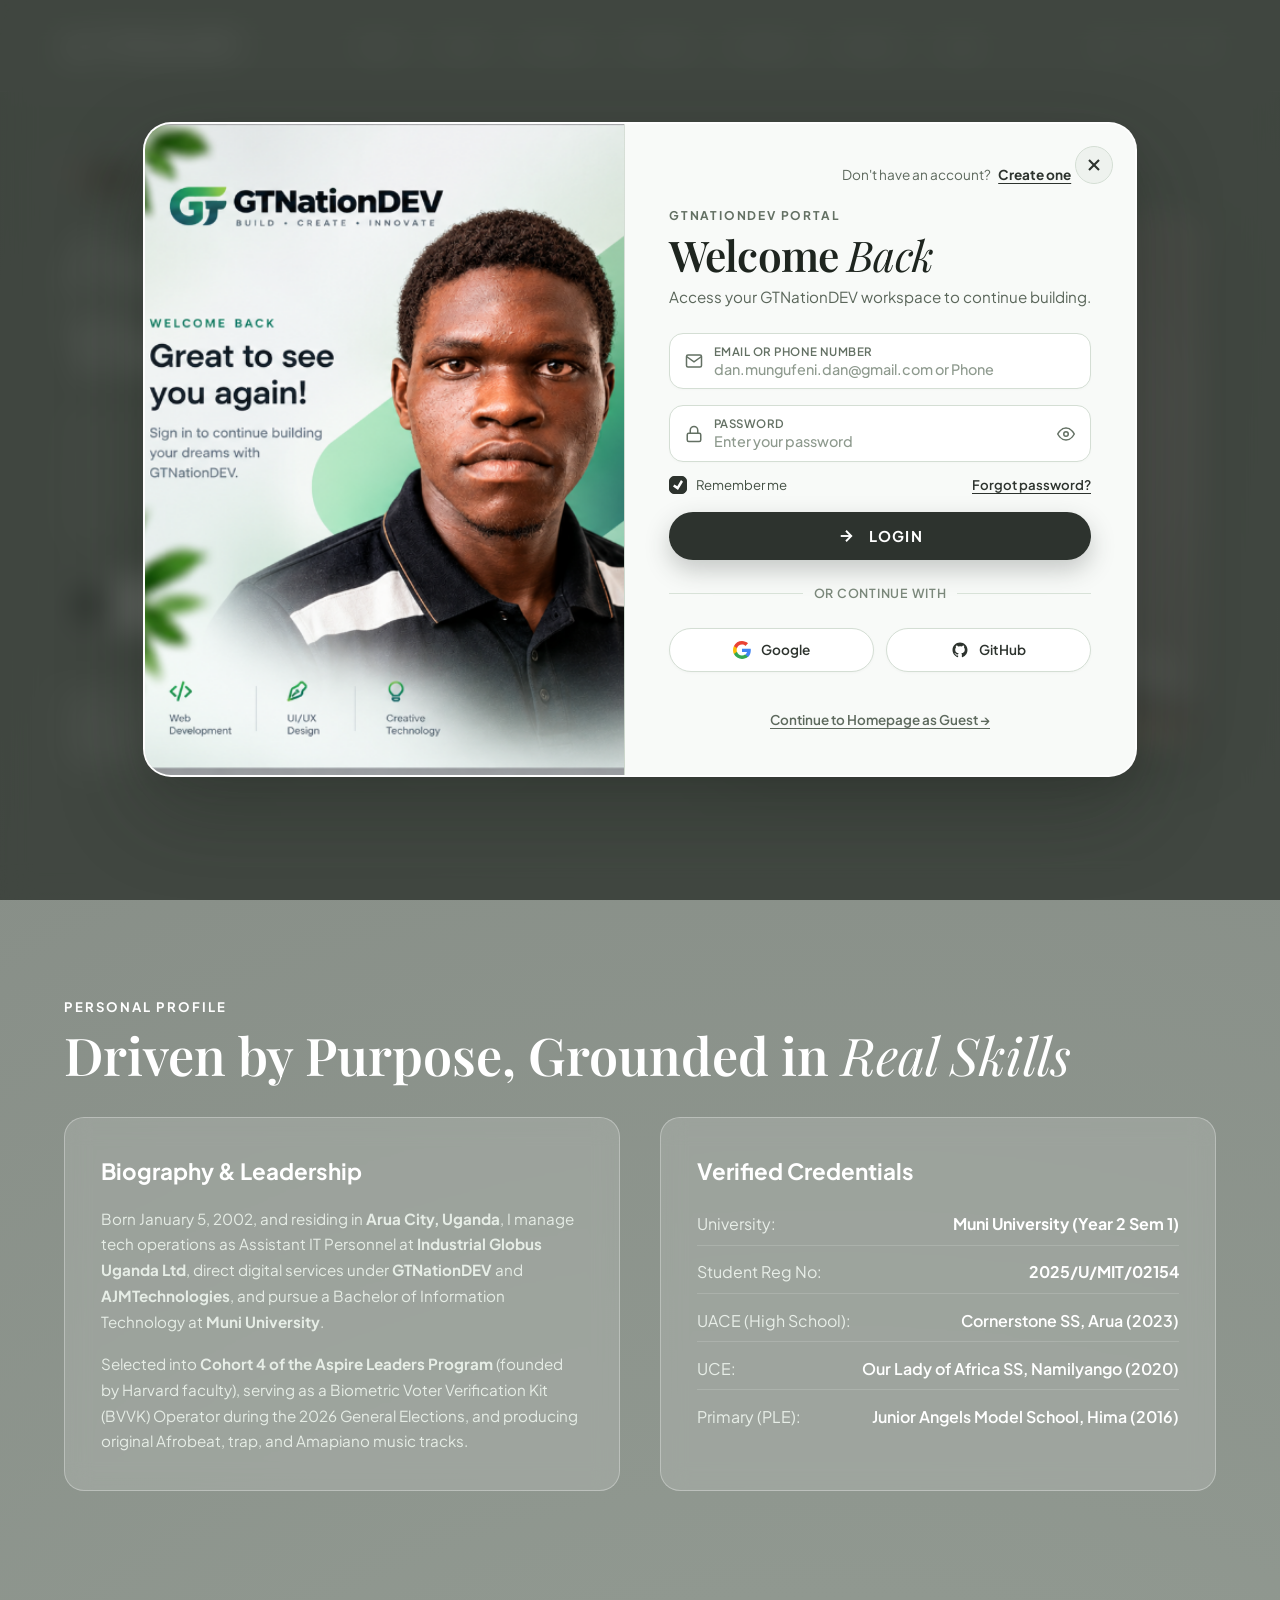
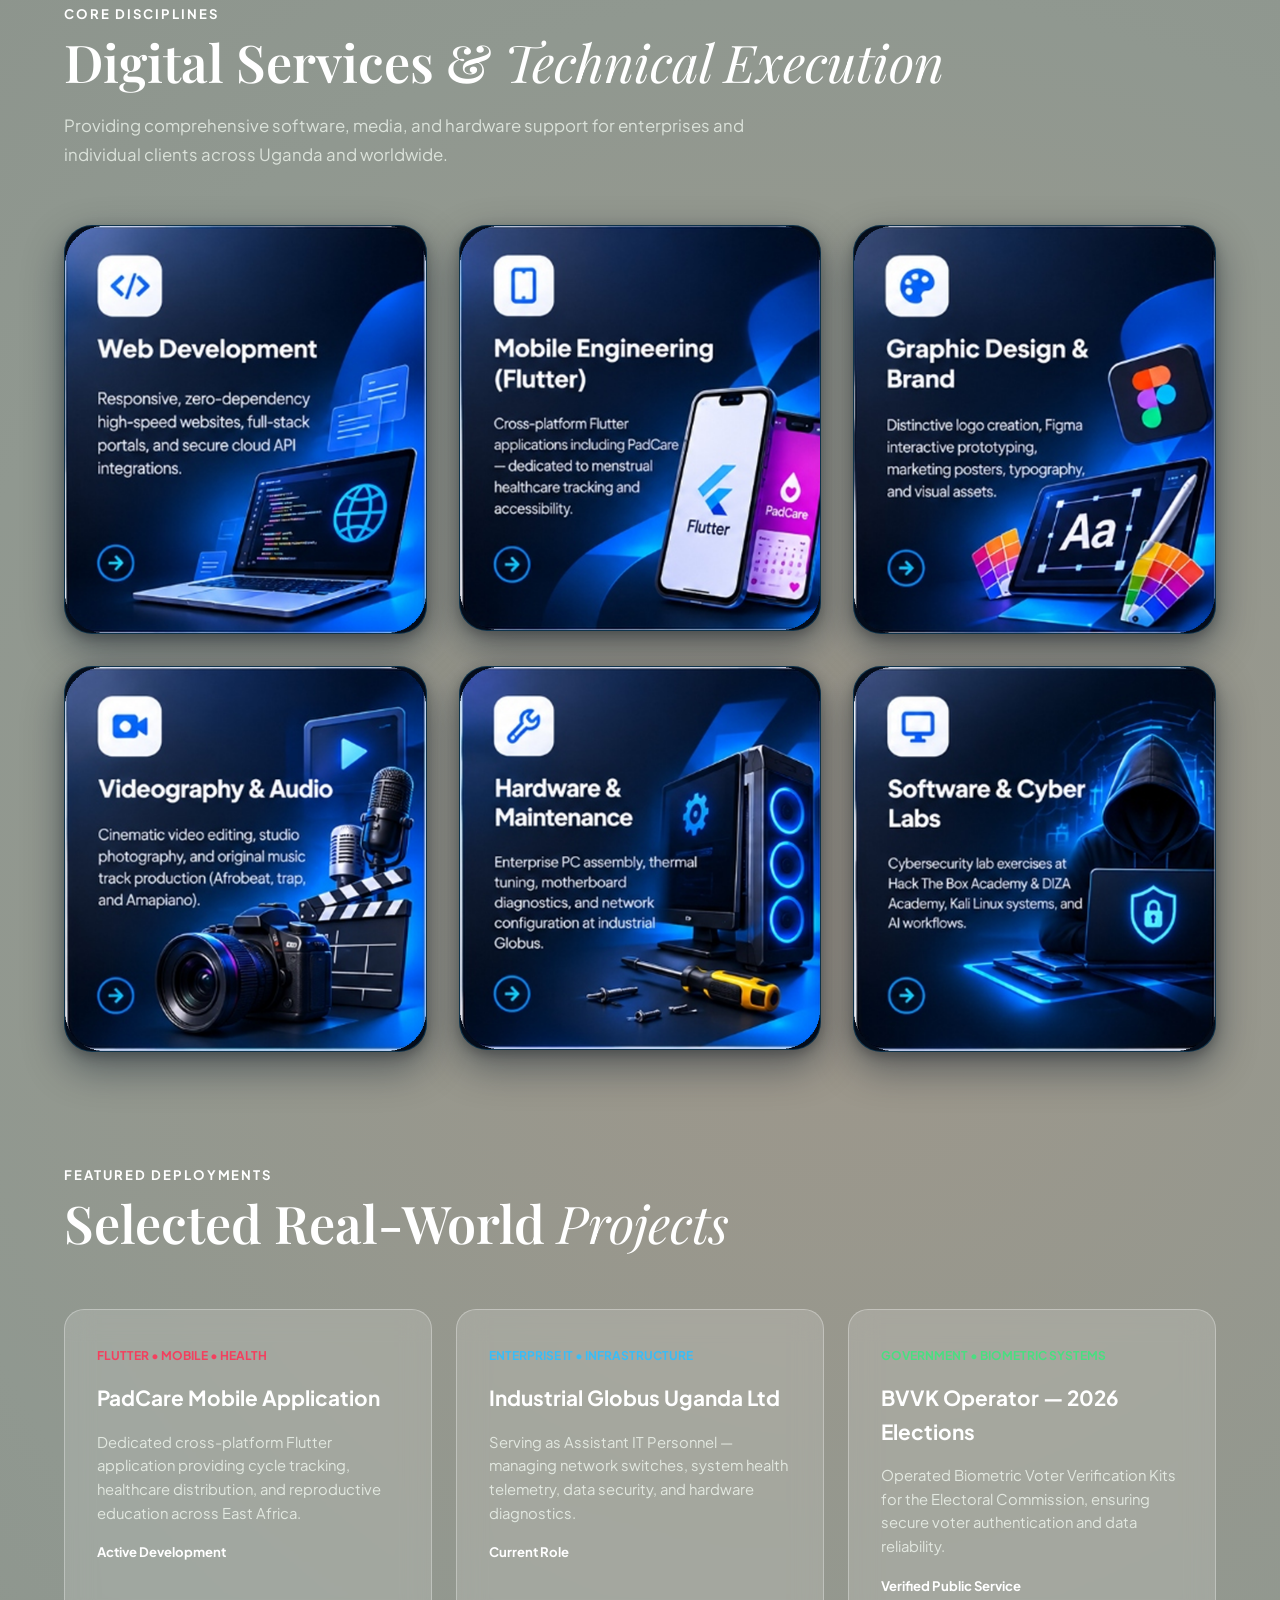
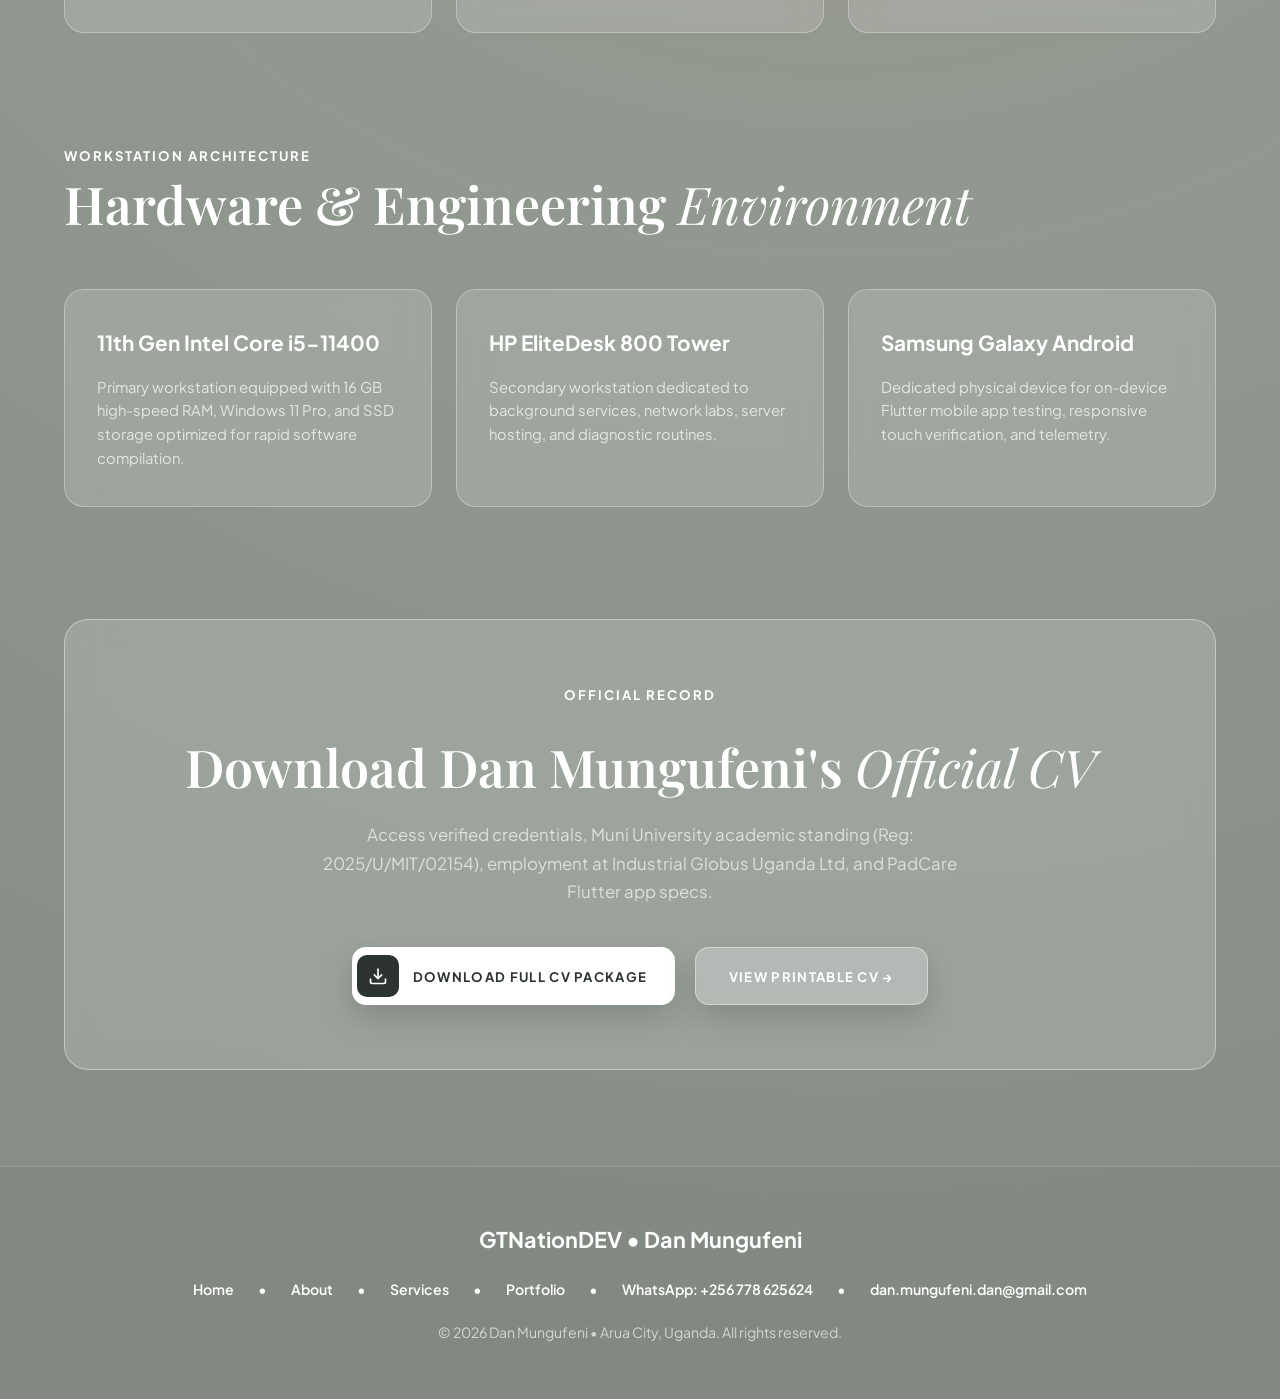
==== commit f197e984: "feat: upgrade services cards to 3D cyber-blue illustration showcase" ====
--- a/index.html
+++ b/index.html
@@ -6,7 +6,11 @@
   <title>GTNationDEV | Dan Mungufeni - Web Developer, IT Specialist & Creative Technologist</title>
   <meta name="description" content="Official portfolio of Dan Mungufeni (GTNationDEV) - Web Developer, Assistant IT Personnel at Industrial Globus Uganda Ltd, and BIT Scholar at Muni University.">
   <link rel="stylesheet" href="assets/css/style.css">
-  <link rel="icon" type="image/png" href="assets/images/logo.png">
+  <link rel="icon" type="image/png" sizes="32x32" href="assets/images/favicon-32x32.png">
+  <link rel="icon" type="image/png" sizes="16x16" href="assets/images/favicon-16x16.png">
+  <link rel="icon" type="image/png" href="assets/images/favicon.png">
+  <link rel="shortcut icon" href="favicon.ico">
+  <link rel="apple-touch-icon" sizes="180x180" href="assets/images/apple-touch-icon.png">
 </head>
 <body>
 
@@ -252,53 +256,47 @@
       Providing comprehensive software, media, and hardware support for enterprises and individual clients across Uganda and worldwide.
     </p>
 
-    <div class="nestive-card-grid">
-      <div class="nestive-glass-card">
-        <div class="nestive-card-icon">
-          <svg width="24" height="24" viewBox="0 0 24 24" fill="none" stroke="currentColor" stroke-width="2"><polyline points="16 18 22 12 16 6"></polyline><polyline points="8 6 2 12 8 18"></polyline></svg>
-        </div>
-        <h3>Web Development</h3>
-        <p>Responsive, zero-dependency high-speed websites, full-stack portals, and secure cloud API integrations.</p>
-      </div>
-
-      <div class="nestive-glass-card">
-        <div class="nestive-card-icon">
-          <svg width="24" height="24" viewBox="0 0 24 24" fill="none" stroke="currentColor" stroke-width="2"><rect x="5" y="2" width="14" height="20" rx="2" ry="2"></rect><line x1="12" y1="18" x2="12.01" y2="18"></line></svg>
-        </div>
-        <h3>Mobile Engineering (Flutter)</h3>
-        <p>Cross-platform Flutter applications including <strong>PadCare</strong> &mdash; dedicated to menstrual healthcare tracking and accessibility.</p>
-      </div>
-
-      <div class="nestive-glass-card">
-        <div class="nestive-card-icon">
-          <svg width="24" height="24" viewBox="0 0 24 24" fill="none" stroke="currentColor" stroke-width="2"><circle cx="12" cy="12" r="10"></circle><path d="M14.31 8l5.74 9.94M9.69 8h11.48M7.38 12l5.74-9.94M9.69 16L3.95 6.06M14.31 16H2.83M16.62 12l-5.74 9.94"></path></svg>
-        </div>
-        <h3>Graphic Design & Brand</h3>
-        <p>Distinctive logo creation, Figma interactive prototyping, marketing posters, typography, and visual assets.</p>
-      </div>
-
-      <div class="nestive-glass-card">
-        <div class="nestive-card-icon">
-          <svg width="24" height="24" viewBox="0 0 24 24" fill="none" stroke="currentColor" stroke-width="2"><path d="M23 7l-7 5 7 5V7z"></path><rect x="1" y="5" width="15" height="14" rx="2" ry="2"></rect></svg>
-        </div>
-        <h3>Videography & Audio</h3>
-        <p>Cinematic video editing, studio photography, and original music track production (Afrobeat, trap, and Amapiano).</p>
-      </div>
-
-      <div class="nestive-glass-card">
-        <div class="nestive-card-icon">
-          <svg width="24" height="24" viewBox="0 0 24 24" fill="none" stroke="currentColor" stroke-width="2"><path d="M14.7 6.3a1 1 0 0 0 0 1.4l1.6 1.6a1 1 0 0 0 1.4 0l3.77-3.77a6 6 0 0 1-7.94 7.94l-6.91 6.91a2.12 2.12 0 0 1-3-3l6.91-6.91a6 6 0 0 1 7.94-7.94l-3.76 3.76z"></path></svg>
-        </div>
-        <h3>Hardware & Maintenance</h3>
-        <p>Enterprise PC assembly, thermal tuning, motherboard diagnostics, and network configuration at Industrial Globus.</p>
-      </div>
-
-      <div class="nestive-glass-card">
-        <div class="nestive-card-icon">
-          <svg width="24" height="24" viewBox="0 0 24 24" fill="none" stroke="currentColor" stroke-width="2"><rect x="2" y="3" width="20" height="14" rx="2" ry="2"></rect><line x1="8" y1="21" x2="16" y2="21"></line><line x1="12" y1="17" x2="12" y2="21"></line></svg>
-        </div>
-        <h3>Software & Cyber Labs</h3>
-        <p>Cybersecurity lab exercises at Hack The Box Academy & DIZA Academy, Kali Linux systems, and AI workflows.</p>
+    <div class="services-3d-grid">
+      <!-- Card 1: Web Development -->
+      <div class="service-showcase-card" data-open-modal="download" title="Explore Web Development">
+        <div class="service-card-inner">
+          <img src="assets/images/service-web-dev.png" alt="Web Development - Responsive, zero-dependency high-speed websites, full-stack portals, and secure cloud API integrations" class="service-card-visual" loading="lazy">
+        </div>
+      </div>
+
+      <!-- Card 2: Mobile Engineering (Flutter) -->
+      <div class="service-showcase-card" data-open-modal="download" title="Explore Mobile Engineering (Flutter)">
+        <div class="service-card-inner">
+          <img src="assets/images/service-mobile-flutter.png" alt="Mobile Engineering (Flutter) - Cross-platform Flutter applications including PadCare — dedicated to menstrual healthcare tracking and accessibility" class="service-card-visual" loading="lazy">
+        </div>
+      </div>
+
+      <!-- Card 3: Graphic Design & Brand -->
+      <div class="service-showcase-card" data-open-modal="download" title="Explore Graphic Design & Brand">
+        <div class="service-card-inner">
+          <img src="assets/images/service-graphic-brand.png" alt="Graphic Design & Brand - Distinctive logo creation, Figma interactive prototyping, marketing posters, typography, and visual assets" class="service-card-visual" loading="lazy">
+        </div>
+      </div>
+
+      <!-- Card 4: Videography & Audio -->
+      <div class="service-showcase-card" data-open-modal="download" title="Explore Videography & Audio">
+        <div class="service-card-inner">
+          <img src="assets/images/service-videography-audio.png" alt="Videography & Audio - Cinematic video editing, studio photography, and original music track production (Afrobeat, trap, and Amapiano)" class="service-card-visual" loading="lazy">
+        </div>
+      </div>
+
+      <!-- Card 5: Hardware & Maintenance -->
+      <div class="service-showcase-card" data-open-modal="download" title="Explore Hardware & Maintenance">
+        <div class="service-card-inner">
+          <img src="assets/images/service-hardware-maintenance.png" alt="Hardware & Maintenance - Enterprise PC assembly, thermal tuning, motherboard diagnostics, and network configuration at Industrial Globus" class="service-card-visual" loading="lazy">
+        </div>
+      </div>
+
+      <!-- Card 6: Software & Cyber Labs -->
+      <div class="service-showcase-card" data-open-modal="download" title="Explore Software & Cyber Labs">
+        <div class="service-card-inner">
+          <img src="assets/images/service-software-cyber.png" alt="Software & Cyber Labs - Cybersecurity lab exercises at Hack The Box Academy & DIZA Academy, Kali Linux systems, and AI workflows" class="service-card-visual" loading="lazy">
+        </div>
       </div>
     </div>
   </section>
--- a/assets/css/style.css
+++ b/assets/css/style.css
@@ -499,6 +499,73 @@
   grid-template-columns: repeat(auto-fit, minmax(280px, 1fr));
   gap: 1.5rem;
   margin-top: 3.5rem;
+}
+
+/* ==========================================================================
+   3D CYBER SERVICES SHOWCASE GRID (High-Fidelity Match)
+   ========================================================================== */
+.services-3d-grid {
+  display: grid;
+  grid-template-columns: repeat(3, 1fr);
+  gap: 2rem;
+  margin-top: 3.5rem;
+}
+
+@media (max-width: 1080px) {
+  .services-3d-grid {
+    grid-template-columns: repeat(2, 1fr);
+    gap: 1.5rem;
+  }
+}
+
+@media (max-width: 640px) {
+  .services-3d-grid {
+    grid-template-columns: 1fr;
+    max-width: 380px;
+    margin-left: auto;
+    margin-right: auto;
+  }
+}
+
+.service-showcase-card {
+  position: relative;
+  border-radius: 28px;
+  cursor: pointer;
+  perspective: 1000px;
+  transition: transform 0.4s cubic-bezier(0.16, 1, 0.3, 1);
+}
+
+.service-card-inner {
+  position: relative;
+  width: 100%;
+  border-radius: 28px;
+  overflow: hidden;
+  background: #040c1a;
+  box-shadow: 0 16px 40px rgba(5, 15, 30, 0.45), 0 4px 12px rgba(0, 0, 0, 0.25);
+  border: 1.5px solid rgba(56, 189, 248, 0.22);
+  transition: all 0.4s cubic-bezier(0.16, 1, 0.3, 1);
+}
+
+.service-card-visual {
+  width: 100%;
+  height: auto;
+  display: block;
+  object-fit: cover;
+  border-radius: 26px;
+  transition: transform 0.45s cubic-bezier(0.16, 1, 0.3, 1);
+}
+
+.service-showcase-card:hover {
+  transform: translateY(-9px) scale(1.02);
+}
+
+.service-showcase-card:hover .service-card-inner {
+  border-color: rgba(56, 189, 248, 0.65);
+  box-shadow: 0 25px 60px rgba(14, 165, 233, 0.35), 0 8px 24px rgba(0, 0, 0, 0.4);
+}
+
+.service-showcase-card:hover .service-card-visual {
+  transform: scale(1.02);
 }
 
 .nestive-glass-card {
